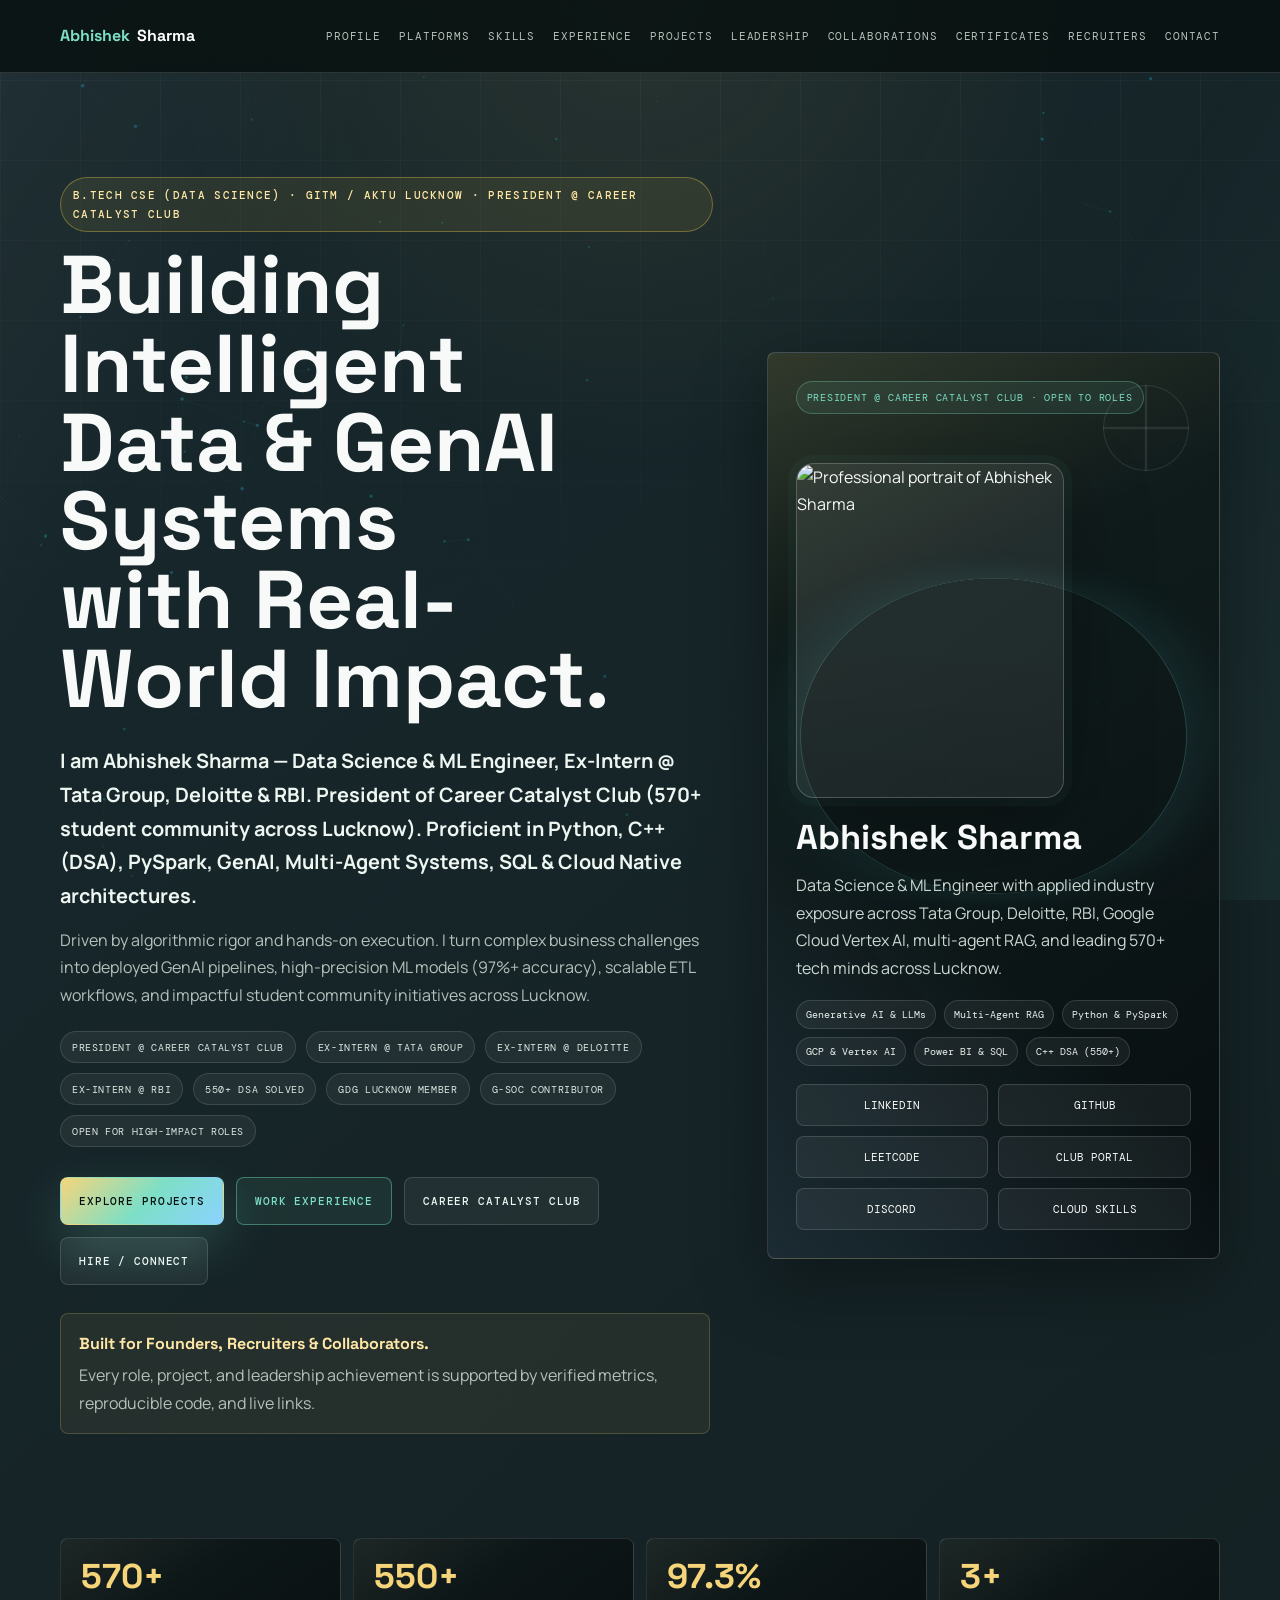
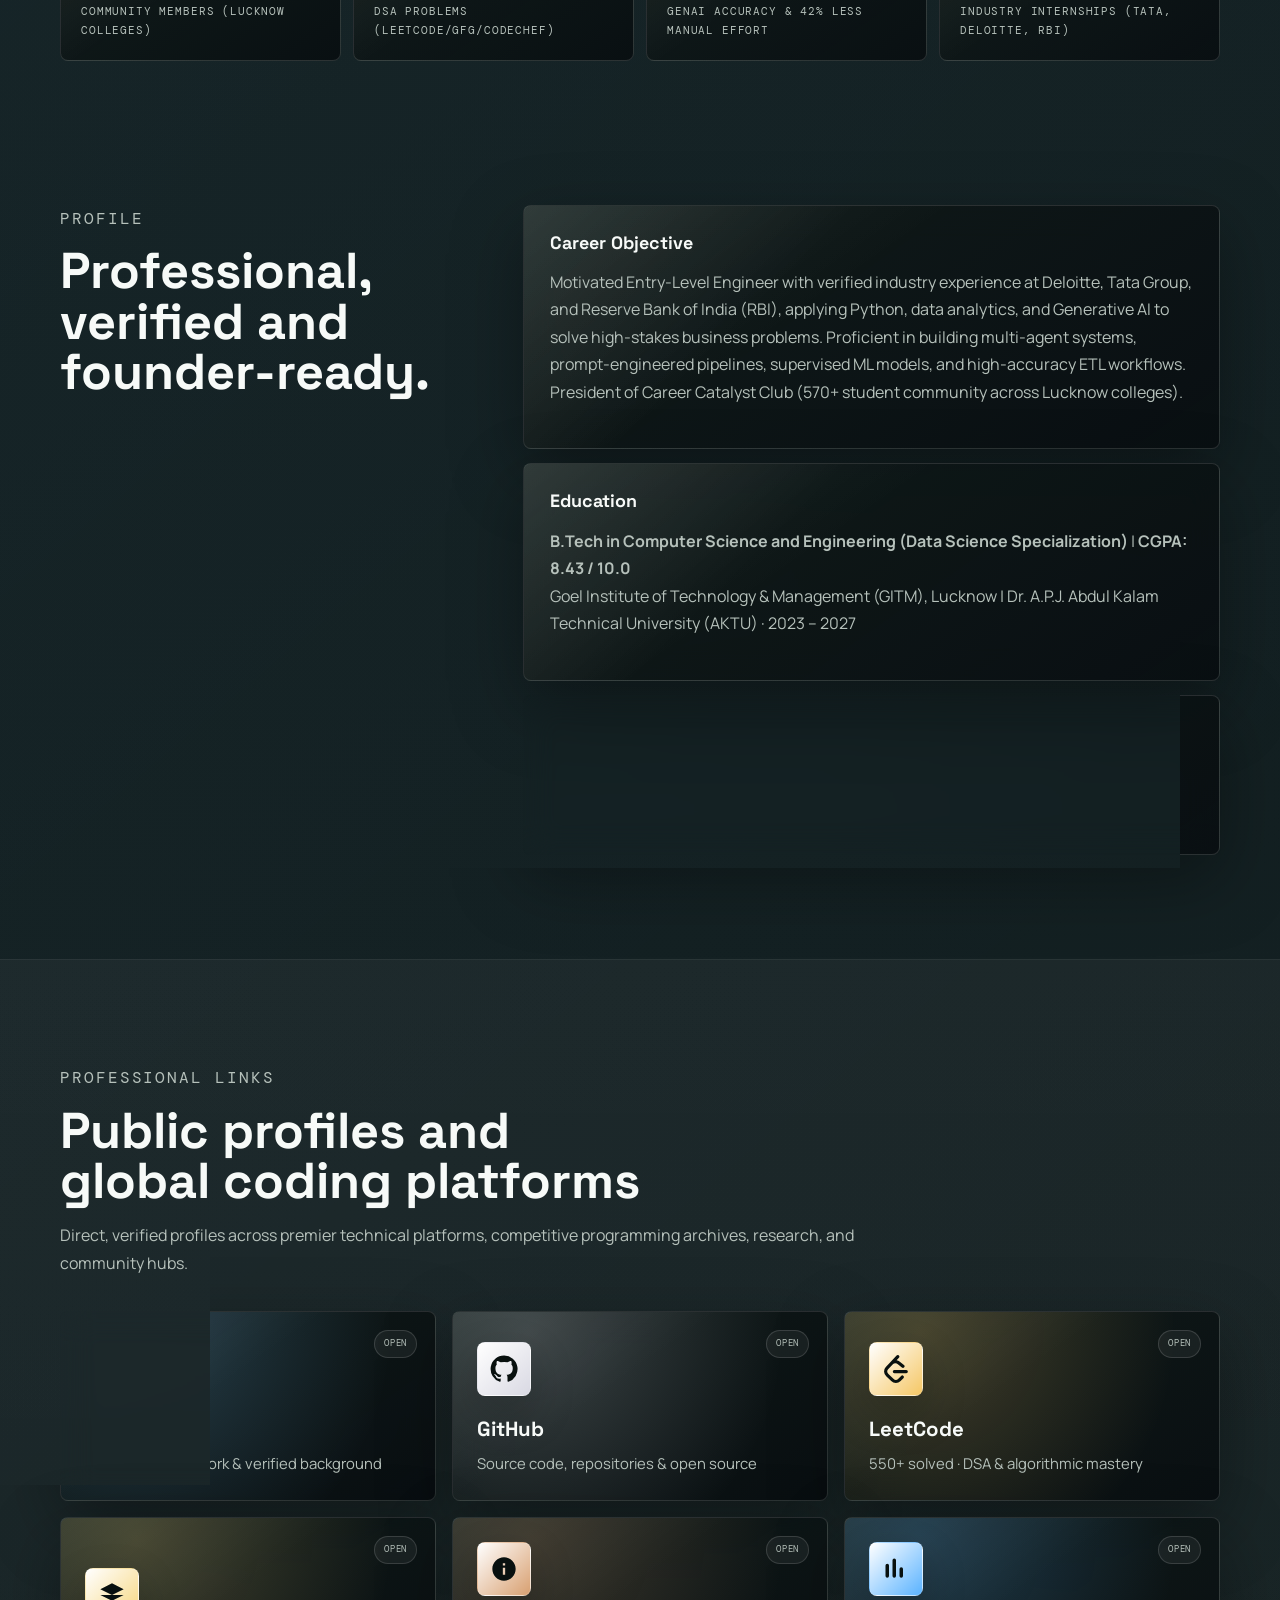
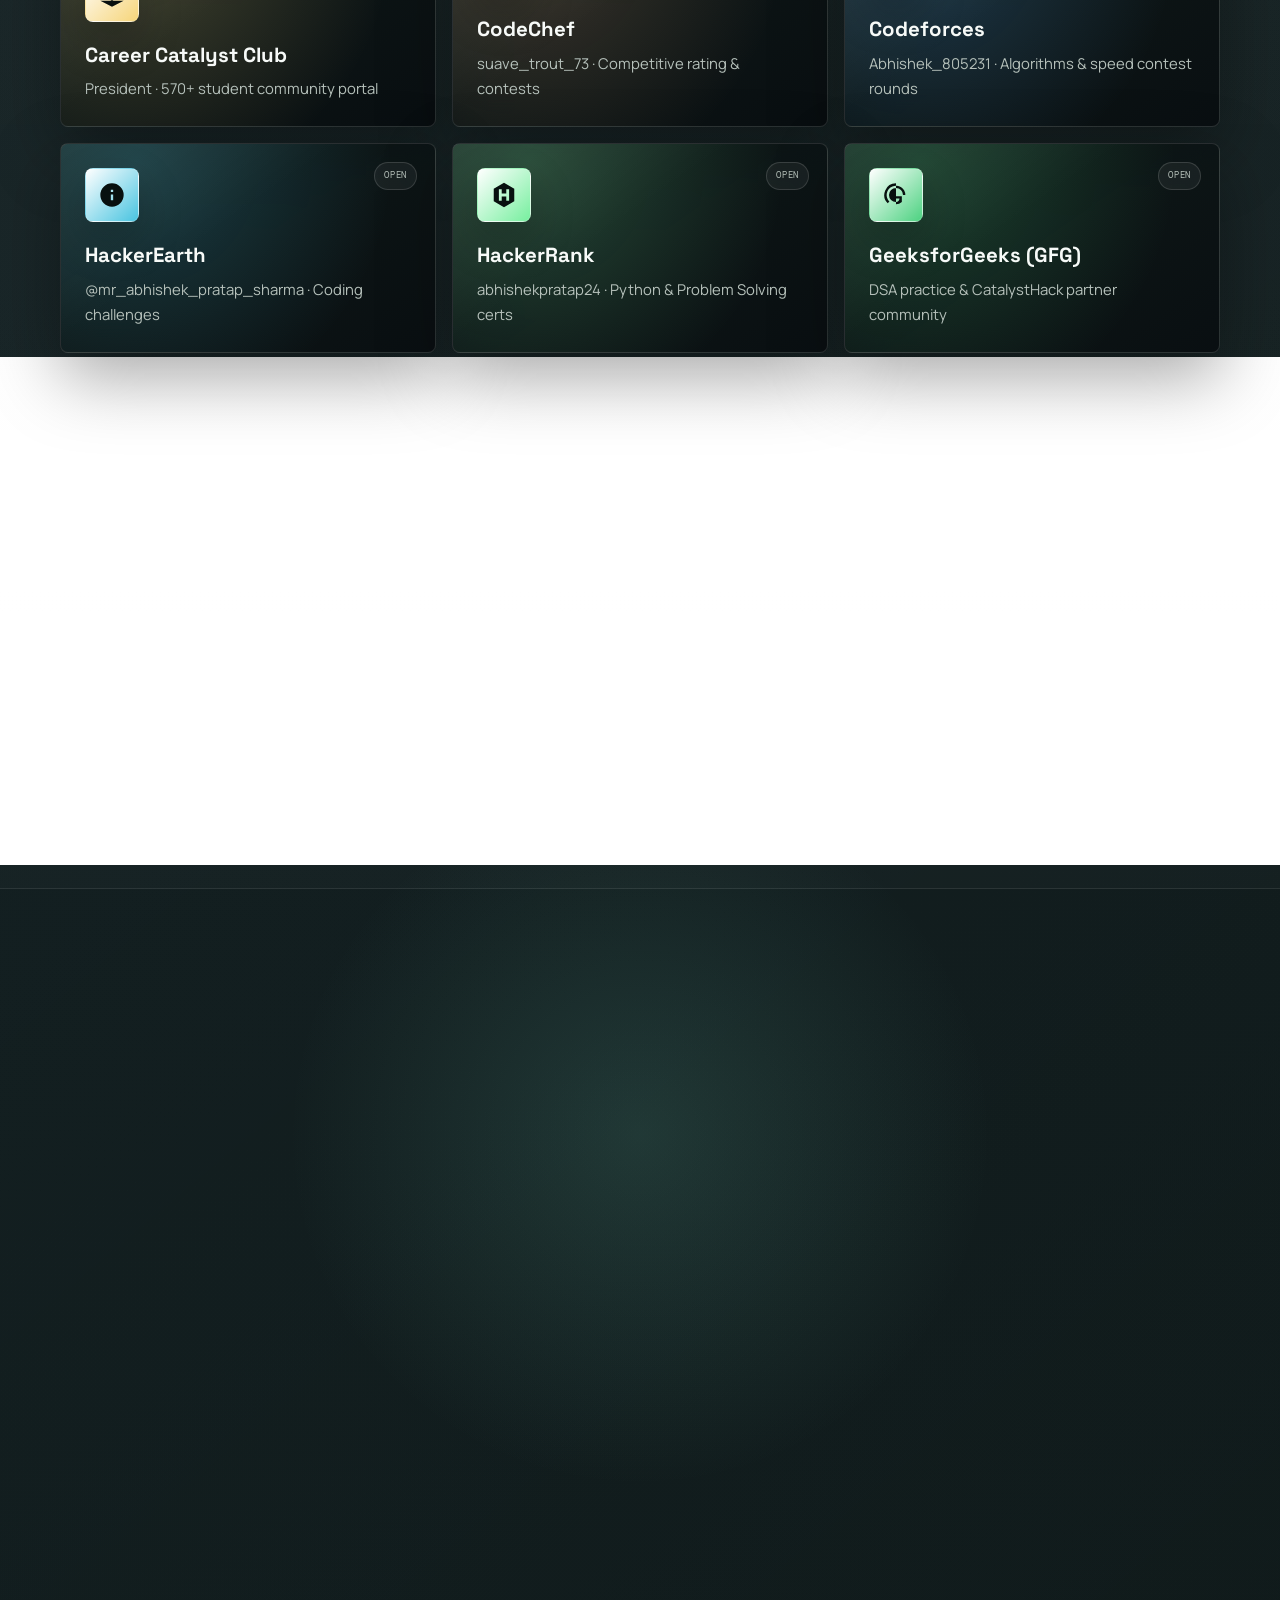
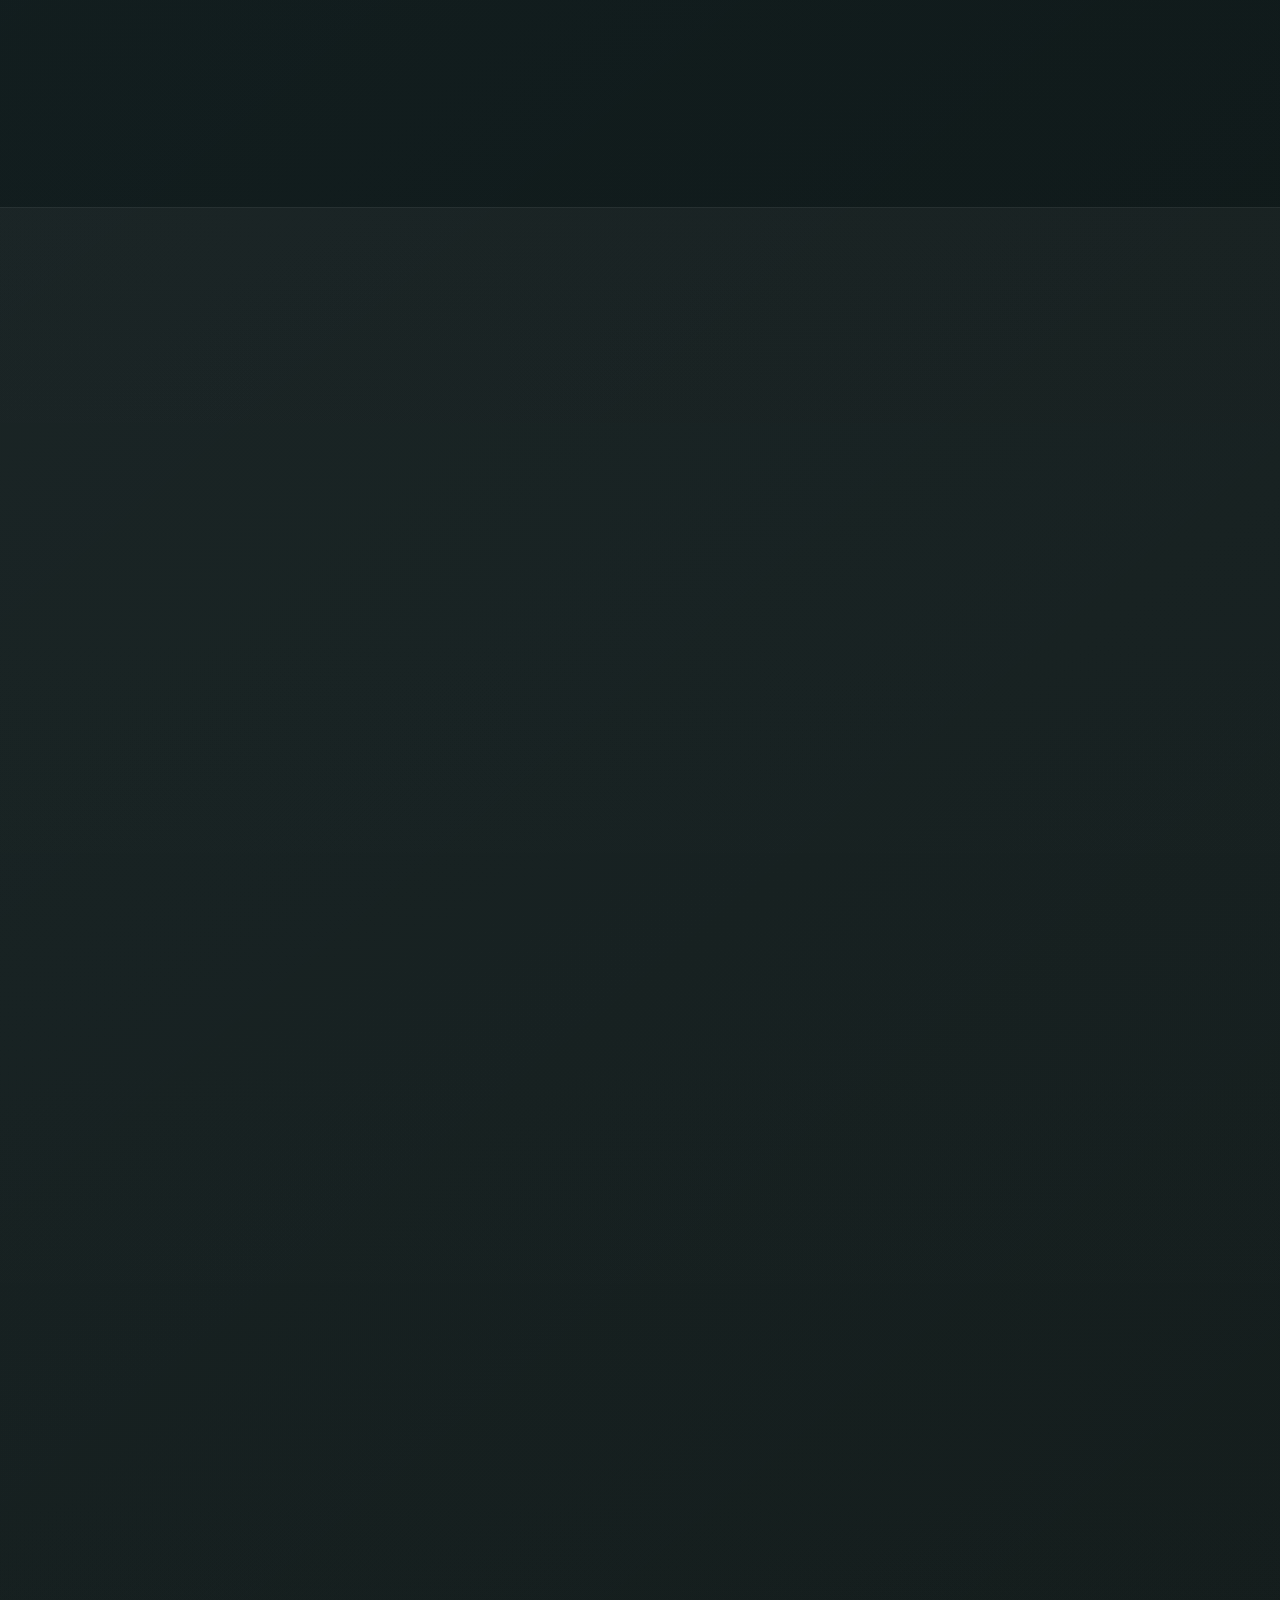
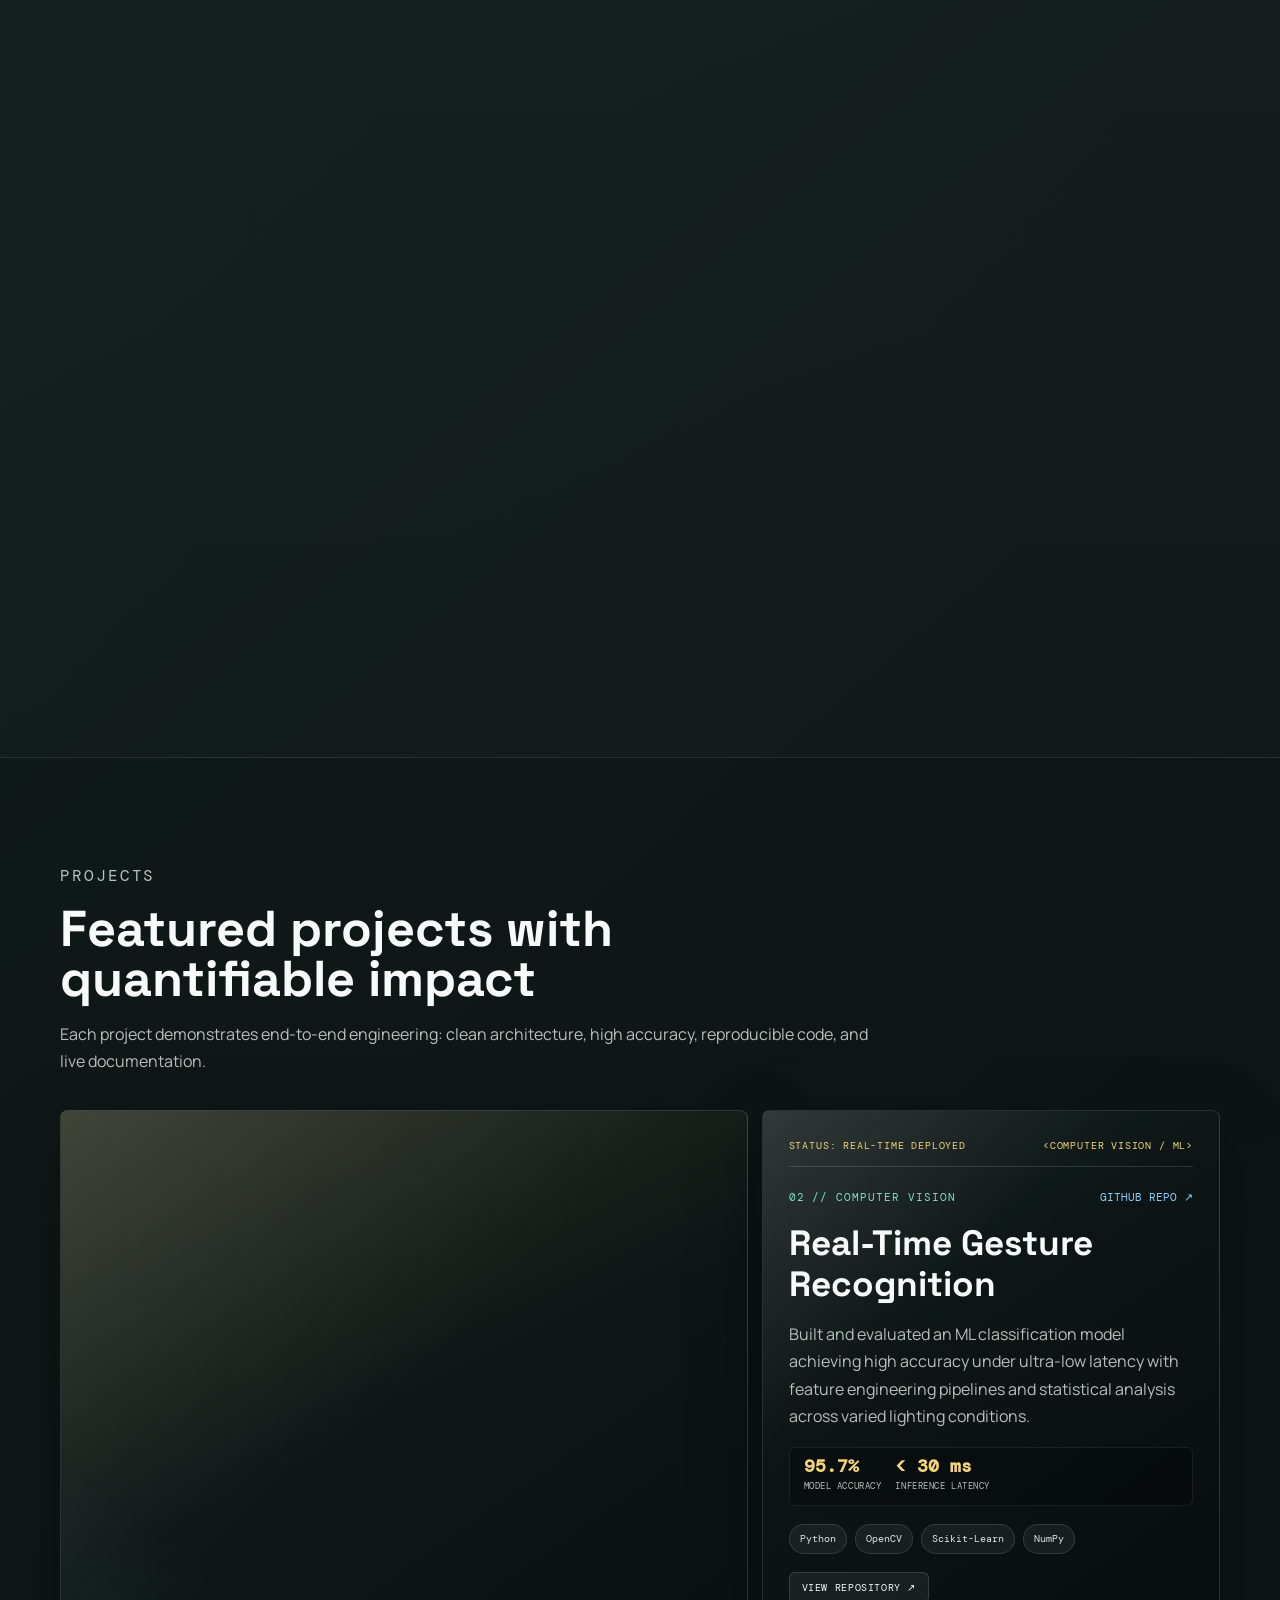
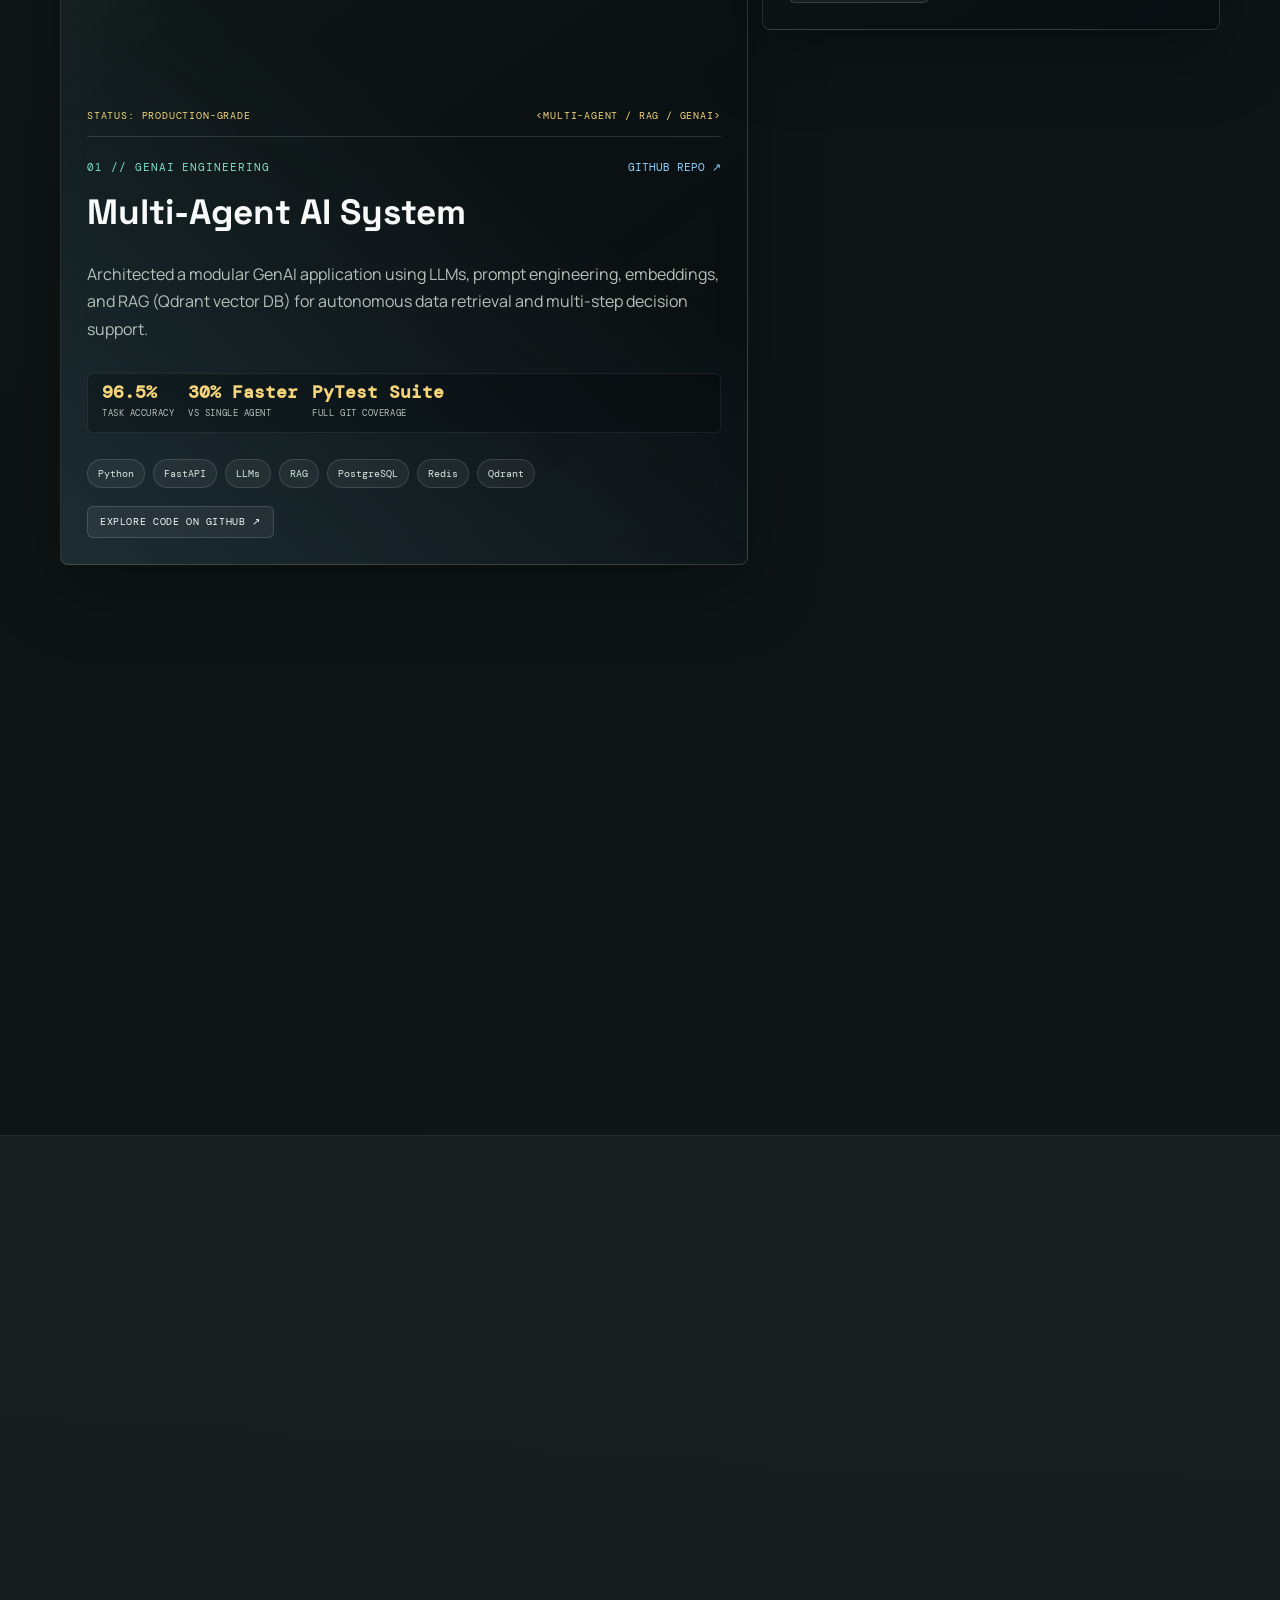
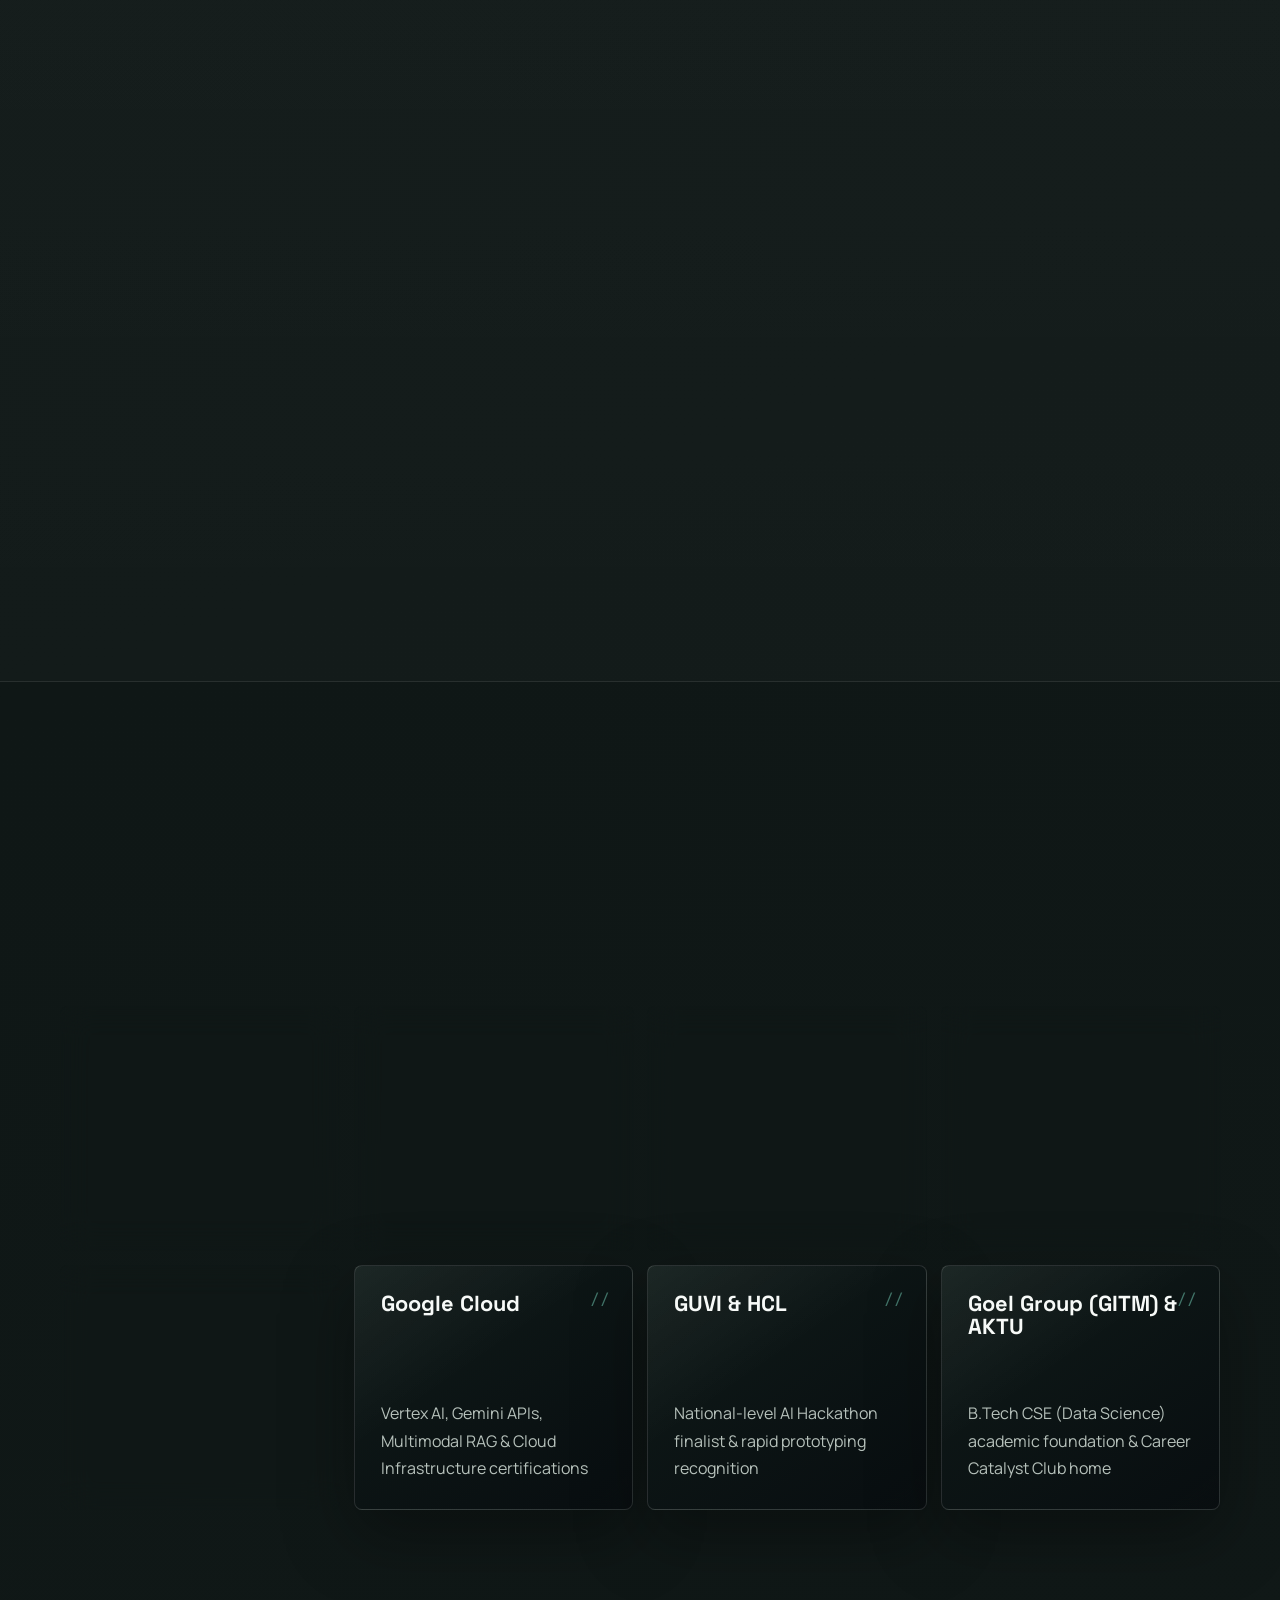
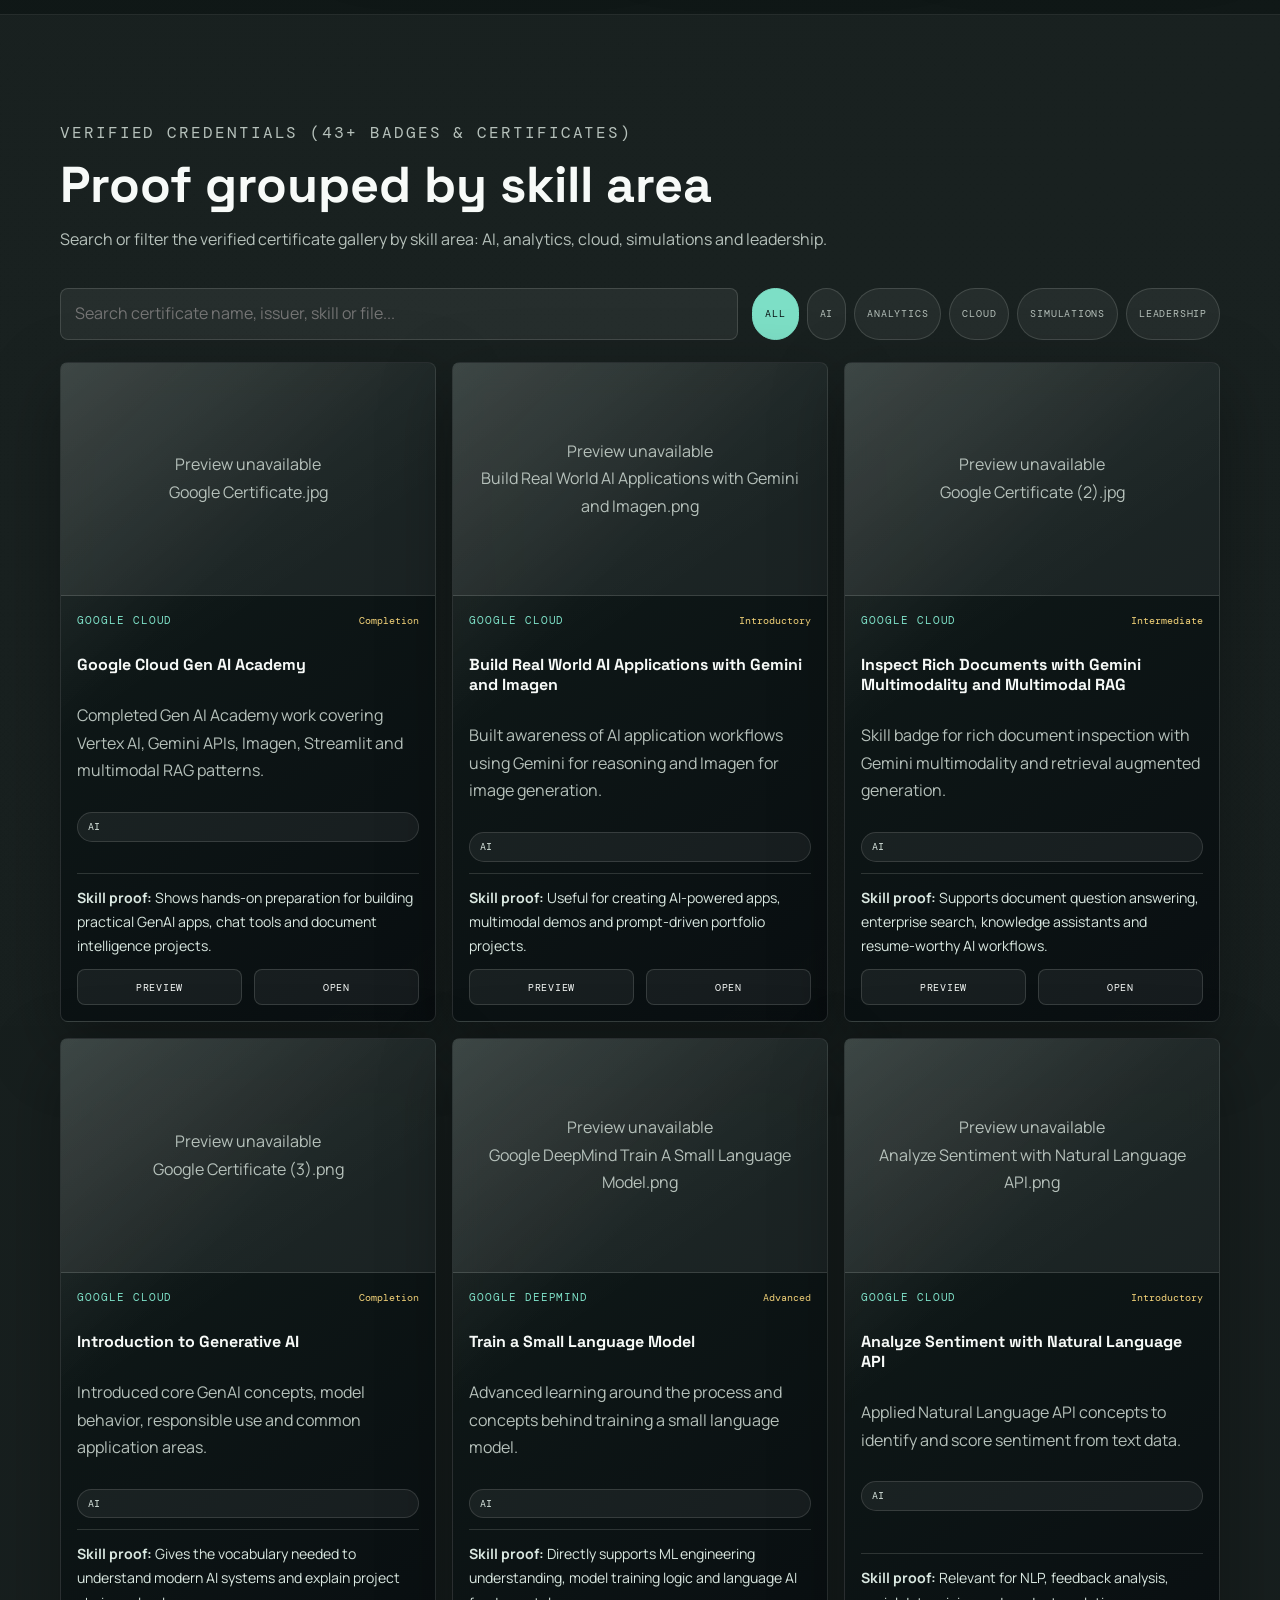
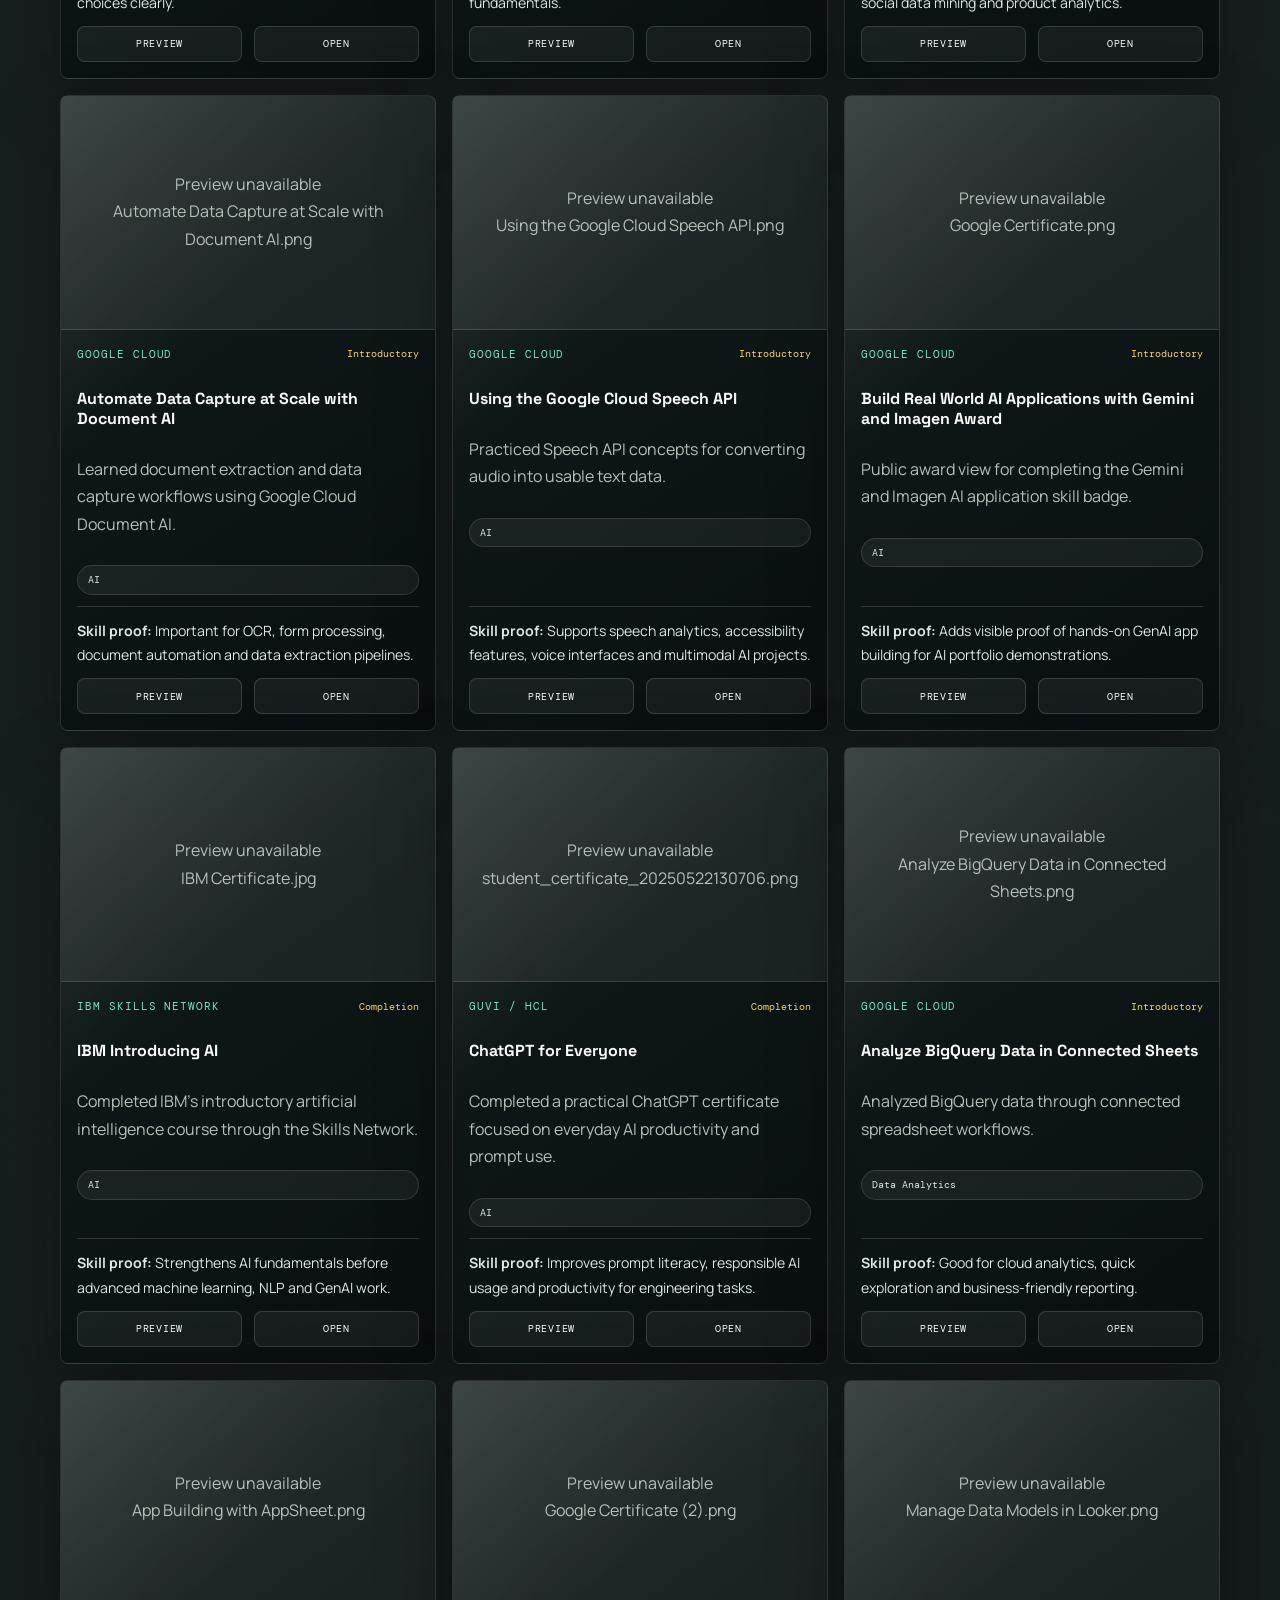
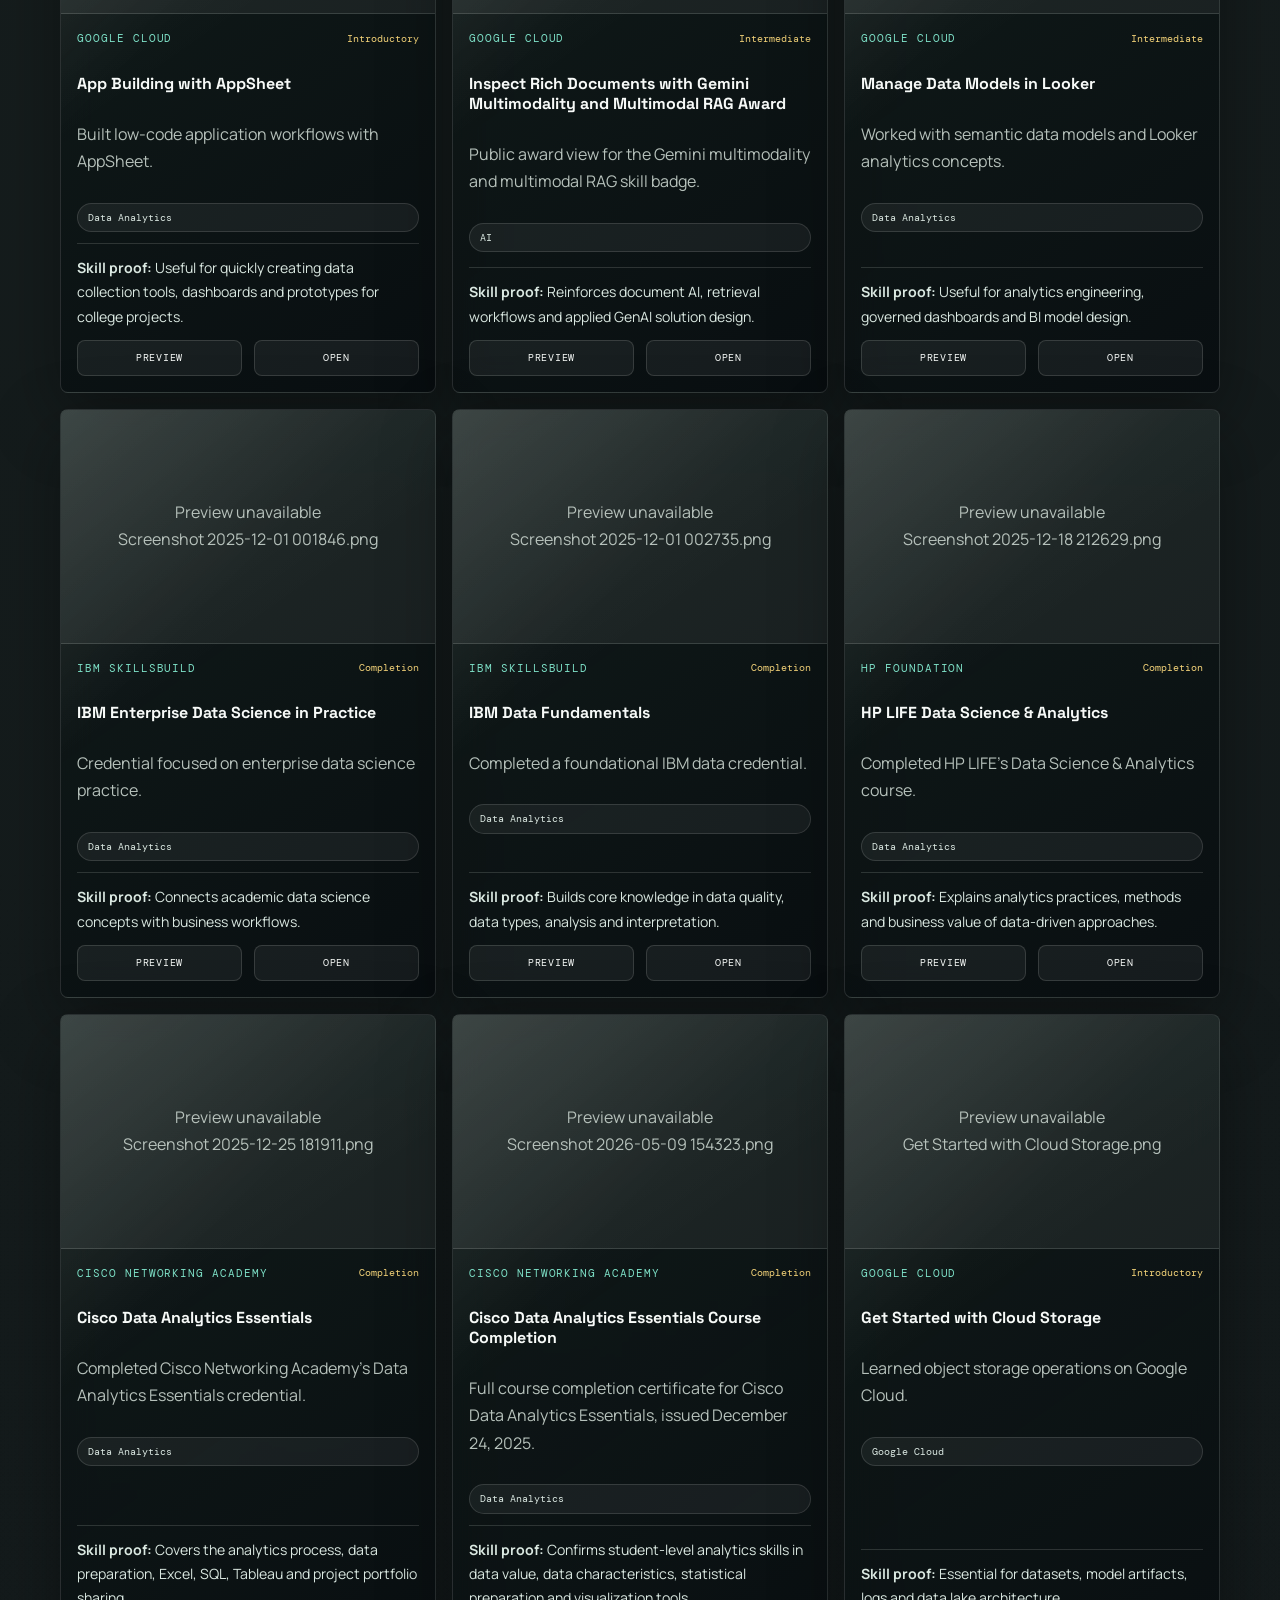
==== abhishek_portfolio.html @ fb20a8c6 "feat: update portfolio profile copy, leadership titles, and professional metrics" ====
<!DOCTYPE html>
<html lang="en">
<head>
  <meta charset="UTF-8" />
  <meta name="viewport" content="width=device-width, initial-scale=1.0" />
  <title>Abhishek Sharma | President @ Career Catalyst Club | Data Science & GenAI Engineer</title>
  <meta name="description" content="Professional portfolio of Abhishek Sharma — President of Career Catalyst Club (Lucknow), Data Science & GenAI Engineer, Ex-Intern @ Tata Group, Deloitte & RBI. 550+ DSA, Vertex AI, Gemini API, PySpark, Multi-Agent RAG." />
  <link rel="preconnect" href="https://fonts.googleapis.com" />
  <link rel="preconnect" href="https://fonts.gstatic.com" crossorigin />
  <link href="https://fonts.googleapis.com/css2?family=DM+Mono:wght@300;400;500&family=Manrope:wght@400;500;600;700;800&family=Space+Grotesk:wght@500;600;700&display=swap" rel="stylesheet" />
  <link rel="stylesheet" href="styles.css" />
</head>
<body>
  <div class="scroll-progress" id="scrollProgress" aria-hidden="true"></div>
  <canvas id="spaceCanvas" aria-hidden="true"></canvas>

  <nav class="site-nav">
    <div class="container nav-inner">
      <a class="brand" href="#home" aria-label="Go to home"><span>Abhishek</span> Sharma</a>
      <button class="nav-toggle" type="button" aria-label="Open navigation" aria-expanded="false">Menu</button>
      <div class="nav-links" id="navLinks">
        <a href="#profile">Profile</a>
        <a href="#profiles">Platforms</a>
        <a href="#skills">Skills</a>
        <a href="#experience">Experience</a>
        <a href="#projects">Projects</a>
        <a href="#leadership">Leadership</a>
        <a href="#brands">Collaborations</a>
        <a href="#certificates">Certificates</a>
        <a href="#founders">Recruiters</a>
        <a href="#connect">Contact</a>
      </div>
    </div>
  </nav>

  <main>
    <header class="hero section-shell" id="home">
      <div class="container hero-grid">
        <section class="hero-copy reveal">
          <p class="eyebrow">B.Tech CSE (Data Science) · GITM / AKTU Lucknow · President @ Career Catalyst Club</p>
          <h1>Building Intelligent Data &amp; GenAI Systems with Real-World Impact.</h1>
          <p class="hero-title">I am Abhishek Sharma — Data Science &amp; ML Engineer, Ex-Intern @ Tata Group, Deloitte &amp; RBI. President of Career Catalyst Club (570+ student community across Lucknow). Proficient in Python, C++ (DSA), PySpark, GenAI, Multi-Agent Systems, SQL &amp; Cloud Native architectures.</p>
          <p class="hero-text">Driven by algorithmic rigor and hands-on execution. I turn complex business challenges into deployed GenAI pipelines, high-precision ML models (97%+ accuracy), scalable ETL workflows, and impactful student community initiatives across Lucknow.</p>
          <div class="hero-meta">
            <span>President @ Career Catalyst Club</span>
            <span>Ex-Intern @ Tata Group</span>
            <span>Ex-Intern @ Deloitte</span>
            <span>Ex-Intern @ RBI</span>
            <span>550+ DSA Solved</span>
            <span>GDG Lucknow Member</span>
            <span>G-SoC Contributor</span>
            <span>Open for High-Impact Roles</span>
          </div>
          <div class="hero-actions">
            <a class="btn primary" href="#projects">Explore Projects</a>
            <a class="btn secondary" href="#experience">Work Experience</a>
            <a class="btn ghost" href="https://careercatalystclub.in" target="_blank" rel="noopener">Career Catalyst Club</a>
            <a class="btn ghost" href="#connect">Hire / Connect</a>
          </div>
          <article class="easter-note" aria-label="Portfolio note">
            <strong>Built for Founders, Recruiters &amp; Collaborators.</strong>
            <span>Every role, project, and leadership achievement is supported by verified metrics, reproducible code, and live links.</span>
          </article>
        </section>

        <aside class="hero-panel reveal" aria-label="Resume snapshot">
          <div class="profile-card tilt-card">
            <div class="profile-status">President @ Career Catalyst Club · Open to Roles</div>
            <figure class="profile-photo">
              <img src="assets/abhishek-profile.jpeg" alt="Professional portrait of Abhishek Sharma" />
            </figure>
            <h2>Abhishek Sharma</h2>
            <p>Data Science &amp; ML Engineer with applied industry exposure across Tata Group, Deloitte, RBI, Google Cloud Vertex AI, multi-agent RAG, and leading 570+ tech minds across Lucknow.</p>
            <div class="profile-focus">
              <span>Generative AI &amp; LLMs</span>
              <span>Multi-Agent RAG</span>
              <span>Python &amp; PySpark</span>
              <span>GCP &amp; Vertex AI</span>
              <span>Power BI &amp; SQL</span>
              <span>C++ DSA (550+)</span>
            </div>
            <div class="quick-links">
              <a href="https://www.linkedin.com/in/abhishek-sharma-334947349/" target="_blank" rel="noopener">LinkedIn</a>
              <a href="https://github.com/ABHIISHEK81" target="_blank" rel="noopener">GitHub</a>
              <a href="https://leetcode.com/u/mr_abhishek8/" target="_blank" rel="noopener">LeetCode</a>
              <a href="https://careercatalystclub.in" target="_blank" rel="noopener">Club Portal</a>
              <a href="https://discord.gg/sW6UUbvJm" target="_blank" rel="noopener">Discord</a>
              <a href="https://www.cloudskillsboost.google/public_profiles/0a7dea74-d149-49b5-9052-beda600ca36d" target="_blank" rel="noopener">Cloud Skills</a>
            </div>
          </div>
        </aside>
      </div>
    </header>

    <section class="proof-strip">
      <div class="container proof-grid reveal">
        <article>
          <strong>570+</strong>
          <span>Community Members (Lucknow Colleges)</span>
        </article>
        <article>
          <strong>550+</strong>
          <span>DSA Problems (LeetCode/GFG/CodeChef)</span>
        </article>
        <article>
          <strong>97.3%</strong>
          <span>GenAI Accuracy &amp; 42% Less Manual Effort</span>
        </article>
        <article>
          <strong>3+</strong>
          <span>Industry Internships (Tata, Deloitte, RBI)</span>
        </article>
      </div>
    </section>

    <section class="section-shell" id="profile">
      <div class="container two-column">
        <div class="section-head reveal">
          <p class="section-kicker">Profile</p>
          <h2>Professional, verified and founder-ready.</h2>
        </div>
        <div class="content-stack">
          <article class="surface-card reveal">
            <h3>Career Objective</h3>
            <p>Motivated Entry-Level Engineer with verified industry experience at Deloitte, Tata Group, and Reserve Bank of India (RBI), applying Python, data analytics, and Generative AI to solve high-stakes business problems. Proficient in building multi-agent systems, prompt-engineered pipelines, supervised ML models, and high-accuracy ETL workflows. President of Career Catalyst Club (570+ student community across Lucknow colleges).</p>
          </article>
          <article class="surface-card reveal">
            <h3>Education</h3>
            <p><strong>B.Tech in Computer Science and Engineering (Data Science Specialization)</strong> | <strong>CGPA: 8.43 / 10.0</strong><br />Goel Institute of Technology &amp; Management (GITM), Lucknow | Dr. A.P.J. Abdul Kalam Technical University (AKTU) · 2023 – 2027</p>
          </article>
          <article class="surface-card reveal">
            <h3>Best Fit Roles</h3>
            <div class="chip-row">
              <span>GenAI &amp; LLM Engineer</span>
              <span>Machine Learning Engineer</span>
              <span>Data Analytics Specialist</span>
              <span>PySpark / Data Engineer</span>
              <span>Software Development Engineer (Python / C++)</span>
            </div>
          </article>
        </div>
      </div>
    </section>

    <section class="section-shell section-alt" id="profiles">
      <div class="container">
        <div class="section-head compact reveal">
          <p class="section-kicker">Professional Links</p>
          <h2>Public profiles and global coding platforms</h2>
          <p>Direct, verified profiles across premier technical platforms, competitive programming archives, research, and community hubs.</p>
        </div>

        <div class="profile-link-grid">
          <a class="profile-link-card linkedin reveal" href="https://www.linkedin.com/in/abhishek-sharma-334947349/" target="_blank" rel="noopener" aria-label="Open LinkedIn profile">
            <span class="profile-icon" aria-hidden="true"><svg viewBox="0 0 24 24"><path d="M20.45 20.45h-3.55v-5.57c0-1.33-.03-3.04-1.85-3.04-1.85 0-2.14 1.45-2.14 2.94v5.67H9.35V9h3.41v1.56h.05c.48-.9 1.64-1.85 3.37-1.85 3.6 0 4.27 2.37 4.27 5.46v6.28zM5.34 7.43a2.06 2.06 0 1 1 0-4.13 2.06 2.06 0 0 1 0 4.13zM7.12 20.45H3.56V9h3.56v11.45z"/></svg></span>
            <strong>LinkedIn</strong>
            <span>Professional network &amp; verified background</span>
          </a>
          <a class="profile-link-card github reveal" href="https://github.com/ABHIISHEK81" target="_blank" rel="noopener" aria-label="Open GitHub profile">
            <span class="profile-icon" aria-hidden="true"><svg viewBox="0 0 24 24"><path d="M12 .5A11.5 11.5 0 0 0 8.36 22.9c.58.11.79-.25.79-.56v-2.14c-3.22.7-3.9-1.37-3.9-1.37-.53-1.35-1.29-1.71-1.29-1.71-1.05-.72.08-.7.08-.7 1.17.08 1.79 1.2 1.79 1.2 1.03 1.77 2.7 1.26 3.36.96.1-.75.4-1.26.73-1.55-2.57-.29-5.27-1.28-5.27-5.72 0-1.26.45-2.3 1.2-3.11-.12-.29-.52-1.47.11-3.07 0 0 .98-.31 3.2 1.19a11.05 11.05 0 0 1 5.83 0c2.22-1.5 3.2-1.19 3.2-1.19.63 1.6.23 2.78.11 3.07.75.81 1.2 1.85 1.2 3.11 0 4.45-2.71 5.43-5.29 5.71.42.36.79 1.07.79 2.16v3.16c0 .31.21.68.8.56A11.5 11.5 0 0 0 12 .5z"/></svg></span>
            <strong>GitHub</strong>
            <span>Source code, repositories &amp; open source</span>
          </a>
          <a class="profile-link-card leetcode reveal" href="https://leetcode.com/u/mr_abhishek8/" target="_blank" rel="noopener" aria-label="Open LeetCode profile">
            <span class="profile-icon" aria-hidden="true"><svg viewBox="0 0 24 24"><path d="M13.48 0c-.36 0-.7.15-.96.44L7.12 6.23l-3.86 4.12a5.45 5.45 0 0 0 .35 7.82l4.28 4.19c2.25 2.17 5.85 2.13 8.06-.07l2.4-2.39a1.38 1.38 0 0 0-1.95-1.96L14 20.33a3.02 3.02 0 0 1-4.21.04l-4.28-4.19a2.94 2.94 0 0 1-.26-3.95L9.13 8.11c1.06-1.13 3.2-1.27 4.43-.28l3.5 2.83a1.38 1.38 0 1 0 1.73-2.15l-3.5-2.83a5.78 5.78 0 0 0-2.77-1.2l2.01-2.16A1.38 1.38 0 0 0 13.48 0zm-2.86 12.82a1.38 1.38 0 0 0 0 2.76h10.17a1.38 1.38 0 0 0 0-2.76H10.62z"/></svg></span>
            <strong>LeetCode</strong>
            <span>550+ solved · DSA &amp; algorithmic mastery</span>
          </a>
          <a class="profile-link-card catalyst reveal" href="https://careercatalystclub.in" target="_blank" rel="noopener" aria-label="Open Career Catalyst Club website">
            <span class="profile-icon" aria-hidden="true"><svg viewBox="0 0 24 24"><path d="M12 2L2 7l10 5 10-5-10-5zM2 17l10 5 10-5M2 12l10 5 10-5"/></svg></span>
            <strong>Career Catalyst Club</strong>
            <span>President · 570+ student community portal</span>
          </a>
          <a class="profile-link-card codechef reveal" href="https://www.codechef.com/users/suave_trout_73" target="_blank" rel="noopener" aria-label="Open CodeChef profile">
            <span class="profile-icon" aria-hidden="true"><svg viewBox="0 0 24 24"><path d="M12 2C6.48 2 2 6.48 2 12s4.48 10 10 10 10-4.48 10-10S17.52 2 12 2zm1 15h-2v-6h2v6zm0-8h-2V7h2v2z"/></svg></span>
            <strong>CodeChef</strong>
            <span>suave_trout_73 · Competitive rating &amp; contests</span>
          </a>
          <a class="profile-link-card codeforces reveal" href="https://codeforces.com/profile/Abhishek_805231" target="_blank" rel="noopener" aria-label="Open Codeforces profile">
            <span class="profile-icon" aria-hidden="true"><svg viewBox="0 0 24 24"><path d="M4.5 7.5A1.5 1.5 0 0 1 6 9v9a1.5 1.5 0 0 1-3 0V9a1.5 1.5 0 0 1 1.5-1.5zm6-4.5A1.5 1.5 0 0 1 12 4.5v13.5a1.5 1.5 0 0 1-3 0V4.5A1.5 1.5 0 0 1 10.5 3zm6 7.5a1.5 1.5 0 0 1 1.5 1.5v6a1.5 1.5 0 0 1-3 0v-6a1.5 1.5 0 0 1 1.5-1.5z"/></svg></span>
            <strong>Codeforces</strong>
            <span>Abhishek_805231 · Algorithms &amp; speed contest rounds</span>
          </a>
          <a class="profile-link-card hackerearth reveal" href="https://hackerearth.com/@mr_abhishek_pratap_sharma/" target="_blank" rel="noopener" aria-label="Open HackerEarth profile">
            <span class="profile-icon" aria-hidden="true"><svg viewBox="0 0 24 24"><path d="M12 2a10 10 0 1 0 10 10A10 10 0 0 0 12 2zm1 14.5h-2v-5h2zm0-7h-2V7.5h2z"/></svg></span>
            <strong>HackerEarth</strong>
            <span>@mr_abhishek_pratap_sharma · Coding challenges</span>
          </a>
          <a class="profile-link-card hackerrank reveal" href="https://www.hackerrank.com/profile/abhishekpratap24" target="_blank" rel="noopener" aria-label="Open HackerRank profile">
            <span class="profile-icon" aria-hidden="true"><svg viewBox="0 0 24 24"><path d="M12 1.6 3.2 6.68v10.64L12 22.4l8.8-5.08V6.68L12 1.6zm4.38 15.28h-2.42v-3.65h-3.92v3.65H7.62V7.12h2.42v3.55h3.92V7.12h2.42v9.76z"/></svg></span>
            <strong>HackerRank</strong>
            <span>abhishekpratap24 · Python &amp; Problem Solving certs</span>
          </a>
          <a class="profile-link-card gfg reveal" href="https://www.geeksforgeeks.org/" target="_blank" rel="noopener" aria-label="Open GeeksforGeeks profile">
            <span class="profile-icon" aria-hidden="true"><svg viewBox="0 0 24 24"><path d="M12 2a10 10 0 0 0-7.07 17.07l1.41-1.41A8 8 0 1 1 20 12h-2a6 6 0 1 0-6 6c1.66 0 3-1.34 3-3h-3v-2h5v5a8 8 0 0 1-5 2z"/></svg></span>
            <strong>GeeksforGeeks (GFG)</strong>
            <span>DSA practice &amp; CatalystHack partner community</span>
          </a>
          <a class="profile-link-card cloud reveal" href="https://www.cloudskillsboost.google/public_profiles/0a7dea74-d149-49b5-9052-beda600ca36d" target="_blank" rel="noopener" aria-label="Open Google Cloud Skills Boost profile">
            <span class="profile-icon" aria-hidden="true"><svg viewBox="0 0 24 24"><path d="M15.2 7.1a5.6 5.6 0 0 0-10.55 1.7A4.85 4.85 0 0 0 5.35 18.5h9.85a5.7 5.7 0 0 0 0-11.4zm0 9.1H5.35a2.55 2.55 0 0 1-.26-5.09l1.44-.15.28-1.42a3.3 3.3 0 0 1 6.36-.62l.47 1.23 1.29-.28a3.4 3.4 0 0 1 .27 6.32z"/></svg></span>
            <strong>Cloud Skills Boost</strong>
            <span>Google Cloud, Vertex AI, Gemini &amp; RAG badges</span>
          </a>
          <a class="profile-link-card discord reveal" href="https://discord.gg/sW6UUbvJm" target="_blank" rel="noopener" aria-label="Join Discord community">
            <span class="profile-icon" aria-hidden="true"><svg viewBox="0 0 24 24"><path d="M20.317 4.37a19.791 19.791 0 0 0-4.885-1.515.074.074 0 0 0-.079.037c-.21.375-.444.864-.608 1.25a18.27 18.27 0 0 0-5.487 0 12.64 12.64 0 0 0-.617-1.25.077.077 0 0 0-.079-.037A19.736 19.736 0 0 0 3.677 4.37a.07.07 0 0 0-.032.027C.533 9.046-.32 13.58.099 18.057a.082.082 0 0 0 .031.057 19.9 19.9 0 0 0 5.993 3.03.078.078 0 0 0 .084-.028c.462-.63.874-1.295 1.226-1.994.021-.041.001-.09-.041-.106a13.107 13.107 0 0 1-1.872-.892.077.077 0 0 1-.008-.128 10.2 10.2 0 0 0 .372-.292.074.074 0 0 1 .077-.01c3.929 1.793 8.18 1.793 12.061 0a.074.074 0 0 1 .078.01c.12.098.246.198.373.292a.077.077 0 0 1-.006.127 12.299 12.299 0 0 1-1.873.894.077.077 0 0 0-.041.107c.36.698.772 1.362 1.225 1.993a.076.076 0 0 0 .084.028 19.839 19.839 0 0 0 6.002-3.03.077.077 0 0 0 .032-.054c.5-5.177-.838-9.674-3.549-13.66a.061.061 0 0 0-.031-.028zM8.02 15.33c-1.183 0-2.157-1.085-2.157-2.419 0-1.333.956-2.419 2.157-2.419 1.21 0 2.176 1.096 2.157 2.42 0 1.333-.956 2.418-2.157 2.418zm7.975 0c-1.183 0-2.157-1.085-2.157-2.419 0-1.333.955-2.419 2.157-2.419 1.21 0 2.176 1.096 2.157 2.42 0 1.333-.946 2.418-2.157 2.418z"/></svg></span>
            <strong>Discord Community</strong>
            <span>Developer discussions &amp; peer tech collaboration</span>
          </a>
          <a class="profile-link-card x-profile reveal" href="https://x.com/Abhishek8052314" target="_blank" rel="noopener" aria-label="Open X profile">
            <span class="profile-icon" aria-hidden="true"><svg viewBox="0 0 24 24"><path d="M18.9 2.25h3.32l-7.25 8.29 8.53 11.21h-6.69l-5.23-6.83-5.99 6.83H2.27l7.76-8.86L1.85 2.25h6.86l4.73 6.22 5.46-6.22zm-1.16 17.53h1.84L7.7 4.12H5.72l12.02 15.66z"/></svg></span>
            <strong>X (Twitter)</strong>
            <span>@Abhishek8052314 · Public tech insights</span>
          </a>
          <a class="profile-link-card scholar reveal" href="https://scholar.google.com/" target="_blank" rel="noopener" aria-label="Open Google Scholar">
            <span class="profile-icon" aria-hidden="true"><svg viewBox="0 0 24 24"><path d="M12 24a7 7 0 1 1 0-14 7 7 0 0 1 0 14zm0-24L0 9.5l4 3.18v6.82h3v-4.43l5 3.98 12-9.55z"/></svg></span>
            <strong>Google Scholar</strong>
            <span>Academic research &amp; applied AI publications</span>
          </a>
        </div>
      </div>
    </section>

    <section class="section-shell" id="skills">
      <div class="container">
        <div class="section-head compact reveal">
          <p class="section-kicker">Skills</p>
          <h2>Technical strengths &amp; core competencies</h2>
          <p>Curated around engineering execution: from multi-agent GenAI architectures and machine learning to cloud ETL pipelines, analytics, and algorithmic problem solving.</p>
        </div>
        <div class="skill-grid">
          <article class="skill-card reveal">
            <span>01</span>
            <h3>Generative AI &amp; LLMs</h3>
            <p>LLMs, Prompt Engineering, Gemini API (GCP), Vertex AI, Embeddings, Multi-Agent Systems, Retrieval-Augmented Generation (RAG), Qdrant Vector DB, Streamlit.</p>
            <div class="mini-tags">
              <span>Gemini API</span>
              <span>Vertex AI</span>
              <span>Multi-Agent RAG</span>
              <span>Prompt Eng</span>
            </div>
          </article>
          <article class="skill-card reveal">
            <span>02</span>
            <h3>Machine Learning &amp; Modeling</h3>
            <p>Scikit-Learn, PyTorch, MLflow, Supervised Classification &amp; Regression, Time-Series Analysis, Feature Engineering, NLP, OpenCV (97%+ accuracy across projects).</p>
            <div class="mini-tags">
              <span>Scikit-Learn</span>
              <span>PyTorch</span>
              <span>OpenCV</span>
              <span>Feature Eng</span>
            </div>
          </article>
          <article class="skill-card reveal">
            <span>03</span>
            <h3>Data Analytics &amp; Engineering</h3>
            <p>Python (NumPy, Pandas, Matplotlib, Seaborn — Advanced), SQL (Advanced), PySpark, EDA, Data Cleaning &amp; Validation, A/B Testing, ETL Pipelines, Data Wrangling, Quality Standards.</p>
            <div class="mini-tags">
              <span>Advanced SQL</span>
              <span>PySpark</span>
              <span>Pandas/NumPy</span>
              <span>ETL Automation</span>
            </div>
          </article>
          <article class="skill-card reveal">
            <span>04</span>
            <h3>Cloud, MLOps &amp; Dashboards</h3>
            <p>Google Cloud Platform (GCP), Vertex AI, Docker, FastAPI, REST APIs, Git/GitHub, MySQL, PostgreSQL, Redis, Power BI, KPI Reporting, Jupyter.</p>
            <div class="mini-tags">
              <span>GCP &amp; Vertex AI</span>
              <span>Power BI</span>
              <span>FastAPI</span>
              <span>Docker &amp; Git</span>
            </div>
          </article>
        </div>
      </div>
    </section>

    <section class="section-shell section-alt" id="experience">
      <div class="container">
        <div class="section-head compact reveal">
          <p class="section-kicker">Experience</p>
          <h2>Verified industry experience &amp; leadership</h2>
          <p>Real-world delivery across corporate giants, institutional banking, technology leadership, and Lucknow's premier student developer ecosystem.</p>
        </div>
        <div class="timeline">
          <article class="timeline-card reveal">
            <span class="time">Jan 2025 – Present</span>
            <div>
              <h3>Career Catalyst Club | President <span class="timeline-badge">Leadership · Community</span></h3>
              <p><strong>Goel Institute of Technology &amp; Management (GITM), Lucknow</strong> · Operating on an innovative <strong>'Global-Local' model in Lucknow</strong>.</p>
              <ul class="timeline-details">
                <li>Lead a high-impact student organization uniting over <strong>570+ members</strong>—students from various colleges across Lucknow—into a single collaborative group.</li>
                <li>Spearheaded <strong>'CatalystHack'</strong>: Flagship hackathon organized and participated in by a large student body across the city, organized in strategic collaboration with <strong>Google Developer Groups (GDG Lucknow)</strong> and <strong>GeeksforGeeks (GFG)</strong>, featuring idea pitching, technical quizzes, and coding rounds.</li>
                <li>Conducted high-value webinars and workshops: both free online knowledge sessions and structured paid bootcamps on resume building, mock interviews, placement readiness, LinkedIn optimization, and emerging AI/Data technologies.</li>
                <li>Built corporate and alumni bridges to provide real-world internship pipelines and mentorship, directly accelerating peer placement readiness.</li>
              </ul>
              <div class="mini-tags">
                <span>President</span>
                <span>Community (570+)</span>
                <span>CatalystHack</span>
                <span>GDG Lucknow</span>
                <span>GeeksforGeeks</span>
                <span>Webinars &amp; Workshops</span>
                <span>Global-Local Model</span>
              </div>
              <a class="timeline-link" href="https://careercatalystclub.in" target="_blank" rel="noopener">Visit Club Website (careercatalystclub.in) ↗</a>
            </div>
          </article>

          <article class="timeline-card reveal">
            <span class="time">Aug 2025 – Oct 2025</span>
            <div>
              <h3>Tata Group · India | Generative AI-Powered Data Analytics Intern</h3>
              <ul class="timeline-details">
                <li>Developed Python-based GenAI applications integrating LLMs via <strong>Gemini API</strong> — engineered ETL data pipelines applying prompt engineering and embeddings, achieving <strong>97.3% data interpretation accuracy</strong> and reducing manual effort by <strong>42%</strong>.</li>
                <li>Built and evaluated end-to-end supervised ML classification models (regression, classification) on <strong>GCP Vertex AI — attained 94.8% accuracy</strong>, improving operational decision precision by <strong>28% over baseline rule-based systems</strong>.</li>
                <li>Created data visualizations and analytical dashboards communicating insights to cross-functional teams; documented all models, code, and findings clearly — drove <strong>31% operational efficiency improvement</strong>.</li>
              </ul>
              <div class="mini-tags">
                <span>Gemini API</span>
                <span>Vertex AI</span>
                <span>Supervised ML</span>
                <span>Prompt Engineering</span>
                <span>Embeddings</span>
                <span>ETL Pipelines</span>
                <span>97.3% Accuracy</span>
              </div>
            </div>
          </article>

          <article class="timeline-card reveal">
            <span class="time">Apr 2025 – Jun 2025</span>
            <div>
              <h3>Deloitte · India | Data Analytics Intern</h3>
              <ul class="timeline-details">
                <li>Collected, cleaned, and analysed structured business datasets using <strong>Python (Pandas, NumPy) and SQL</strong> — identified data inconsistencies, performed EDA, and built automated ETL pipelines achieving <strong>99.2% accuracy and 38% faster preprocessing</strong>.</li>
                <li>Built interactive <strong>Power BI dashboards</strong> and Seaborn/Matplotlib visualizations monitoring <strong>15+ KPIs</strong> — communicated analytical findings clearly to both technical and non-technical senior stakeholders, increasing report speed by <strong>45%</strong>.</li>
                <li>Delivered <strong>6 analytical reports</strong> with statistical models and data-driven recommendations, improving cross-team data alignment by <strong>26%</strong> and directly informing strategic business decisions.</li>
              </ul>
              <div class="mini-tags">
                <span>Power BI</span>
                <span>Python (Pandas/NumPy)</span>
                <span>SQL</span>
                <span>EDA</span>
                <span>KPI Reporting</span>
                <span>ETL Automation</span>
                <span>Statistical Modeling</span>
              </div>
            </div>
          </article>

          <article class="timeline-card reveal">
            <span class="time">Jan 2025 – Mar 2025</span>
            <div>
              <h3>Reserve Bank of India (RBI) &amp; Lucknow Tech Ecosystem | Data &amp; Technology Intern</h3>
              <ul class="timeline-details">
                <li>Cracked competitive technology and analytics opportunities with prestigious institutions including the <strong>Reserve Bank of India (RBI)</strong> and local enterprise tech firms in Lucknow.</li>
                <li>Applied rigorous data validation protocols, structured dataset classification, automated reporting templates, and compliance-aligned data audit checks.</li>
                <li>Engineered automated data reconciliation scripts, ensuring high reliability for institutional data workflows.</li>
              </ul>
              <div class="mini-tags">
                <span>Reserve Bank of India (RBI)</span>
                <span>Data Classification</span>
                <span>Compliance Analytics</span>
                <span>Enterprise Systems</span>
                <span>Lucknow Ecosystem</span>
              </div>
            </div>
          </article>

          <article class="timeline-card reveal">
            <span class="time">Jun 2025</span>
            <div>
              <h3>Electronic Arts (EA) | Software Engineering Virtual Intern</h3>
              <ul class="timeline-details">
                <li>Completed core engineering simulations including feature planning, object-oriented design, inventory optimization logic, and algorithmic bug fixing.</li>
              </ul>
              <div class="mini-tags">
                <span>Software Design</span>
                <span>Object-Oriented Design</span>
                <span>Debugging</span>
                <span>Data Structures</span>
              </div>
            </div>
          </article>
        </div>
      </div>
    </section>

    <section class="section-shell" id="projects">
      <div class="container">
        <div class="section-head compact reveal">
          <p class="section-kicker">Projects</p>
          <h2>Featured projects with quantifiable impact</h2>
          <p>Each project demonstrates end-to-end engineering: clean architecture, high accuracy, reproducible code, and live documentation.</p>
        </div>
        <div class="project-grid">
          <article class="project-card feature reveal">
            <div class="terminal-strip"><span>Status: Production-Grade</span><span>&lt;Multi-Agent / RAG / GenAI&gt;</span></div>
            <div class="project-top"><span>01 // GenAI Engineering</span><a href="https://github.com/ABHIISHEK81" target="_blank" rel="noopener">GitHub Repo ↗</a></div>
            <h3>Multi-Agent AI System</h3>
            <p>Architected a modular GenAI application using LLMs, prompt engineering, embeddings, and RAG (Qdrant vector DB) for autonomous data retrieval and multi-step decision support.</p>
            <div class="metric-strip">
              <div class="metric-item"><strong>96.5%</strong><span>Task Accuracy</span></div>
              <div class="metric-item"><strong>30% Faster</strong><span>vs Single Agent</span></div>
              <div class="metric-item"><strong>PyTest Suite</strong><span>Full Git Coverage</span></div>
            </div>
            <div class="chip-row">
              <span>Python</span>
              <span>FastAPI</span>
              <span>LLMs</span>
              <span>RAG</span>
              <span>PostgreSQL</span>
              <span>Redis</span>
              <span>Qdrant</span>
            </div>
            <div class="project-links">
              <a class="project-link-btn" href="https://github.com/ABHIISHEK81" target="_blank" rel="noopener">Explore Code on GitHub ↗</a>
            </div>
          </article>

          <article class="project-card reveal">
            <div class="terminal-strip"><span>Status: Real-Time Deployed</span><span>&lt;Computer Vision / ML&gt;</span></div>
            <div class="project-top"><span>02 // Computer Vision</span><a href="https://github.com/ABHIISHEK81" target="_blank" rel="noopener">GitHub Repo ↗</a></div>
            <h3>Real-Time Gesture Recognition</h3>
            <p>Built and evaluated an ML classification model achieving high accuracy under ultra-low latency with feature engineering pipelines and statistical analysis across varied lighting conditions.</p>
            <div class="metric-strip">
              <div class="metric-item"><strong>95.7%</strong><span>Model Accuracy</span></div>
              <div class="metric-item"><strong>&lt; 30 ms</strong><span>Inference Latency</span></div>
            </div>
            <div class="chip-row">
              <span>Python</span>
              <span>OpenCV</span>
              <span>Scikit-Learn</span>
              <span>NumPy</span>
            </div>
            <div class="project-links">
              <a class="project-link-btn" href="https://github.com/ABHIISHEK81" target="_blank" rel="noopener">View Repository ↗</a>
            </div>
          </article>

          <article class="project-card reveal">
            <div class="terminal-strip"><span>Status: Live Analytical Dashboard</span><span>&lt;Power BI / ETL&gt;</span></div>
            <div class="project-top"><span>03 // Data Analytics &amp; BI</span><a href="https://github.com/ABHIISHEK81" target="_blank" rel="noopener">GitHub Repo ↗</a></div>
            <h3>HR Analytics Dashboard &amp; ETL</h3>
            <p>Developed an interactive workforce analytics dashboard tracking strategic KPIs, backed by an automated Python ETL pipeline with stakeholder handover documentation.</p>
            <div class="metric-strip">
              <div class="metric-item"><strong>35%</strong><span>ETL Efficiency Gain</span></div>
              <div class="metric-item"><strong>15+</strong><span>Active Business KPIs</span></div>
            </div>
            <div class="chip-row">
              <span>Power BI</span>
              <span>SQL</span>
              <span>PostgreSQL</span>
              <span>Python ETL</span>
            </div>
            <div class="project-links">
              <a class="project-link-btn" href="https://github.com/ABHIISHEK81" target="_blank" rel="noopener">View Dashboard Code ↗</a>
            </div>
          </article>

          <article class="project-card reveal">
            <div class="terminal-strip"><span>Status: Hackathon Finalist Prototype</span><span>&lt;Vertex AI / Gemini&gt;</span></div>
            <div class="project-top"><span>04 // GenAI Product</span><a href="https://careercatalystclub.in" target="_blank" rel="noopener">Discuss ↗</a></div>
            <h3>Personalized Career &amp; Skills Advisor</h3>
            <p>GenAI recommendation engine for analyzing learner skill proficiencies against industry benchmarks and dynamically generating personalized skill roadmaps using Gemini API.</p>
            <div class="metric-strip">
              <div class="metric-item"><strong>Gemini API</strong><span>Integrated</span></div>
              <div class="metric-item"><strong>Dynamic</strong><span>Skill Roadmap</span></div>
            </div>
            <div class="chip-row">
              <span>Gemini API</span>
              <span>Vertex AI</span>
              <span>Streamlit</span>
              <span>Python</span>
            </div>
            <div class="project-links">
              <a class="project-link-btn" href="https://github.com/ABHIISHEK81" target="_blank" rel="noopener">View Project ↗</a>
            </div>
          </article>
        </div>
      </div>
    </section>

    <section class="section-shell section-alt" id="leadership">
      <div class="container">
        <div class="section-head compact reveal">
          <p class="section-kicker">Leadership</p>
          <h2>Events, communities &amp; technical mentorship</h2>
          <p>Proven ability to mobilize talent, organize regional hackathons, and foster tech learning.</p>
        </div>
        <div class="leadership-grid">
          <article class="lead-card reveal">
            <span>01</span>
            <h3>President — Career Catalyst Club</h3>
            <p>Leading a community of 570+ students across Lucknow colleges with a 'Global-Local' engagement model, bridging academia and industry.</p>
          </article>
          <article class="lead-card reveal">
            <span>02</span>
            <h3>CatalystHack Lead Organizer</h3>
            <p>Organized premier hackathon with massive turnout in collaboration with Google Developer Groups (GDG Lucknow) and GeeksforGeeks (GFG).</p>
          </article>
          <article class="lead-card reveal">
            <span>03</span>
            <h3>Google Developer Groups (GDG)</h3>
            <p>Active member of the GDG program in Lucknow, contributing to local developer meetups, workshops, and technical initiatives.</p>
          </article>
          <article class="lead-card reveal">
            <span>04</span>
            <h3>Google Summer of Code (G-SoC)</h3>
            <p>Participant in Google's open-source programs, collaborating on global developer repositories and high-standard codebases.</p>
          </article>
          <article class="lead-card reveal">
            <span>05</span>
            <h3>Innovation Ideathon 2026 Lead</h3>
            <p>Coordinated 33 competing teams and mentored 50+ students in Python, machine learning, and Generative AI fundamentals.</p>
          </article>
          <article class="lead-card reveal">
            <span>06</span>
            <h3>ECWoC 2026 Mentor</h3>
            <p>Selected as mentor for Elite Coders Winter of Code, providing open-source peer reviews, guidance, and community leadership.</p>
          </article>
          <article class="lead-card reveal">
            <span>07</span>
            <h3>National AI Hackathon Finalist</h3>
            <p>National-level finalist in AI hackathon organized by GUVI &amp; HCL, demonstrating rapid prototyping under competitive constraints.</p>
          </article>
          <article class="lead-card reveal">
            <span>08</span>
            <h3>Webinars &amp; Paid Tech Workshops</h3>
            <p>Conducted multiple free online webinars and paid masterclasses covering resume reviews, mock interviews, and AI skill training.</p>
          </article>
        </div>
      </div>
    </section>

    <section class="section-shell" id="brands">
      <div class="container">
        <div class="section-head compact reveal">
          <p class="section-kicker">Collaborations &amp; Ecosystems</p>
          <h2>Organizations, programs &amp; learning partners</h2>
          <p>Notable organizations, industry partners, and developer ecosystems that validate my technical journey.</p>
        </div>
        <div class="entity-grid">
          <article class="entity-card reveal">
            <strong>Google Developer Groups</strong>
            <span>Active member of GDG Lucknow &amp; CatalystHack collaboration partner</span>
          </article>
          <article class="entity-card reveal">
            <strong>GeeksforGeeks (GFG)</strong>
            <span>Official event collaborator for CatalystHack &amp; algorithmic coding partner</span>
          </article>
          <article class="entity-card reveal">
            <strong>Google (G-SoC)</strong>
            <span>Summer of Code participant &amp; open-source developer contributor</span>
          </article>
          <article class="entity-card reveal">
            <strong>Tata Group &amp; Deloitte</strong>
            <span>Verified industry internship experience in GenAI and data analytics</span>
          </article>
          <article class="entity-card reveal">
            <strong>Reserve Bank of India (RBI)</strong>
            <span>Institutional technology exposure, data validation &amp; compliance analytics</span>
          </article>
          <article class="entity-card reveal">
            <strong>Google Cloud</strong>
            <span>Vertex AI, Gemini APIs, Multimodal RAG &amp; Cloud Infrastructure certifications</span>
          </article>
          <article class="entity-card reveal">
            <strong>GUVI &amp; HCL</strong>
            <span>National-level AI Hackathon finalist &amp; rapid prototyping recognition</span>
          </article>
          <article class="entity-card reveal">
            <strong>Goel Group (GITM) &amp; AKTU</strong>
            <span>B.Tech CSE (Data Science) academic foundation &amp; Career Catalyst Club home</span>
          </article>
        </div>
      </div>
    </section>

    <section class="section-shell section-alt" id="certificates">
      <div class="container">
        <div class="section-head compact reveal">
          <p class="section-kicker">Verified Credentials (<span id="certificateCount">24</span>+ Badges &amp; Certificates)</p>
          <h2>Proof grouped by skill area</h2>
          <p>Search or filter the verified certificate gallery by skill area: AI, analytics, cloud, simulations and leadership.</p>
        </div>
        <div class="cert-controls reveal">
          <input id="certSearch" type="search" placeholder="Search certificate name, issuer, skill or file..." />
          <div class="filters" id="filters">
            <button class="filter active" type="button" data-filter="all">All</button>
            <button class="filter" type="button" data-filter="AI">AI</button>
            <button class="filter" type="button" data-filter="Data Analytics">Analytics</button>
            <button class="filter" type="button" data-filter="Google Cloud">Cloud</button>
            <button class="filter" type="button" data-filter="Simulation">Simulations</button>
            <button class="filter" type="button" data-filter="Leadership">Leadership</button>
          </div>
        </div>
        <div class="cert-grid" id="certGrid"></div>
      </div>
    </section>

    <section class="section-shell" id="founders">
      <div class="container">
        <div class="founder-box reveal">
          <div class="founder-header">
            <p class="section-kicker">Recruiter &amp; Founder Fast-Track</p>
            <h2>Why Founders &amp; Engineering Teams Hire Abhishek</h2>
            <p>A rare combination of algorithmic rigor, verified corporate delivery, and high-traction community leadership.</p>
          </div>
          <div class="founder-grid">
            <article class="founder-pillar">
              <span class="pillar-num">01 // PRODUCTION-READY AI</span>
              <h4>End-to-End GenAI &amp; Data Engineering</h4>
              <p>Direct experience building Gemini API workflows, Vertex AI models, multi-agent RAG, PySpark pipelines, and high-accuracy ETL.</p>
            </article>
            <article class="founder-pillar">
              <span class="pillar-num">02 // PROVEN LEADERSHIP</span>
              <h4>Mobilizing 570+ Tech Minds</h4>
              <p>President of Career Catalyst Club; spearheaded CatalystHack with GDG Lucknow &amp; GFG; conducts both free webinars and paid workshops.</p>
            </article>
            <article class="founder-pillar">
              <span class="pillar-num">03 // ALGORITHMIC RIGOR</span>
              <h4>550+ Problems Solved</h4>
              <p>Deep DSA foundation across LeetCode, Codeforces, CodeChef, and HackerRank with high computational efficiency and clean code.</p>
            </article>
            <article class="founder-pillar">
              <span class="pillar-num">04 // VERIFIED IMPACT</span>
              <h4>Industry-Tested Results</h4>
              <p>Delivered 97.3% accuracy at Tata Group, automated ETL pipelines at Deloitte, and cracked competitive opportunities including RBI.</p>
            </article>
          </div>
          <div class="founder-cta-row">
            <a class="btn gold" href="https://wa.me/918052314956?text=Hello%20Abhishek,%20I%20reviewed%20your%20portfolio%20and%20would%20like%20to%20connect%20regarding%20an%20opportunity!" target="_blank" rel="noopener">⚡ Instant WhatsApp Chat</a>
            <a class="btn primary" href="mailto:abhishekpratapsharma81@gmail.com?subject=Opportunity%20Discussion%20-%20Abhishek%20Sharma">✉️ Direct Email</a>
            <a class="btn secondary" href="https://careercatalystclub.in" target="_blank" rel="noopener">🌐 Career Catalyst Club</a>
            <a class="btn secondary" href="https://discord.gg/sW6UUbvJm" target="_blank" rel="noopener">💬 Discord Community</a>
            <a class="btn ghost" href="https://www.linkedin.com/in/abhishek-sharma-334947349/" target="_blank" rel="noopener">LinkedIn Profile</a>
          </div>
        </div>
      </div>
    </section>

    <section class="section-shell section-alt" id="thoughts">
      <div class="container thoughts-grid">
        <div class="section-head reveal">
          <p class="section-kicker">My Principles</p>
          <h2>Engineering mindset &amp; execution</h2>
        </div>
        <div class="thought-list">
          <article class="thought-card reveal">
            <span>Core Philosophy</span>
            <h3>Certificates point to projects; projects deliver measurable business ROI.</h3>
            <p>I view certifications and badges as foundational blueprints. True engineering value is proven when applied to multi-agent pipelines, 97%+ accuracy models, and automated ETL workflows that save manual hours.</p>
          </article>
          <article class="thought-card reveal">
            <span>Community Leadership</span>
            <h3>Empowering peer ecosystems amplifies individual impact.</h3>
            <p>Leading the Career Catalyst Club and organizing CatalystHack with GDG Lucknow and GFG showed me that building collaborative tech communities across cities accelerates everyone's growth.</p>
          </article>
        </div>
      </div>
    </section>

    <section class="section-shell section-alt" id="connect">
      <div class="container contact-grid">
        <section class="contact-copy reveal">
          <p class="section-kicker">Contact &amp; Collaboration</p>
          <h2>Let's build something exceptional together.</h2>
          <p>Actively open to full-time roles, internships, and high-impact engineering collaborations. Send a quick message through the form or reach out directly on WhatsApp, Email, or LinkedIn.</p>
          <form id="questionForm" class="question-form">
            <label>Your name<input type="text" id="senderName" placeholder="Enter your name or company" /></label>
            <label>Topic<select id="messageTopic">
              <option>Full-Time Job Opportunity</option>
              <option>Internship Opportunity</option>
              <option>Founding Engineer / Early Team Role</option>
              <option>Project Collaboration</option>
              <option>Speaker / Community Workshop</option>
              <option>General Inquiry</option>
            </select></label>
            <label>Message<textarea id="messageBody" rows="5" placeholder="Share a few details about your company, project, or role..."></textarea></label>
            <div class="form-actions">
              <button class="btn primary" type="submit">Send Direct Message</button>
              <a class="btn secondary" href="https://wa.me/918052314956?text=Hello%20Abhishek,%20I%20saw%20your%20portfolio%20and%20would%20like%20to%20connect!" target="_blank" rel="noopener">Chat on WhatsApp</a>
            </div>
          </form>
        </section>

        <aside class="contact-panel reveal">
          <h3>Direct Channels</h3>
          <a href="mailto:abhishekpratapsharma81@gmail.com"><span>Email</span>abhishekpratapsharma81@gmail.com</a>
          <a href="tel:+918052314956"><span>Phone</span>+91 8052314956</a>
          <a href="https://www.linkedin.com/in/abhishek-sharma-334947349/" target="_blank" rel="noopener"><span>LinkedIn</span>abhishek-sharma-334947349</a>
          <a href="https://github.com/ABHIISHEK81" target="_blank" rel="noopener"><span>GitHub</span>ABHIISHEK81</a>
          <a href="https://careercatalystclub.in" target="_blank" rel="noopener"><span>Club</span>careercatalystclub.in</a>
          <a href="https://discord.gg/sW6UUbvJm" target="_blank" rel="noopener"><span>Discord</span>discord.gg/sW6UUbvJm</a>
          <a href="https://leetcode.com/u/mr_abhishek8/" target="_blank" rel="noopener"><span>LeetCode</span>550+ Solved (mr_abhishek8)</a>
          <a href="https://codechef.com/users/suave_trout_73" target="_blank" rel="noopener"><span>CodeChef</span>suave_trout_73</a>
          <a href="https://codeforces.com/profile/Abhishek_805231" target="_blank" rel="noopener"><span>Codeforces</span>Abhishek_805231</a>
          <a href="https://hackerearth.com/@mr_abhishek_pratap_sharma/" target="_blank" rel="noopener"><span>HackerEarth</span>@mr_abhishek_pratap_sharma</a>
          <a href="https://www.hackerrank.com/profile/abhishekpratap24" target="_blank" rel="noopener"><span>HackerRank</span>abhishekpratap24</a>
          <a href="https://x.com/Abhishek8052314" target="_blank" rel="noopener"><span>X</span>@Abhishek8052314</a>
          <a href="file:///C:/Users/Lenovo/OneDrive/Desktop/ALL/Resume/ABHISHEk.pdf" target="_blank" rel="noopener"><span>Resume</span>Open Resume PDF</a>
        </aside>
      </div>
    </section>
  </main>

  <footer>
    <div class="container footer-inner">
      <span>Abhishek Sharma · President @ Career Catalyst Club</span>
      <span>B.Tech CSE Data Science | AI, GenAI &amp; Cloud Data Portfolio</span>
    </div>
  </footer>

  <div class="modal" id="certModal" aria-hidden="true">
    <div class="modal-box" role="dialog" aria-modal="true" aria-labelledby="modalTitle">
      <div class="modal-media" id="modalMedia"></div>
      <aside class="modal-side">
        <button class="close" id="closeModal" type="button" aria-label="Close certificate preview">Close</button>
        <p class="modal-meta" id="modalMeta"></p>
        <h3 id="modalTitle"></h3>
        <p id="modalDesc"></p>
        <p class="modal-need"><strong>Skill proof:</strong> <span id="modalNeed"></span></p>
        <a class="btn primary" id="modalOpen" target="_blank" rel="noopener">Open File</a>
      </aside>
    </div>
  </div>

  <script src="script.js"></script>
</body>
</html>
---- styles.css ----
:root {
  --bg: #071011;
  --bg-soft: #0d1817;
  --ink: #f4f7f4;
  --muted: #aebbb5;
  --soft: #77847e;
  --line: rgba(244, 247, 244, 0.13);
  --panel: rgba(16, 29, 28, 0.82);
  --panel-strong: rgba(22, 39, 37, 0.92);
  --mint: #6ee7b7;
  --cyan: #67e8f9;
  --blue: #93c5fd;
  --rose: #fda4af;
  --gold: #fcd34d;
  --shadow: 0 28px 80px rgba(0, 0, 0, 0.32);
  --head: "Syne", sans-serif;
  --body: "Inter", sans-serif;
  --mono: "DM Mono", monospace;
}

*,
*::before,
*::after {
  box-sizing: border-box;
}

html {
  scroll-behavior: smooth;
}

body {
  margin: 0;
  min-height: 100vh;
  color: var(--ink);
  font-family: var(--body);
  line-height: 1.65;
  background:
    radial-gradient(circle at 8% 10%, rgba(110, 231, 183, 0.22), transparent 28rem),
    radial-gradient(circle at 88% 4%, rgba(147, 197, 253, 0.18), transparent 30rem),
    linear-gradient(150deg, #071011 0%, #0c1719 48%, #080d12 100%);
  overflow-x: hidden;
}

body.modal-open {
  overflow: hidden;
}

body::before {
  content: "";
  position: fixed;
  inset: 0;
  z-index: -2;
  background-image:
    linear-gradient(rgba(255,255,255,0.035) 1px, transparent 1px),
    linear-gradient(90deg, rgba(255,255,255,0.035) 1px, transparent 1px);
  background-size: 80px 80px;
  mask-image: linear-gradient(to bottom, #000 0%, transparent 78%);
}

#spaceCanvas {
  position: fixed;
  inset: 0;
  z-index: -1;
  opacity: 0.58;
  pointer-events: none;
}

a {
  color: inherit;
}

button,
input,
select,
textarea {
  font: inherit;
}

.container {
  width: min(1160px, calc(100% - 34px));
  margin: 0 auto;
}

.site-nav {
  position: sticky;
  top: 0;
  z-index: 50;
  border-bottom: 1px solid var(--line);
  background: rgba(7, 16, 17, 0.78);
  backdrop-filter: blur(18px);
}

.nav-inner {
  min-height: 72px;
  display: flex;
  align-items: center;
  justify-content: space-between;
  gap: 20px;
}

.brand {
  color: #fff;
  font-family: var(--head);
  font-size: 1.02rem;
  font-weight: 800;
  letter-spacing: 0;
  text-decoration: none;
}

.nav-links {
  display: flex;
  align-items: center;
  gap: 18px;
}

.nav-links a,
.nav-toggle {
  color: var(--muted);
  font-family: var(--mono);
  font-size: 0.68rem;
  letter-spacing: 0.08em;
  text-transform: uppercase;
  text-decoration: none;
}

.nav-links a:hover {
  color: var(--mint);
}

.nav-toggle {
  display: none;
  min-height: 40px;
  border: 1px solid var(--line);
  border-radius: 8px;
  padding: 8px 12px;
  background: rgba(255,255,255,0.055);
}

.hero {
  min-height: calc(100vh - 72px);
  display: grid;
  align-items: center;
  padding: 76px 0 48px;
}

.hero-grid {
  display: grid;
  grid-template-columns: minmax(0, 1.14fr) minmax(320px, 0.86fr);
  gap: 54px;
  align-items: center;
}

.eyebrow,
.section-kicker,
.modal-meta {
  margin: 0 0 14px;
  color: var(--gold);
  font-family: var(--mono);
  font-size: 0.72rem;
  letter-spacing: 0.12em;
  text-transform: uppercase;
}

.eyebrow {
  width: fit-content;
  padding: 8px 12px;
  border: 1px solid rgba(252, 211, 77, 0.34);
  border-radius: 999px;
  background: rgba(252, 211, 77, 0.08);
}

h1,
h2,
h3 {
  margin: 0;
  font-family: var(--head);
  letter-spacing: 0;
  line-height: 1.05;
}

h1 {
  max-width: 900px;
  font-size: clamp(3rem, 6.8vw, 6.55rem);
  font-weight: 800;
}

h2 {
  font-size: clamp(2rem, 4.5vw, 3.45rem);
}

h3 {
  font-size: 1.12rem;
}

.hero-title {
  max-width: 790px;
  margin: 24px 0 0;
  color: #e6f1eb;
  font-size: clamp(1.04rem, 2vw, 1.32rem);
  font-weight: 700;
}

.hero-text,
.section-head p,
.surface-card p,
.skill-card p,
.project-card p,
.timeline-card p,
.lead-card p,
.cert-card p,
.contact-copy p,
.modal-side p {
  color: var(--muted);
}

.hero-text {
  max-width: 720px;
  margin: 14px 0 0;
}

.hero-actions,
.cert-actions {
  display: flex;
  flex-wrap: wrap;
  gap: 12px;
  margin-top: 30px;
}

.btn {
  min-height: 46px;
  display: inline-flex;
  align-items: center;
  justify-content: center;
  border: 1px solid transparent;
  border-radius: 8px;
  padding: 11px 18px;
  font-family: var(--mono);
  font-size: 0.72rem;
  letter-spacing: 0.08em;
  text-transform: uppercase;
  text-decoration: none;
  cursor: pointer;
  transition: transform 180ms ease, border-color 180ms ease, background 180ms ease;
}

.btn:hover {
  transform: translateY(-2px);
}

.btn.primary {
  color: #071011;
  background: linear-gradient(135deg, var(--mint), var(--cyan));
  box-shadow: 0 18px 44px rgba(110, 231, 183, 0.22);
}

.btn.secondary {
  color: var(--mint);
  border-color: rgba(110, 231, 183, 0.42);
  background: rgba(110, 231, 183, 0.08);
}

.btn.ghost {
  color: #ecf7f1;
  border-color: var(--line);
  background: rgba(255,255,255,0.055);
}

.hero-panel {
  perspective: 1200px;
}

.profile-card {
  position: relative;
  min-height: 470px;
  display: flex;
  flex-direction: column;
  justify-content: flex-end;
  gap: 18px;
  padding: 30px;
  border: 1px solid var(--line);
  border-radius: 8px;
  background:
    linear-gradient(150deg, rgba(110, 231, 183, 0.16), transparent 42%),
    linear-gradient(145deg, rgba(21, 36, 35, 0.9), rgba(7, 13, 18, 0.86));
  box-shadow: var(--shadow);
  overflow: hidden;
  transform-style: preserve-3d;
  animation: floatCard 6.5s ease-in-out infinite;
  transition: transform 220ms ease;
}

.profile-card::before {
  content: "";
  position: absolute;
  inset: 28px;
  border: 1px solid rgba(110, 231, 183, 0.2);
  border-radius: 50%;
  transform: translateY(-70px) rotateX(68deg);
  box-shadow: 0 0 90px rgba(103, 232, 249, 0.14);
}

.profile-card.is-tilting {
  animation: none;
}

.avatar-mark {
  position: relative;
  z-index: 1;
  width: 112px;
  height: 112px;
  display: grid;
  place-items: center;
  border: 1px solid rgba(255,255,255,0.22);
  border-radius: 8px;
  color: #071011;
  background: linear-gradient(135deg, var(--gold), var(--mint), var(--cyan));
  font-family: var(--head);
  font-size: 2.35rem;
  font-weight: 800;
  box-shadow: 0 24px 80px rgba(0,0,0,0.24);
}

.profile-photo {
  position: relative;
  z-index: 1;
  width: min(100%, 260px);
  aspect-ratio: 4 / 5;
  margin: 70px 0 4px;
  border: 1px solid rgba(255,255,255,0.22);
  border-radius: 8px;
  overflow: hidden;
  background: rgba(255,255,255,0.08);
  box-shadow: 0 24px 80px rgba(0,0,0,0.28);
}

.profile-photo::after {
  content: "";
  position: absolute;
  inset: 0;
  background: linear-gradient(180deg, transparent 58%, rgba(7, 16, 17, 0.14));
  pointer-events: none;
}

.profile-photo img {
  width: 100%;
  height: 100%;
  display: block;
  object-fit: cover;
  object-position: 50% 18%;
}

.profile-card h2,
.profile-card p,
.profile-photo,
.quick-links {
  position: relative;
  z-index: 1;
}

.profile-card h2 {
  font-size: 2rem;
}

.quick-links {
  display: grid;
  grid-template-columns: repeat(2, minmax(0, 1fr));
  gap: 10px;
}

.quick-links a {
  min-height: 42px;
  display: grid;
  place-items: center;
  border: 1px solid var(--line);
  border-radius: 8px;
  color: var(--ink);
  background: rgba(255,255,255,0.055);
  font-family: var(--mono);
  font-size: 0.68rem;
  text-decoration: none;
  text-transform: uppercase;
}

.quick-links a:hover {
  border-color: rgba(110, 231, 183, 0.5);
  color: var(--mint);
}

.proof-strip {
  padding: 0 0 40px;
}

.proof-grid {
  display: grid;
  grid-template-columns: repeat(4, minmax(0, 1fr));
  gap: 12px;
}

.proof-grid article {
  min-height: 112px;
  padding: 20px;
  border: 1px solid var(--line);
  border-radius: 8px;
  background: rgba(255,255,255,0.055);
}

.proof-grid strong {
  display: block;
  color: var(--mint);
  font-family: var(--head);
  font-size: 2.35rem;
  line-height: 1;
}

.proof-grid span {
  display: block;
  margin-top: 10px;
  color: var(--muted);
  font-family: var(--mono);
  font-size: 0.66rem;
  letter-spacing: 0.08em;
  text-transform: uppercase;
}

.section-shell {
  padding: 92px 0;
}

.section-alt {
  background: rgba(255,255,255,0.035);
  border-block: 1px solid rgba(255,255,255,0.07);
}

.two-column {
  display: grid;
  grid-template-columns: minmax(250px, 0.75fr) minmax(0, 1.25fr);
  gap: 44px;
  align-items: start;
}

.section-head {
  position: sticky;
  top: 104px;
}

.section-head.compact {
  position: static;
  max-width: 780px;
  margin-bottom: 34px;
}

.section-head p:last-child {
  margin-bottom: 0;
}

.content-stack {
  display: grid;
  gap: 14px;
}

.surface-card,
.skill-card,
.project-card,
.timeline-card,
.lead-card,
.recognition-card,
.entity-card,
.thought-card,
.cert-card,
.contact-copy,
.contact-panel {
  position: relative;
  border: 1px solid var(--line);
  border-radius: 8px;
  background: linear-gradient(145deg, var(--panel-strong), rgba(8, 13, 18, 0.82));
  box-shadow: var(--shadow);
  overflow: hidden;
}

.surface-card::before,
.skill-card::before,
.project-card::before,
.timeline-card::before,
.lead-card::before,
.cert-card::before,
.contact-copy::before,
.contact-panel::before {
  content: "";
  position: absolute;
  inset: 0;
  background: linear-gradient(135deg, rgba(255,255,255,0.09), transparent 36%);
  pointer-events: none;
}

.surface-card,
.skill-card,
.project-card,
.timeline-card,
.lead-card,
.recognition-card,
.entity-card,
.thought-card,
.contact-copy,
.contact-panel {
  padding: 24px;
}

.surface-card > *,
.skill-card > *,
.project-card > *,
.timeline-card > *,
.lead-card > *,
.recognition-card > *,
.entity-card > *,
.thought-card > *,
.contact-copy > *,
.contact-panel > *,
.cert-body > * {
  position: relative;
  z-index: 1;
}

.surface-card h3,
.skill-card h3,
.project-card h3,
.timeline-card h3,
.lead-card h3,
.recognition-card h3,
.thought-card h3,
.contact-panel h3 {
  margin-bottom: 12px;
}

.chip-row,
.mini-tags {
  display: flex;
  flex-wrap: wrap;
  gap: 8px;
  margin-top: 18px;
}

.chip-row span,
.mini-tags span,
.cert-chip {
  display: inline-flex;
  align-items: center;
  min-height: 28px;
  padding: 5px 10px;
  border: 1px solid rgba(255,255,255,0.13);
  border-radius: 999px;
  color: #dce9e3;
  background: rgba(255,255,255,0.055);
  font-family: var(--mono);
  font-size: 0.64rem;
}

.skill-grid,
.leadership-grid,
.entity-grid {
  display: grid;
  grid-template-columns: repeat(4, minmax(0, 1fr));
  gap: 14px;
}

.skill-card,
.lead-card,
.recognition-card,
.entity-card,
.thought-card {
  min-height: 230px;
  transition: transform 190ms ease, border-color 190ms ease;
}

.skill-card:hover,
.lead-card:hover,
.recognition-card:hover,
.entity-card:hover,
.thought-card:hover,
.project-card:hover,
.cert-card:hover {
  transform: translateY(-5px);
  border-color: rgba(110, 231, 183, 0.42);
}

.skill-card > span,
.lead-card > span {
  display: inline-grid;
  place-items: center;
  width: 42px;
  height: 42px;
  margin-bottom: 28px;
  border-radius: 8px;
  color: #071011;
  background: linear-gradient(135deg, var(--gold), var(--mint));
  font-family: var(--head);
  font-weight: 800;
}

.project-grid {
  display: grid;
  grid-template-columns: minmax(0, 1.2fr) minmax(0, 0.8fr);
  gap: 14px;
}

.project-card.feature {
  grid-row: span 2;
  min-height: 420px;
  display: flex;
  flex-direction: column;
  justify-content: flex-end;
}

.project-top,
.cert-top {
  display: flex;
  align-items: center;
  justify-content: space-between;
  gap: 12px;
  margin-bottom: 14px;
}

.project-top span,
.issuer,
.time {
  color: var(--mint);
  font-family: var(--mono);
  font-size: 0.66rem;
  letter-spacing: 0.09em;
  text-transform: uppercase;
}

.project-top a {
  color: var(--cyan);
  font-family: var(--mono);
  font-size: 0.66rem;
  text-decoration: none;
  text-transform: uppercase;
}

.project-card h3 {
  font-size: clamp(1.28rem, 3vw, 2.2rem);
}

.timeline {
  display: grid;
  gap: 14px;
}

.recognition-grid {
  display: grid;
  grid-template-columns: repeat(3, minmax(0, 1fr));
  gap: 14px;
}

.recognition-card span,
.thought-card span,
.terminal-strip span {
  color: var(--gold);
  font-family: var(--mono);
  font-size: 0.64rem;
  letter-spacing: 0.08em;
  text-transform: uppercase;
}

.recognition-card p,
.entity-card span,
.thought-card p {
  color: var(--muted);
}

.terminal-strip {
  position: relative;
  z-index: 1;
  display: flex;
  justify-content: space-between;
  gap: 12px;
  margin-bottom: 22px;
  padding-bottom: 12px;
  border-bottom: 1px solid var(--line);
}

.entity-card {
  display: flex;
  flex-direction: column;
  justify-content: space-between;
  gap: 28px;
}

.entity-card strong {
  font-family: var(--head);
  font-size: 1.36rem;
  line-height: 1.1;
}

.entity-card::after {
  content: "//";
  position: absolute;
  top: 20px;
  right: 22px;
  color: rgba(125, 223, 198, 0.48);
  font-family: var(--mono);
}

.thoughts-grid {
  display: grid;
  grid-template-columns: minmax(250px, 0.7fr) minmax(0, 1.3fr);
  gap: 44px;
  align-items: start;
}

.thought-list {
  display: grid;
  gap: 14px;
}

.thought-card {
  min-height: 210px;
}

.easter-note {
  max-width: 650px;
  display: grid;
  gap: 4px;
  margin-top: 28px;
  padding: 16px 18px;
  border: 1px solid rgba(246, 213, 122, 0.2);
  border-radius: 8px;
  background: rgba(246, 213, 122, 0.065);
}

.easter-note strong {
  color: #ffe8a6;
  font-family: var(--head);
}

.easter-note span {
  color: var(--muted);
}

.timeline-card {
  display: grid;
  grid-template-columns: 190px minmax(0, 1fr);
  gap: 24px;
}

.contact-grid {
  display: grid;
  grid-template-columns: minmax(0, 1.05fr) minmax(320px, 0.95fr);
  gap: 18px;
}

.question-form {
  display: grid;
  gap: 14px;
  margin-top: 24px;
}

.form-actions {
  display: flex;
  flex-wrap: wrap;
  gap: 12px;
}

.question-form label {
  color: #e3eee8;
  font-weight: 700;
}

.cert-controls {
  display: grid;
  grid-template-columns: minmax(250px, 1fr) auto;
  gap: 14px;
  margin-bottom: 22px;
}

.cert-controls input,
.question-form input,
.question-form select,
.question-form textarea {
  width: 100%;
  border: 1px solid var(--line);
  border-radius: 8px;
  background: rgba(255,255,255,0.06);
  color: var(--ink);
  outline: none;
}

.cert-controls input {
  min-height: 46px;
  padding: 11px 14px;
}

.question-form input,
.question-form select,
.question-form textarea {
  margin-top: 8px;
  padding: 11px 12px;
}

.question-form select option {
  color: #071011;
}

.cert-controls input:focus,
.question-form input:focus,
.question-form select:focus,
.question-form textarea:focus {
  border-color: rgba(110, 231, 183, 0.58);
}

.filters {
  display: flex;
  flex-wrap: wrap;
  justify-content: flex-end;
  gap: 8px;
}

.filter {
  min-height: 38px;
  border: 1px solid var(--line);
  border-radius: 999px;
  padding: 8px 12px;
  color: var(--muted);
  background: rgba(255,255,255,0.055);
  font-family: var(--mono);
  font-size: 0.62rem;
  letter-spacing: 0.08em;
  text-transform: uppercase;
  cursor: pointer;
}

.filter.active,
.filter:hover {
  color: #071011;
  border-color: var(--mint);
  background: var(--mint);
}

.cert-grid {
  display: grid;
  grid-template-columns: repeat(3, minmax(0, 1fr));
  gap: 16px;
}

.cert-card {
  display: flex;
  flex-direction: column;
  min-height: 100%;
  transition: transform 190ms ease, border-color 190ms ease;
}

.cert-media {
  position: relative;
  aspect-ratio: 16 / 10;
  overflow: hidden;
  border-bottom: 1px solid var(--line);
  background: rgba(255,255,255,0.06);
}

.cert-media img {
  width: 100%;
  height: 100%;
  object-fit: cover;
  background: #fff;
}

.pdf-preview {
  height: 100%;
  display: grid;
  place-items: center;
  padding: 20px;
  color: var(--muted);
  text-align: center;
}

.cert-body {
  display: flex;
  flex-direction: column;
  gap: 11px;
  flex: 1;
  padding: 16px;
}

.level {
  color: var(--gold);
  font-family: var(--mono);
  font-size: 0.6rem;
  white-space: nowrap;
}

.cert-card h3 {
  font-size: 1rem;
  line-height: 1.25;
}

.cert-need {
  margin-top: auto;
  padding-top: 12px;
  border-top: 1px solid var(--line);
  color: #dae8e1;
  font-size: 0.88rem;
}

.cert-actions {
  margin-top: 0;
}

.mini-btn {
  flex: 1;
  min-height: 36px;
  display: inline-flex;
  align-items: center;
  justify-content: center;
  border: 1px solid var(--line);
  border-radius: 8px;
  padding: 8px 10px;
  color: var(--ink);
  background: rgba(255,255,255,0.055);
  font-family: var(--mono);
  font-size: 0.62rem;
  letter-spacing: 0.08em;
  text-transform: uppercase;
  text-decoration: none;
  cursor: pointer;
}

.mini-btn:hover {
  color: var(--mint);
  border-color: rgba(110, 231, 183, 0.45);
}

.contact-panel {
  display: grid;
  gap: 11px;
  align-content: start;
}

.contact-panel a {
  display: flex;
  justify-content: space-between;
  align-items: center;
  gap: 18px;
  padding: 13px 14px;
  border: 1px solid var(--line);
  border-radius: 8px;
  background: rgba(255,255,255,0.055);
  color: var(--ink);
  text-decoration: none;
  overflow-wrap: anywhere;
}

.contact-panel a span {
  color: var(--muted);
  font-family: var(--mono);
  font-size: 0.66rem;
  text-transform: uppercase;
}

footer {
  border-top: 1px solid var(--line);
  padding: 24px 0;
}

.footer-inner {
  display: flex;
  justify-content: space-between;
  gap: 16px;
  color: var(--soft);
  font-family: var(--mono);
  font-size: 0.66rem;
  letter-spacing: 0.06em;
}

.modal {
  position: fixed;
  inset: 0;
  z-index: 100;
  display: none;
  align-items: center;
  justify-content: center;
  padding: 22px;
  background: rgba(3, 6, 8, 0.84);
  backdrop-filter: blur(12px);
}

.modal.open {
  display: flex;
}

.modal-box {
  width: min(1120px, 100%);
  max-height: 92vh;
  display: grid;
  grid-template-columns: minmax(0, 1fr) 340px;
  overflow: hidden;
  border: 1px solid var(--line);
  border-radius: 8px;
  background: #081012;
  box-shadow: 0 30px 90px rgba(0,0,0,0.46);
}

.modal-media {
  min-height: 58vh;
  background: #101722;
}

.modal-media img,
.modal-media embed {
  width: 100%;
  height: 100%;
  max-height: 92vh;
  object-fit: contain;
  border: 0;
  background: #fff;
}

.modal-side {
  padding: 22px;
  border-left: 1px solid var(--line);
  overflow-y: auto;
}

.modal-side h3 {
  margin: 12px 0;
}

.close {
  min-height: 38px;
  border: 1px solid var(--line);
  border-radius: 8px;
  padding: 8px 12px;
  color: #fff;
  background: rgba(255,255,255,0.055);
  cursor: pointer;
}

.animate-ready .reveal {
  opacity: 0;
  transform: translateY(24px);
  transition: opacity 700ms ease, transform 700ms ease;
}

.animate-ready .reveal.visible {
  opacity: 1;
  transform: translateY(0);
}

@keyframes floatCard {
  0%, 100% { transform: rotateX(5deg) rotateY(-7deg) translateY(0); }
  50% { transform: rotateX(8deg) rotateY(6deg) translateY(-12px); }
}

@media (max-width: 1040px) {
  .hero-grid,
  .two-column,
  .contact-grid,
  .modal-box {
    grid-template-columns: 1fr;
  }

  .section-head {
    position: static;
  }

  .skill-grid,
  .leadership-grid,
  .recognition-grid,
  .entity-grid,
  .cert-grid {
    grid-template-columns: repeat(2, minmax(0, 1fr));
  }

  .project-grid {
    grid-template-columns: 1fr;
  }

  .project-card.feature {
    grid-row: auto;
    min-height: 320px;
  }

  .modal-side {
    border-left: 0;
    border-top: 1px solid var(--line);
  }

  .thoughts-grid {
    grid-template-columns: 1fr;
  }
}

@media (max-width: 760px) {
  .container {
    width: min(100% - 28px, 1160px);
  }

  .nav-inner {
    min-height: 64px;
  }

  .nav-toggle {
    display: inline-flex;
    align-items: center;
  }

  .nav-links {
    position: absolute;
    top: 64px;
    left: 14px;
    right: 14px;
    display: none;
    flex-direction: column;
    align-items: stretch;
    padding: 14px;
    border: 1px solid var(--line);
    border-radius: 8px;
    background: rgba(7, 16, 17, 0.96);
  }

  .nav-links.open {
    display: flex;
  }

  .hero {
    min-height: auto;
    padding: 54px 0 34px;
  }

  h1 {
    font-size: clamp(2.55rem, 14vw, 4rem);
  }

  .hero-title {
    font-size: 1rem;
  }

  .profile-card {
    min-height: 390px;
    padding: 22px;
  }

  .profile-photo {
    width: min(100%, 230px);
    margin-top: 72px;
  }

  .proof-grid,
  .skill-grid,
  .leadership-grid,
  .recognition-grid,
  .entity-grid,
  .cert-grid,
  .cert-controls {
    grid-template-columns: 1fr;
  }

  .filters {
    justify-content: flex-start;
  }

  .timeline-card {
    grid-template-columns: 1fr;
    gap: 12px;
  }

  .section-shell {
    padding: 68px 0;
  }

  .footer-inner {
    flex-direction: column;
  }

  .terminal-strip,
  .form-actions {
    flex-direction: column;
  }
}

@media (max-width: 480px) {
  .hero-actions,
  .cert-actions {
    flex-direction: column;
  }

  .btn,
  .mini-btn {
    width: 100%;
  }

  .quick-links {
    grid-template-columns: 1fr;
  }

  .contact-panel a {
    align-items: flex-start;
    flex-direction: column;
    gap: 4px;
  }
}

/* Professional polish layer */
:root {
  --bg: #08100f;
  --bg-soft: #0f1a18;
  --ink: #f7faf8;
  --muted: #b6c1bb;
  --soft: #7d8b84;
  --line: rgba(247, 250, 248, 0.14);
  --panel: rgba(15, 26, 24, 0.76);
  --panel-strong: rgba(17, 30, 28, 0.92);
  --mint: #7ddfc6;
  --cyan: #8bd3ff;
  --blue: #a7b8ff;
  --rose: #ffb4c2;
  --gold: #f6d57a;
  --shadow: 0 24px 70px rgba(0, 0, 0, 0.34);
  --head: "Space Grotesk", sans-serif;
  --body: "Manrope", sans-serif;
}

body {
  font-size: 16px;
  line-height: 1.72;
  background:
    radial-gradient(circle at var(--mx, 50%) var(--my, 18%), rgba(125, 223, 198, 0.14), transparent 22rem),
    linear-gradient(140deg, rgba(139, 211, 255, 0.12), transparent 34%),
    linear-gradient(160deg, #08100f 0%, #101817 48%, #070b10 100%);
}

body::after {
  content: "";
  position: fixed;
  inset: 0;
  z-index: -2;
  pointer-events: none;
  background:
    linear-gradient(120deg, rgba(255,255,255,0.045), transparent 24%, transparent 70%, rgba(125,223,198,0.055)),
    radial-gradient(circle at 50% 0%, rgba(246, 213, 122, 0.08), transparent 30rem);
}

.scroll-progress {
  position: fixed;
  top: 0;
  left: 0;
  z-index: 120;
  width: 0%;
  height: 3px;
  background: linear-gradient(90deg, var(--gold), var(--mint), var(--cyan));
  box-shadow: 0 0 22px rgba(125, 223, 198, 0.45);
}

.site-nav {
  background: rgba(8, 16, 15, 0.82);
}

.brand {
  display: inline-flex;
  align-items: center;
  gap: 7px;
  font-family: var(--head);
  font-size: 1rem;
  font-weight: 700;
}

.brand span {
  color: var(--mint);
}

.nav-links a {
  position: relative;
  padding: 8px 0;
}

.nav-links a::after {
  content: "";
  position: absolute;
  left: 0;
  right: 0;
  bottom: 0;
  height: 1px;
  background: var(--mint);
  transform: scaleX(0);
  transform-origin: right;
  transition: transform 220ms ease;
}

.nav-links a:hover::after {
  transform: scaleX(1);
  transform-origin: left;
}

.hero {
  padding: 88px 0 64px;
}

.hero-grid {
  grid-template-columns: minmax(0, 1.18fr) minmax(340px, 0.82fr);
}

.eyebrow,
.section-kicker,
.modal-meta,
.time,
.project-top span,
.issuer,
.proof-grid span,
.nav-links a,
.nav-toggle,
.btn,
.filter,
.mini-btn,
.chip-row span,
.mini-tags span,
.cert-chip {
  font-family: var(--mono);
}

.eyebrow {
  font-size: 0.68rem;
  font-weight: 500;
  color: #ffe8a6;
}

h1 {
  max-width: 920px;
  font-size: clamp(3.1rem, 6.4vw, 6.2rem);
  line-height: 0.96;
  letter-spacing: 0;
  text-wrap: balance;
}

h2 {
  font-size: clamp(2rem, 4vw, 3.15rem);
  line-height: 1;
  text-wrap: balance;
}

h3 {
  font-weight: 700;
  line-height: 1.18;
}

.hero-title {
  max-width: 760px;
  margin-top: 26px;
  color: #edf6f1;
  font-size: clamp(1.05rem, 1.55vw, 1.25rem);
  font-weight: 700;
  line-height: 1.7;
}

.hero-text {
  max-width: 735px;
  font-size: 1rem;
}

.hero-meta {
  display: flex;
  flex-wrap: wrap;
  gap: 10px;
  margin-top: 22px;
}

.hero-meta span {
  min-height: 32px;
  display: inline-flex;
  align-items: center;
  border: 1px solid rgba(255,255,255,0.12);
  border-radius: 999px;
  padding: 6px 11px;
  color: #dfe9e4;
  background: rgba(255,255,255,0.055);
  font-family: var(--mono);
  font-size: 0.64rem;
  letter-spacing: 0.06em;
  text-transform: uppercase;
}

.btn {
  min-height: 48px;
  padding: 12px 18px;
  font-size: 0.68rem;
  font-weight: 500;
  box-shadow: none;
}

.btn.primary {
  background: linear-gradient(135deg, #f6d57a, #7ddfc6 52%, #8bd3ff);
  box-shadow: 0 18px 48px rgba(125, 223, 198, 0.2);
}

.btn.secondary,
.btn.ghost {
  backdrop-filter: blur(14px);
}

.btn:hover,
.mini-btn:hover,
.filter:hover,
.quick-links a:hover {
  transform: translateY(-2px);
}

.profile-card {
  min-height: 520px;
  padding: 28px;
  border-color: rgba(255,255,255,0.17);
  background:
    linear-gradient(155deg, rgba(246, 213, 122, 0.13), transparent 28%),
    linear-gradient(42deg, rgba(139, 211, 255, 0.13), transparent 38%),
    linear-gradient(145deg, rgba(20, 34, 32, 0.94), rgba(7, 12, 15, 0.9));
}

.profile-card::before {
  inset: 32px;
  border-color: rgba(125, 223, 198, 0.24);
  animation: orbitPulse 5.6s ease-in-out infinite;
}

.profile-card::after {
  content: "";
  position: absolute;
  top: 32px;
  right: 30px;
  width: 86px;
  height: 86px;
  border: 1px solid rgba(255,255,255,0.14);
  border-radius: 50%;
  background:
    linear-gradient(90deg, transparent 48%, rgba(255,255,255,0.12) 49%, rgba(255,255,255,0.12) 51%, transparent 52%),
    linear-gradient(0deg, transparent 48%, rgba(255,255,255,0.12) 49%, rgba(255,255,255,0.12) 51%, transparent 52%);
  opacity: 0.72;
}

.profile-status {
  position: absolute;
  top: 28px;
  left: 28px;
  z-index: 1;
  border: 1px solid rgba(125, 223, 198, 0.3);
  border-radius: 999px;
  padding: 7px 10px;
  color: var(--mint);
  background: rgba(125, 223, 198, 0.08);
  font-family: var(--mono);
  font-size: 0.62rem;
  letter-spacing: 0.08em;
  text-transform: uppercase;
}

.avatar-mark {
  width: 104px;
  height: 104px;
  margin-top: 80px;
  border-radius: 18px;
  font-size: 2.2rem;
}

.profile-photo {
  width: min(100%, 268px);
  margin-top: 82px;
  border-radius: 18px;
  border-color: rgba(255,255,255,0.2);
  box-shadow:
    0 28px 90px rgba(0, 0, 0, 0.32),
    0 0 0 8px rgba(125, 223, 198, 0.045);
}

.profile-photo img {
  object-position: 50% 16%;
}

.profile-card h2 {
  font-size: 2.15rem;
}

.profile-card p {
  margin: 0;
  color: #cbd8d2;
}

.profile-focus {
  position: relative;
  z-index: 1;
  display: flex;
  flex-wrap: wrap;
  gap: 8px;
}

.profile-focus span {
  border: 1px solid rgba(255,255,255,0.13);
  border-radius: 999px;
  padding: 5px 9px;
  color: #eaf2ee;
  background: rgba(255,255,255,0.055);
  font-family: var(--mono);
  font-size: 0.62rem;
}

.profile-link-grid {
  display: grid;
  grid-template-columns: repeat(3, minmax(0, 1fr));
  gap: 16px;
}

.profile-link-card {
  position: relative;
  min-height: 190px;
  display: flex;
  flex-direction: column;
  justify-content: flex-end;
  gap: 10px;
  border: 1px solid rgba(255,255,255,0.13);
  border-radius: 8px;
  padding: 24px;
  color: var(--ink);
  background:
    linear-gradient(145deg, rgba(255,255,255,0.06), transparent 42%),
    linear-gradient(145deg, rgba(16, 27, 25, 0.92), rgba(8, 13, 16, 0.9));
  box-shadow: var(--shadow);
  overflow: hidden;
  text-decoration: none;
  backdrop-filter: blur(16px);
  transition: transform 220ms ease, border-color 220ms ease, box-shadow 220ms ease, background 220ms ease;
}

.profile-link-card::before {
  content: "";
  position: absolute;
  inset: 0;
  background: radial-gradient(circle at 20% 10%, var(--profile-color, rgba(125, 223, 198, 0.3)), transparent 16rem);
  opacity: 0.22;
  transition: opacity 220ms ease, transform 220ms ease;
}

.profile-link-card::after {
  content: "Open";
  position: absolute;
  top: 18px;
  right: 18px;
  z-index: 1;
  border: 1px solid rgba(255,255,255,0.14);
  border-radius: 999px;
  padding: 5px 9px;
  color: var(--muted);
  background: rgba(255,255,255,0.055);
  font-family: var(--mono);
  font-size: 0.58rem;
  letter-spacing: 0.08em;
  text-transform: uppercase;
}

.profile-link-card:hover {
  transform: translateY(-6px);
  border-color: var(--profile-color, var(--mint));
  box-shadow: 0 30px 90px rgba(0, 0, 0, 0.44);
}

.profile-link-card:hover::before {
  opacity: 0.42;
  transform: scale(1.08);
}

.profile-icon,
.profile-link-card strong,
.profile-link-card span {
  position: relative;
  z-index: 1;
}

.profile-icon {
  width: 54px;
  height: 54px;
  display: grid;
  place-items: center;
  border: 1px solid rgba(255,255,255,0.16);
  border-radius: 8px;
  color: #08100f;
  background: linear-gradient(135deg, #fff, var(--profile-color, var(--mint)));
  box-shadow: 0 18px 44px rgba(0, 0, 0, 0.22);
}

.profile-icon svg {
  width: 28px;
  height: 28px;
  fill: currentColor;
}

.profile-link-card strong {
  display: block;
  margin-top: 12px;
  font-family: var(--head);
  font-size: 1.28rem;
  line-height: 1.1;
}

.profile-link-card > span:not(.profile-icon) {
  color: var(--muted);
  font-size: 0.93rem;
}

.profile-link-card.linkedin { --profile-color: #7cc7ff; }
.profile-link-card.github { --profile-color: #d9d9e3; }
.profile-link-card.leetcode { --profile-color: #f5c765; }
.profile-link-card.x-profile { --profile-color: #ffffff; }
.profile-link-card.cloud { --profile-color: #8bd3ff; }
.profile-link-card.hackerrank { --profile-color: #77ef9f; }

.quick-links a {
  transition: transform 190ms ease, border-color 190ms ease, color 190ms ease, background 190ms ease;
}

.proof-grid article,
.surface-card,
.skill-card,
.project-card,
.timeline-card,
.lead-card,
.recognition-card,
.entity-card,
.thought-card,
.cert-card,
.contact-copy,
.contact-panel {
  border-color: rgba(255,255,255,0.13);
  background:
    linear-gradient(145deg, rgba(255,255,255,0.055), transparent 42%),
    linear-gradient(145deg, rgba(16, 27, 25, 0.9), rgba(8, 13, 16, 0.88));
  backdrop-filter: blur(16px);
}

.proof-grid article {
  transition: transform 190ms ease, border-color 190ms ease, background 190ms ease;
}

.proof-grid article:hover {
  transform: translateY(-4px);
  border-color: rgba(125, 223, 198, 0.38);
  background: rgba(255,255,255,0.075);
}

.proof-grid strong {
  font-size: 2.15rem;
  color: #f6d57a;
}

.section-shell {
  padding: 104px 0;
}

.section-alt {
  background:
    linear-gradient(180deg, rgba(255,255,255,0.04), rgba(255,255,255,0.018));
}

.section-head.compact {
  max-width: 820px;
}

.section-head p {
  font-size: 1rem;
}

.surface-card,
.skill-card,
.project-card,
.timeline-card,
.lead-card,
.recognition-card,
.entity-card,
.thought-card,
.contact-copy,
.contact-panel {
  padding: 26px;
}

.skill-card,
.lead-card,
.recognition-card,
.entity-card {
  min-height: 245px;
}

.skill-card > span,
.lead-card > span {
  width: 44px;
  height: 44px;
  color: #09110f;
  background: linear-gradient(135deg, #f6d57a, #7ddfc6);
}

.project-card.feature {
  min-height: 450px;
  background:
    linear-gradient(155deg, rgba(246, 213, 122, 0.13), transparent 34%),
    linear-gradient(35deg, rgba(139, 211, 255, 0.14), transparent 46%),
    linear-gradient(145deg, rgba(16, 27, 25, 0.94), rgba(8, 13, 16, 0.9));
}

.project-card h3 {
  letter-spacing: 0;
}

.timeline-card {
  position: relative;
}

.timeline-card::after {
  content: "";
  position: absolute;
  top: 26px;
  bottom: 26px;
  left: 203px;
  width: 1px;
  background: linear-gradient(to bottom, var(--mint), transparent);
  opacity: 0.35;
}

.cert-controls input,
.question-form input,
.question-form select,
.question-form textarea {
  min-height: 48px;
  transition: border-color 180ms ease, background 180ms ease, box-shadow 180ms ease;
}

.cert-controls input:focus,
.question-form input:focus,
.question-form select:focus,
.question-form textarea:focus {
  box-shadow: 0 0 0 4px rgba(125, 223, 198, 0.08);
}

.filter {
  transition: transform 190ms ease, border-color 190ms ease, background 190ms ease, color 190ms ease;
}

.cert-card {
  transition: transform 220ms ease, border-color 220ms ease, box-shadow 220ms ease;
}

.cert-card:hover,
.project-card:hover,
.skill-card:hover,
.lead-card:hover,
.recognition-card:hover,
.entity-card:hover,
.thought-card:hover {
  box-shadow: 0 26px 80px rgba(0, 0, 0, 0.42);
}

.cert-media img {
  transition: transform 420ms ease;
}

.cert-card:hover .cert-media img {
  transform: scale(1.035);
}

.contact-panel a {
  transition: transform 190ms ease, border-color 190ms ease, background 190ms ease;
}

.contact-panel a:hover {
  transform: translateX(4px);
  border-color: rgba(125, 223, 198, 0.36);
  background: rgba(125, 223, 198, 0.065);
}

.animate-ready .reveal {
  transform: translateY(26px) scale(0.985);
  filter: blur(6px);
  transition: opacity 760ms ease, transform 760ms cubic-bezier(.2,.7,.2,1), filter 760ms ease;
}

.animate-ready .reveal.visible {
  transform: translateY(0) scale(1);
  filter: blur(0);
}

.skill-grid .reveal:nth-child(2),
.leadership-grid .reveal:nth-child(2),
.proof-grid article:nth-child(2) {
  transition-delay: 80ms;
}

.skill-grid .reveal:nth-child(3),
.leadership-grid .reveal:nth-child(3),
.proof-grid article:nth-child(3) {
  transition-delay: 160ms;
}

.skill-grid .reveal:nth-child(4),
.leadership-grid .reveal:nth-child(4),
.proof-grid article:nth-child(4) {
  transition-delay: 240ms;
}

.recognition-grid .reveal:nth-child(2),
.entity-grid .reveal:nth-child(2),
.thought-list .reveal:nth-child(2) {
  transition-delay: 80ms;
}

.recognition-grid .reveal:nth-child(3),
.entity-grid .reveal:nth-child(3) {
  transition-delay: 160ms;
}

.recognition-grid .reveal:nth-child(4),
.entity-grid .reveal:nth-child(4) {
  transition-delay: 240ms;
}

@keyframes orbitPulse {
  0%, 100% { opacity: 0.52; transform: translateY(-70px) rotateX(68deg) scale(1); }
  50% { opacity: 0.9; transform: translateY(-76px) rotateX(68deg) scale(1.04); }
}

@media (prefers-reduced-motion: reduce) {
  *,
  *::before,
  *::after {
    animation-duration: 0.001ms !important;
    animation-iteration-count: 1 !important;
    scroll-behavior: auto !important;
    transition-duration: 0.001ms !important;
  }
}

@media (max-width: 1040px) {
  .profile-card {
    min-height: 430px;
  }

  .profile-photo {
    width: min(100%, 240px);
  }

  .profile-link-grid {
    grid-template-columns: repeat(2, minmax(0, 1fr));
  }

  .timeline-card::after {
    display: none;
  }

  .recognition-grid,
  .entity-grid {
    grid-template-columns: repeat(2, minmax(0, 1fr));
  }

  .thoughts-grid {
    grid-template-columns: 1fr;
  }
}

@media (max-width: 760px) {
  body {
    font-size: 15.5px;
  }

  .hero {
    padding-top: 58px;
  }

  h1 {
    font-size: clamp(2.45rem, 12.8vw, 3.85rem);
    line-height: 1;
  }

  .hero-meta {
    gap: 8px;
  }

  .hero-meta span {
    font-size: 0.58rem;
  }

  .section-shell {
    padding: 76px 0;
  }

  .profile-link-grid {
    grid-template-columns: 1fr;
  }

  .recognition-grid,
  .entity-grid {
    grid-template-columns: 1fr;
  }

  .surface-card,
  .skill-card,
  .project-card,
  .timeline-card,
  .lead-card,
  .recognition-card,
  .entity-card,
  .thought-card,
  .contact-copy,
  .contact-panel {
    padding: 22px;
  }

  .terminal-strip,
  .form-actions {
    flex-direction: column;
  }
}

/* ============================================================
   Enhanced Portfolio Styling: Global Platforms, Experience,
   Leadership, Collaborations, and Founder Fast-Track
   ============================================================ */

.profile-link-card.codechef { --profile-color: #d8a071; }
.profile-link-card.codeforces { --profile-color: #5bb3ff; }
.profile-link-card.hackerearth { --profile-color: #49c4e0; }
.profile-link-card.catalyst { --profile-color: #f6d57a; }
.profile-link-card.discord { --profile-color: #8c9eff; }
.profile-link-card.scholar { --profile-color: #68b4ff; }
.profile-link-card.gfg { --profile-color: #4dd281; }

.timeline-badge {
  display: inline-flex;
  align-items: center;
  gap: 6px;
  margin-left: 10px;
  padding: 3px 9px;
  border-radius: 999px;
  background: rgba(110, 231, 183, 0.12);
  border: 1px solid rgba(110, 231, 183, 0.35);
  color: var(--mint);
  font-family: var(--mono);
  font-size: 0.6rem;
  letter-spacing: 0.06em;
  text-transform: uppercase;
}

.timeline-details {
  margin: 12px 0 0;
  padding-left: 18px;
  color: var(--muted);
}

.timeline-details li {
  margin-bottom: 8px;
  line-height: 1.6;
}

.timeline-details li strong {
  color: #edf6f1;
}

.timeline-link {
  display: inline-flex;
  align-items: center;
  gap: 6px;
  margin-top: 14px;
  padding: 7px 14px;
  border: 1px solid rgba(110, 231, 183, 0.32);
  border-radius: 6px;
  color: var(--mint);
  background: rgba(110, 231, 183, 0.08);
  font-family: var(--mono);
  font-size: 0.64rem;
  letter-spacing: 0.06em;
  text-transform: uppercase;
  text-decoration: none;
  transition: all 180ms ease;
}

.timeline-link:hover {
  background: var(--mint);
  color: #071011;
  border-color: var(--mint);
  transform: translateY(-2px);
}

.project-links {
  display: flex;
  flex-wrap: wrap;
  gap: 10px;
  margin-top: 18px;
}

.project-link-btn {
  display: inline-flex;
  align-items: center;
  gap: 6px;
  padding: 6px 12px;
  border: 1px solid var(--line);
  border-radius: 6px;
  color: var(--ink);
  background: rgba(255, 255, 255, 0.06);
  font-family: var(--mono);
  font-size: 0.64rem;
  letter-spacing: 0.06em;
  text-transform: uppercase;
  text-decoration: none;
  transition: all 180ms ease;
}

.project-link-btn:hover {
  border-color: var(--mint);
  color: var(--mint);
  background: rgba(110, 231, 183, 0.1);
  transform: translateY(-2px);
}

.metric-strip {
  display: flex;
  flex-wrap: wrap;
  gap: 14px;
  margin: 14px 0 8px;
  padding: 10px 14px;
  background: rgba(0, 0, 0, 0.24);
  border: 1px solid rgba(255, 255, 255, 0.08);
  border-radius: 6px;
}

.metric-item {
  display: flex;
  flex-direction: column;
}

.metric-item strong {
  color: var(--gold);
  font-family: var(--mono);
  font-size: 1.1rem;
  line-height: 1;
}

.metric-item span {
  color: var(--muted);
  font-family: var(--mono);
  font-size: 0.58rem;
  text-transform: uppercase;
  letter-spacing: 0.06em;
  margin-top: 4px;
}

/* Founder & Recruiter Fast Track */
.founder-box {
  margin-bottom: 48px;
  padding: 36px;
  border: 1px solid rgba(246, 213, 122, 0.28);
  border-radius: 12px;
  background:
    radial-gradient(circle at 10% 20%, rgba(246, 213, 122, 0.09), transparent 22rem),
    radial-gradient(circle at 90% 80%, rgba(110, 231, 183, 0.08), transparent 24rem),
    linear-gradient(145deg, rgba(22, 36, 32, 0.94), rgba(10, 16, 18, 0.92));
  box-shadow: 0 28px 80px rgba(0, 0, 0, 0.38);
}

.founder-header {
  max-width: 780px;
  margin-bottom: 28px;
}

.founder-header h2 {
  font-size: clamp(1.8rem, 3.5vw, 2.5rem);
  color: #fff;
  margin-top: 8px;
}

.founder-grid {
  display: grid;
  grid-template-columns: repeat(4, minmax(0, 1fr));
  gap: 16px;
  margin-bottom: 30px;
}

.founder-pillar {
  padding: 20px;
  border: 1px solid rgba(255, 255, 255, 0.09);
  border-radius: 8px;
  background: rgba(255, 255, 255, 0.035);
  transition: transform 190ms ease, border-color 190ms ease;
}

.founder-pillar:hover {
  transform: translateY(-4px);
  border-color: rgba(246, 213, 122, 0.45);
  background: rgba(246, 213, 122, 0.05);
}

.founder-pillar span.pillar-num {
  color: var(--gold);
  font-family: var(--mono);
  font-size: 0.72rem;
  font-weight: 700;
  letter-spacing: 0.1em;
  display: block;
  margin-bottom: 8px;
}

.founder-pillar h4 {
  margin: 0 0 8px;
  color: #fff;
  font-family: var(--head);
  font-size: 1.05rem;
  line-height: 1.25;
}

.founder-pillar p {
  margin: 0;
  color: var(--muted);
  font-size: 0.86rem;
  line-height: 1.55;
}

.founder-cta-row {
  display: flex;
  flex-wrap: wrap;
  gap: 12px;
  align-items: center;
  padding-top: 24px;
  border-top: 1px solid rgba(255, 255, 255, 0.1);
}

.btn.gold {
  color: #071011;
  background: linear-gradient(135deg, var(--gold), #f59e0b);
  box-shadow: 0 16px 36px rgba(246, 213, 122, 0.24);
}

.btn.gold:hover {
  background: linear-gradient(135deg, #fde68a, #fbbf24);
}

@media (max-width: 1040px) {
  .founder-grid {
    grid-template-columns: repeat(2, minmax(0, 1fr));
  }
}

@media (max-width: 640px) {
  .founder-grid {
    grid-template-columns: 1fr;
  }
  .founder-box {
    padding: 22px;
  }
  .founder-cta-row {
    flex-direction: column;
    align-items: stretch;
  }
  .founder-cta-row .btn {
    width: 100%;
  }
}
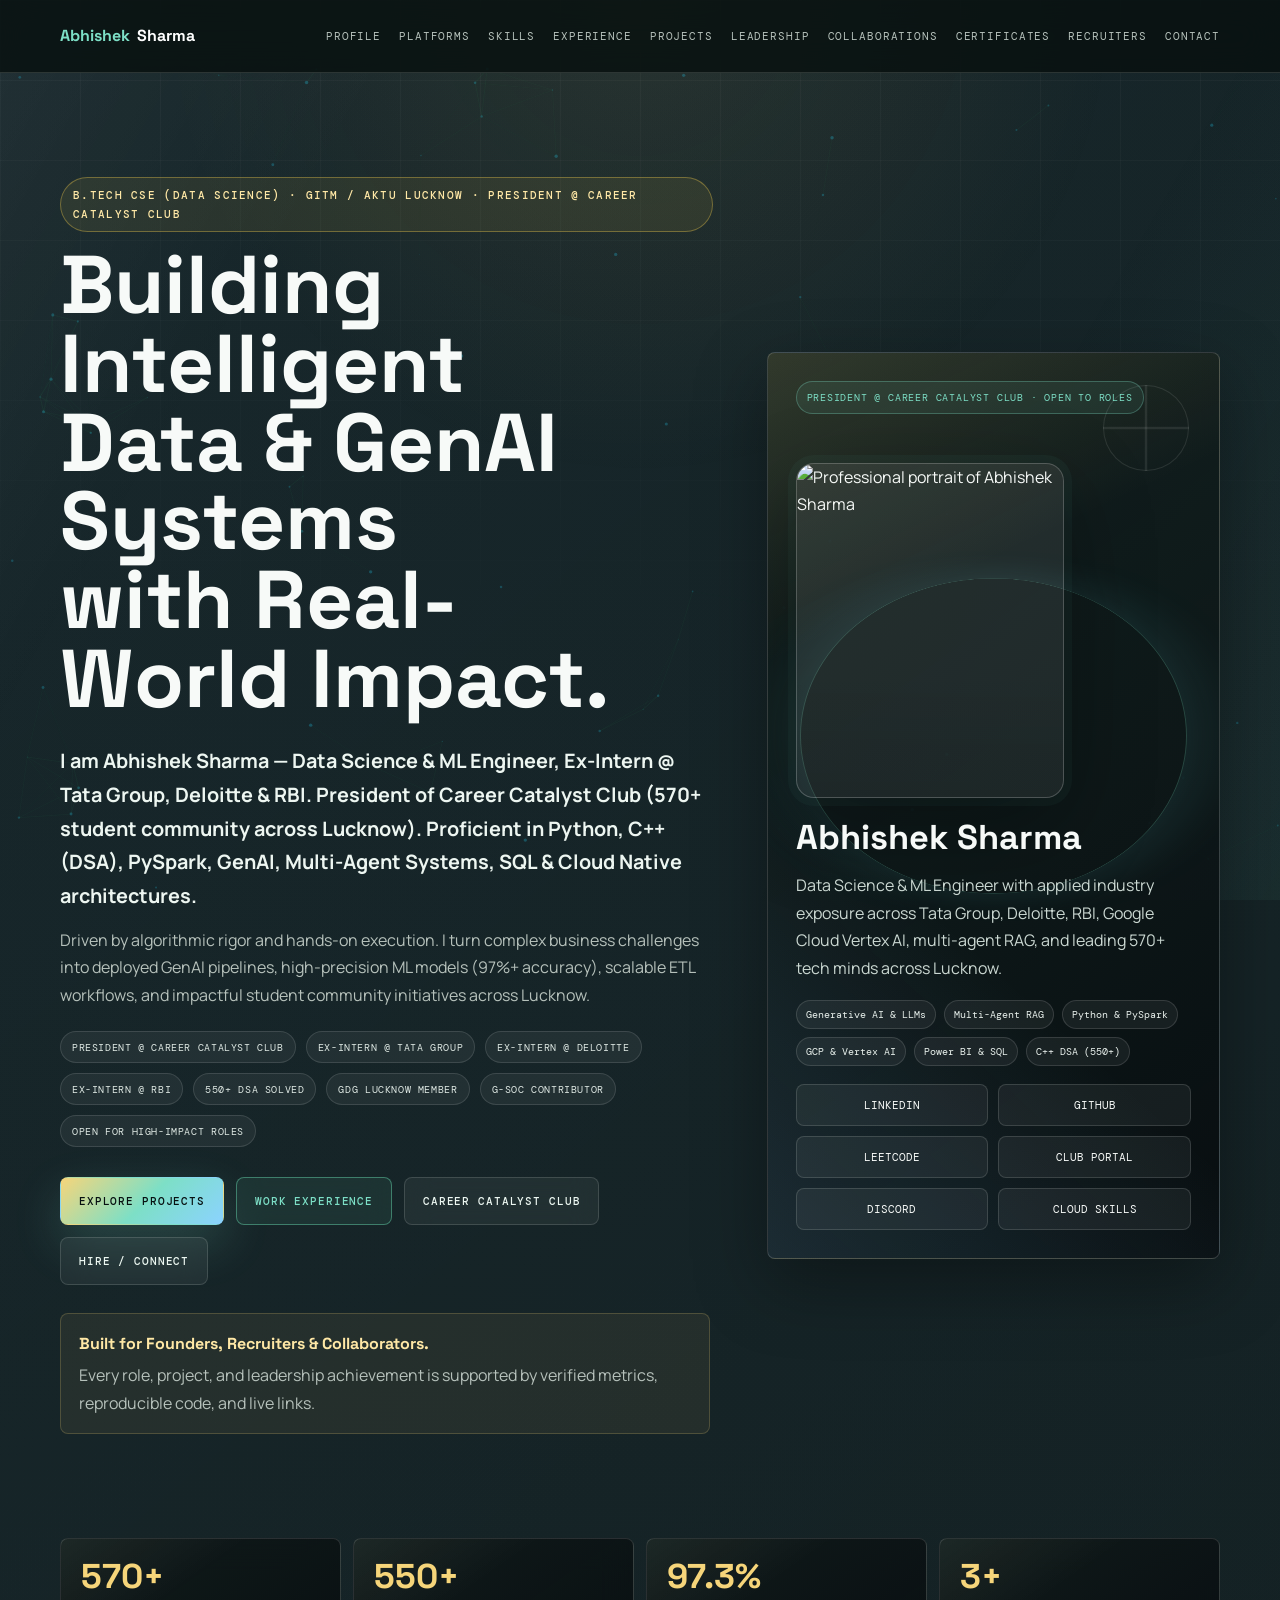
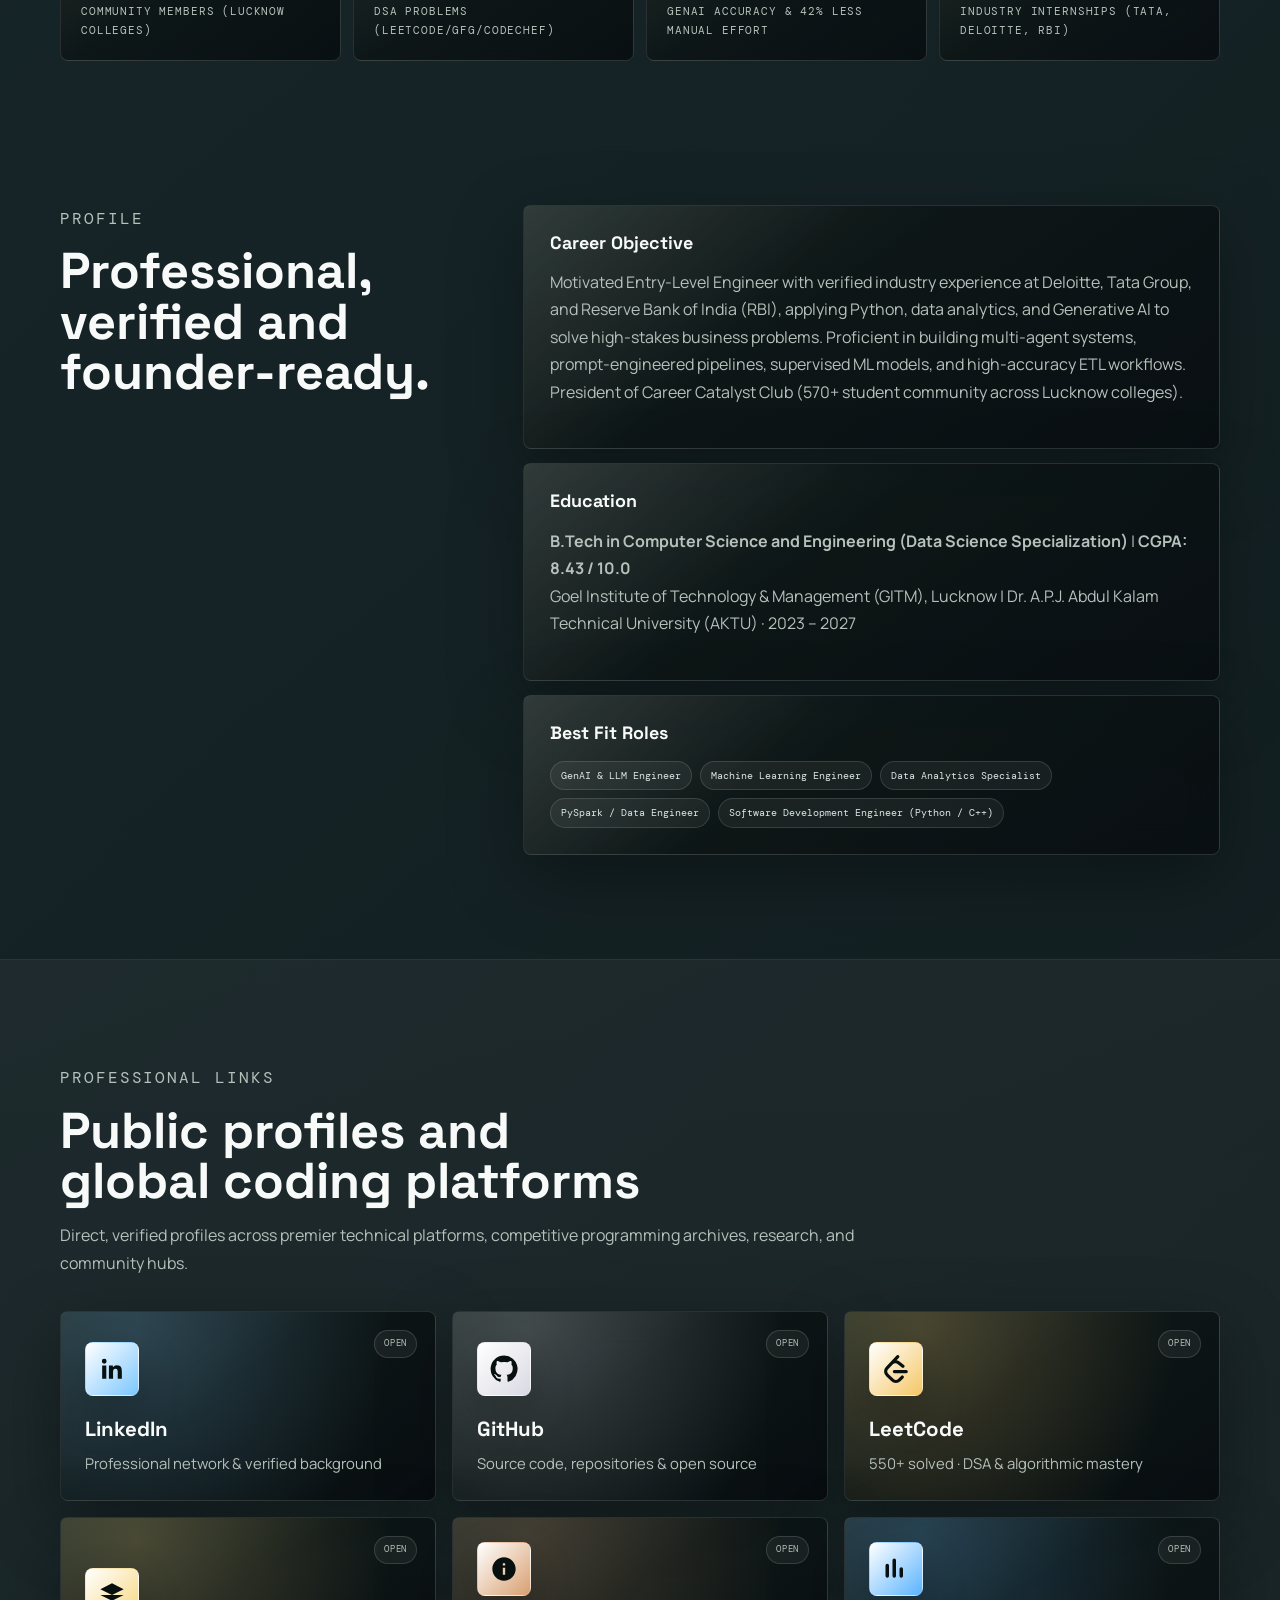
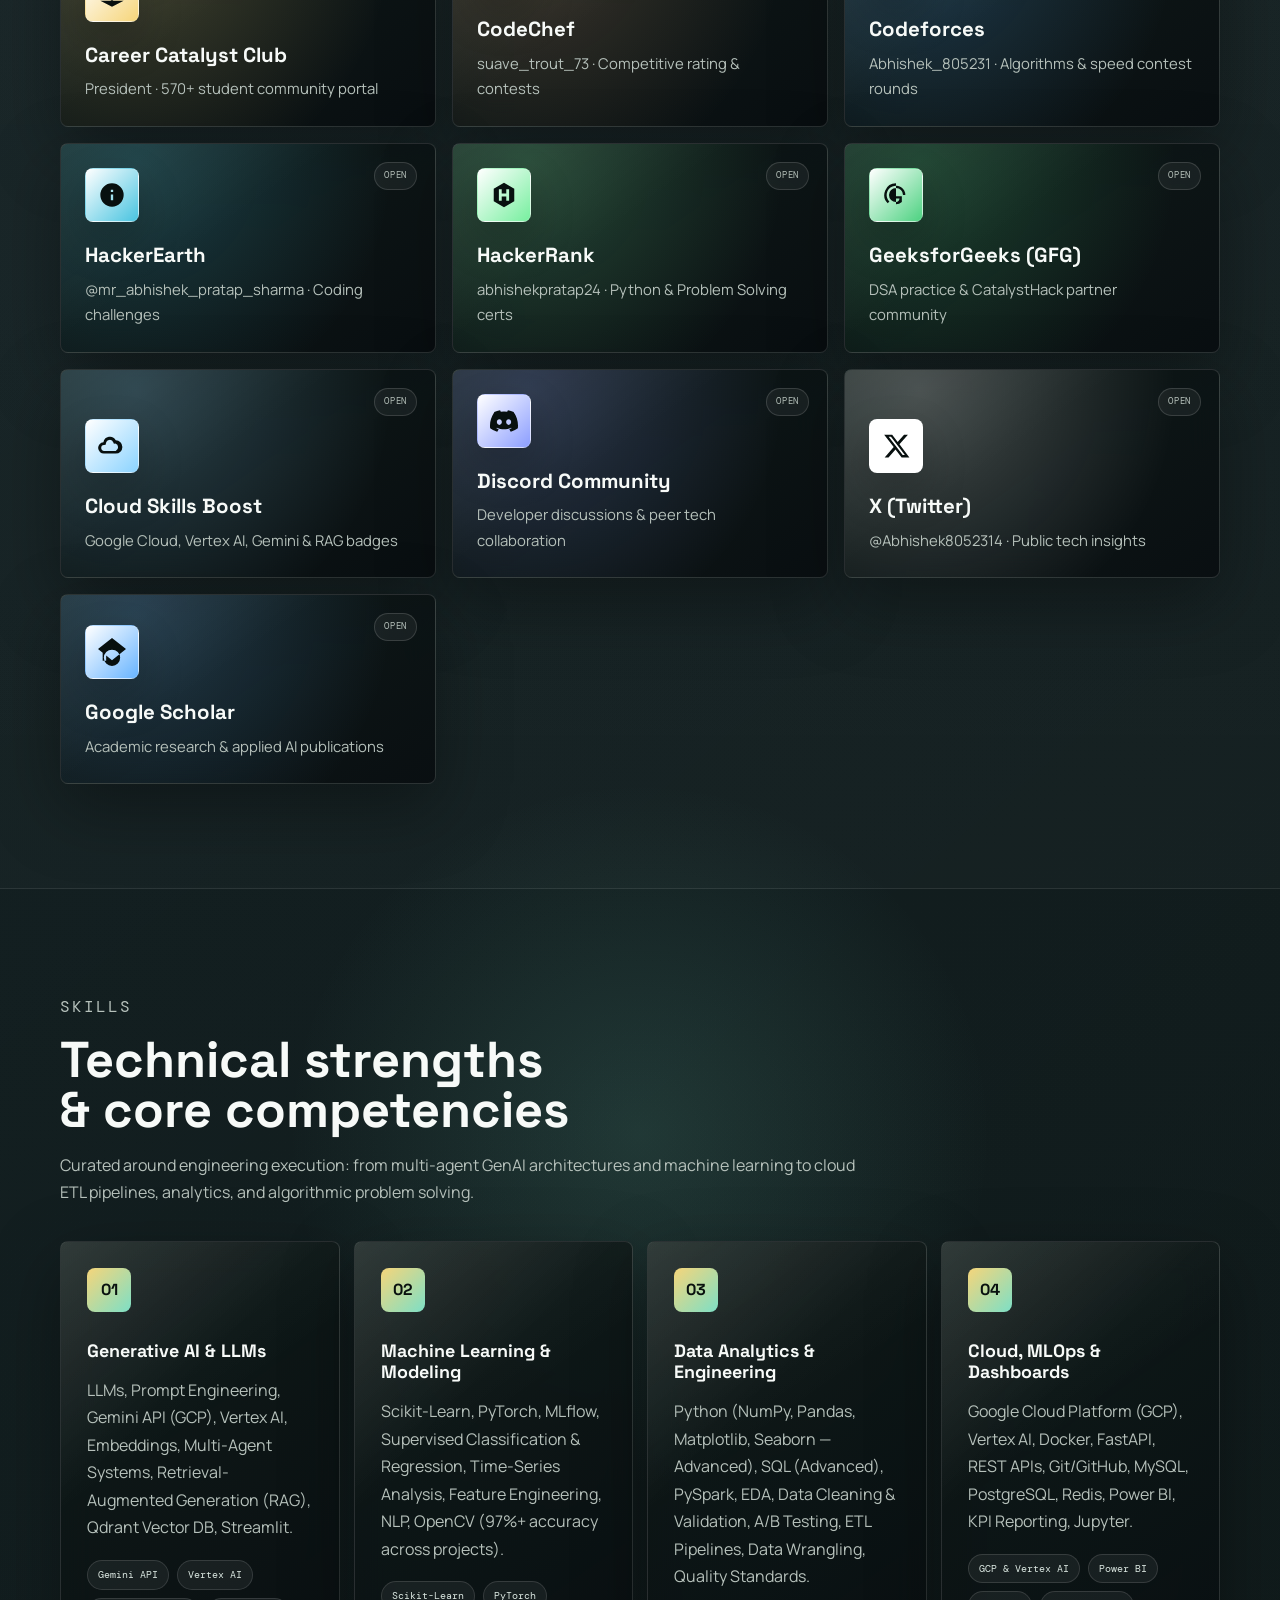
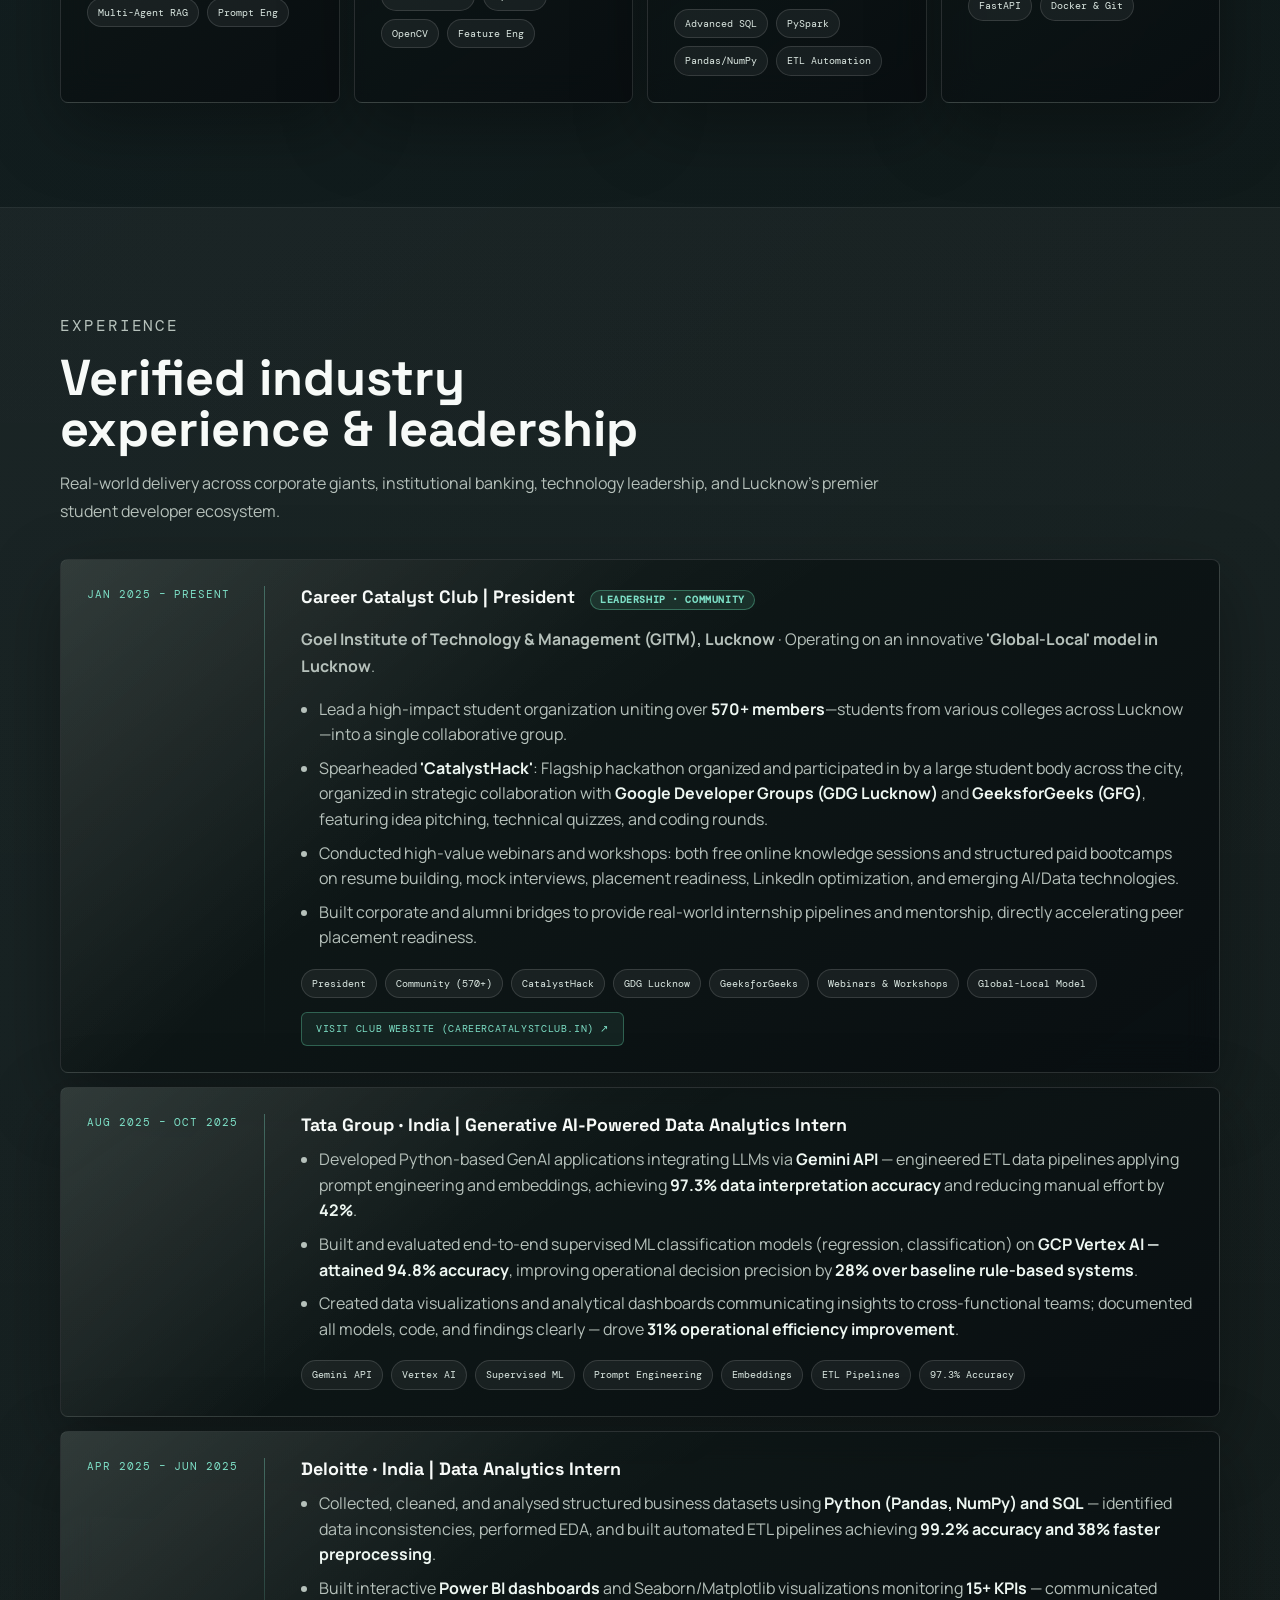
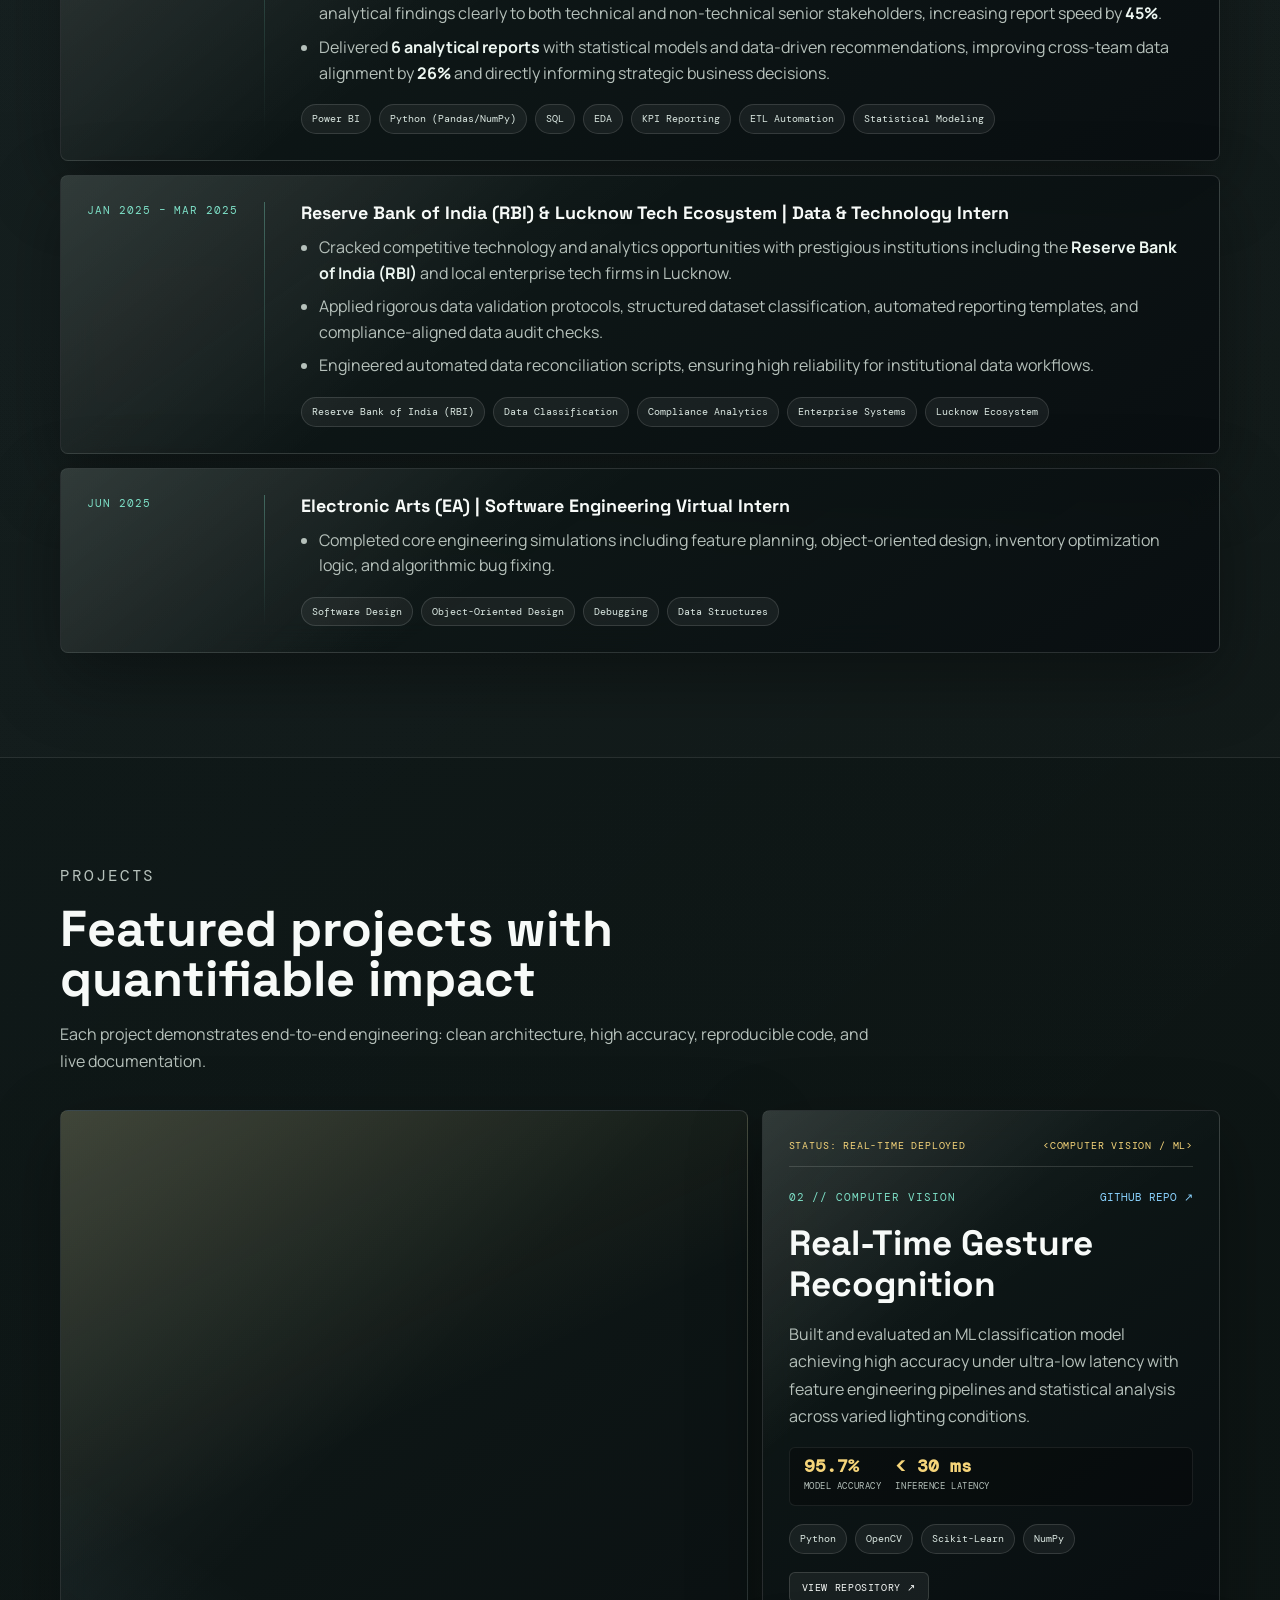
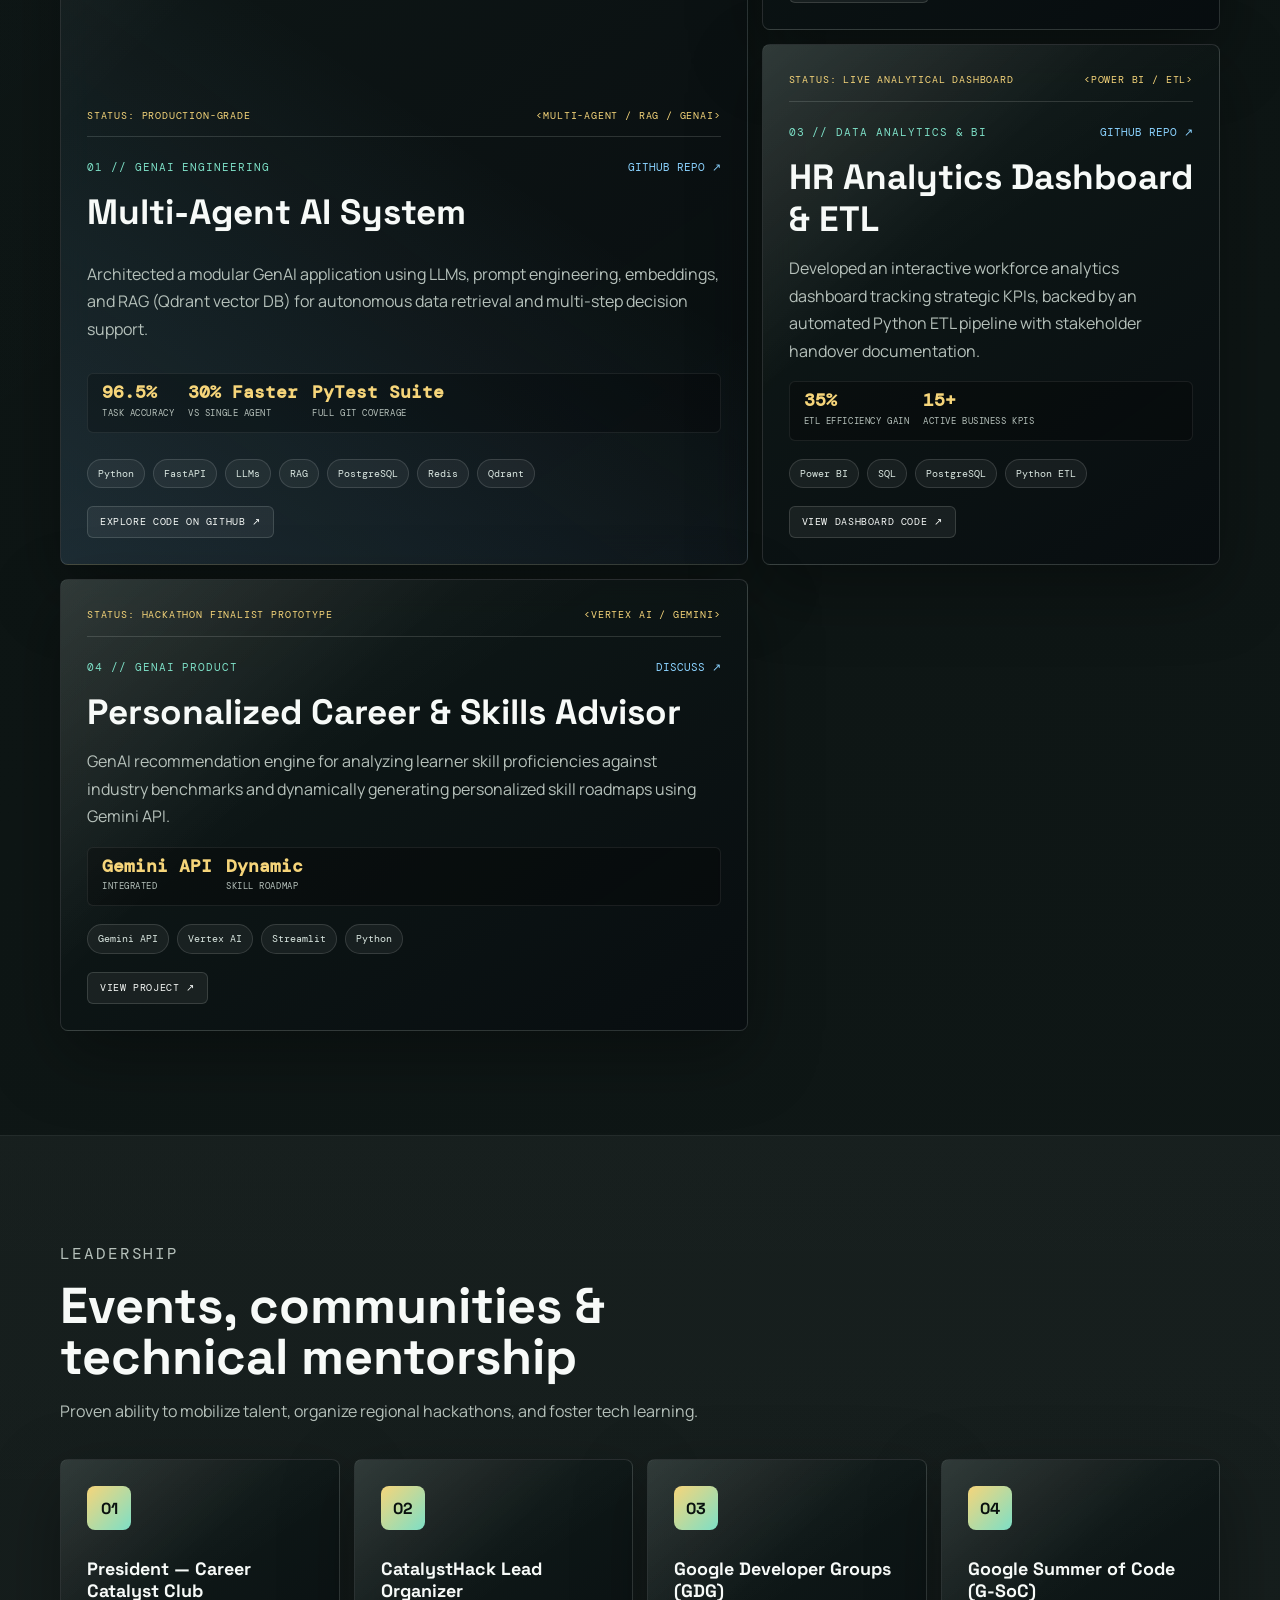
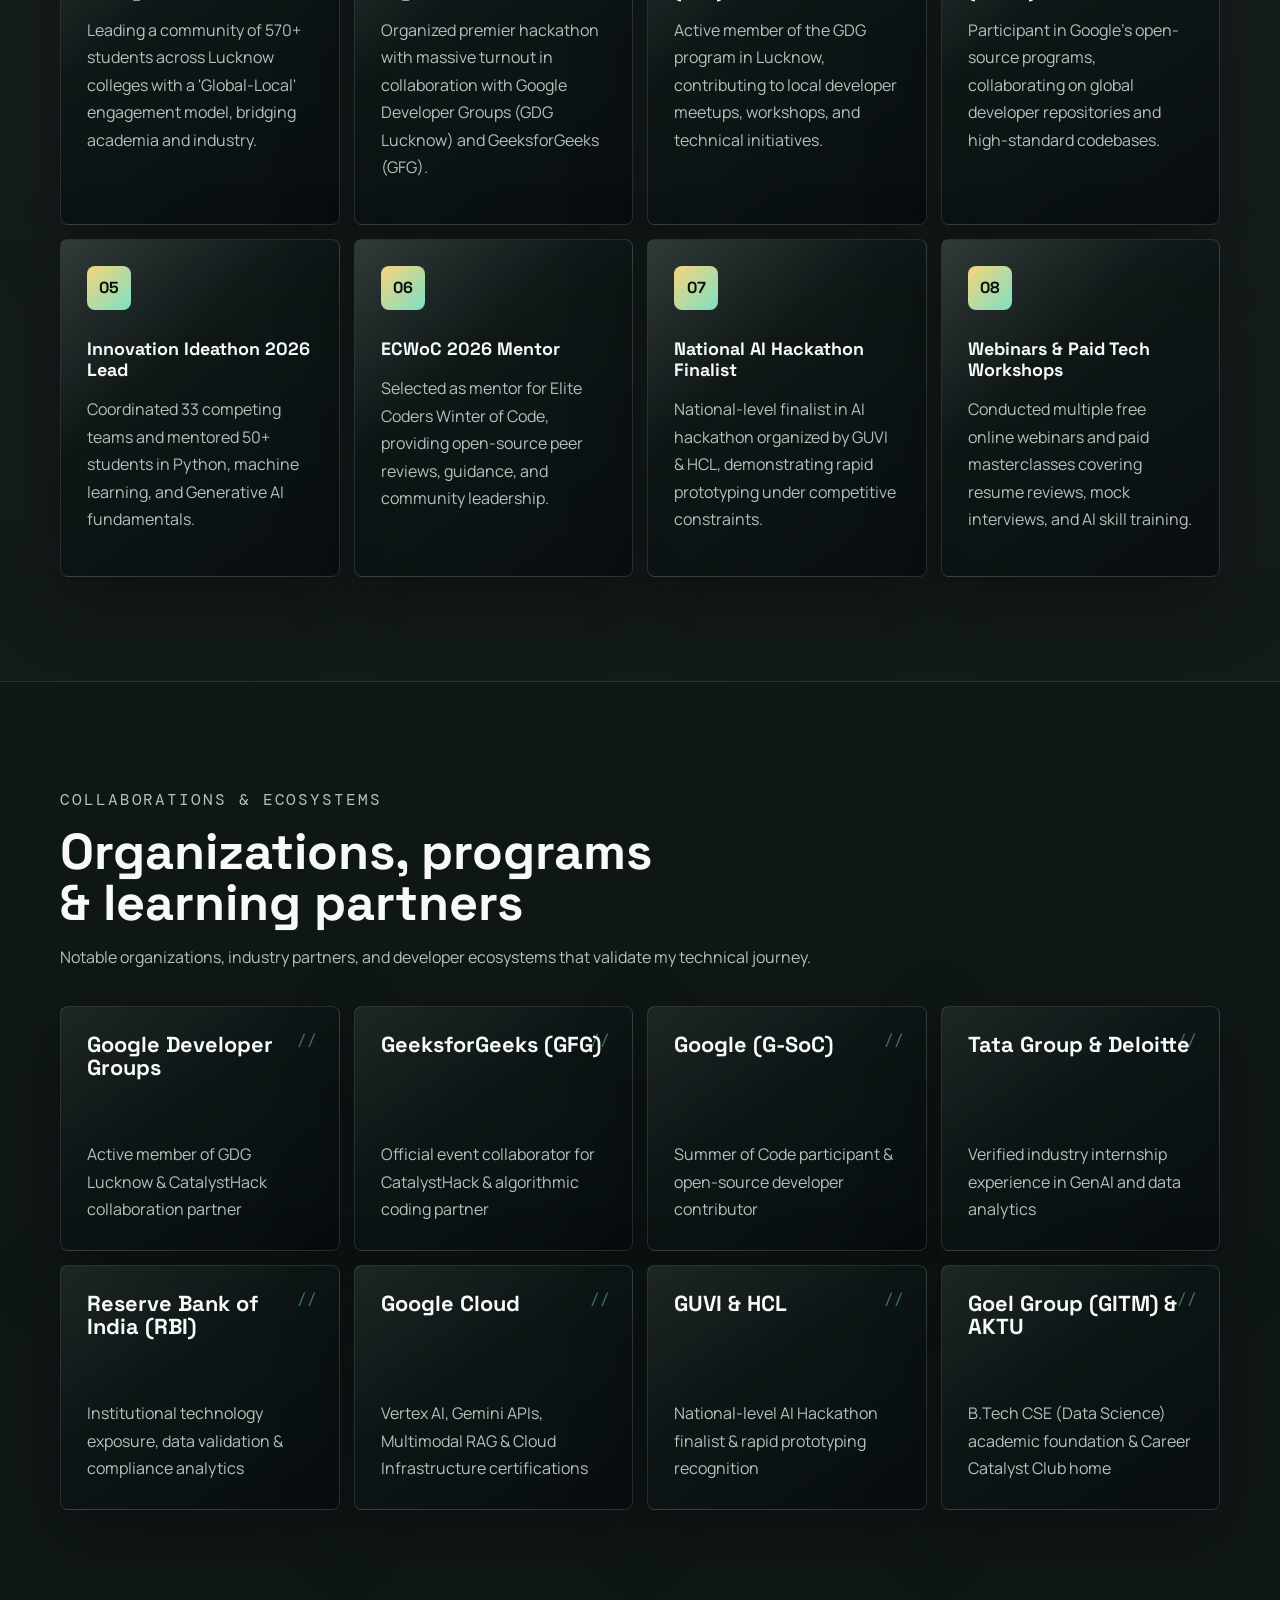
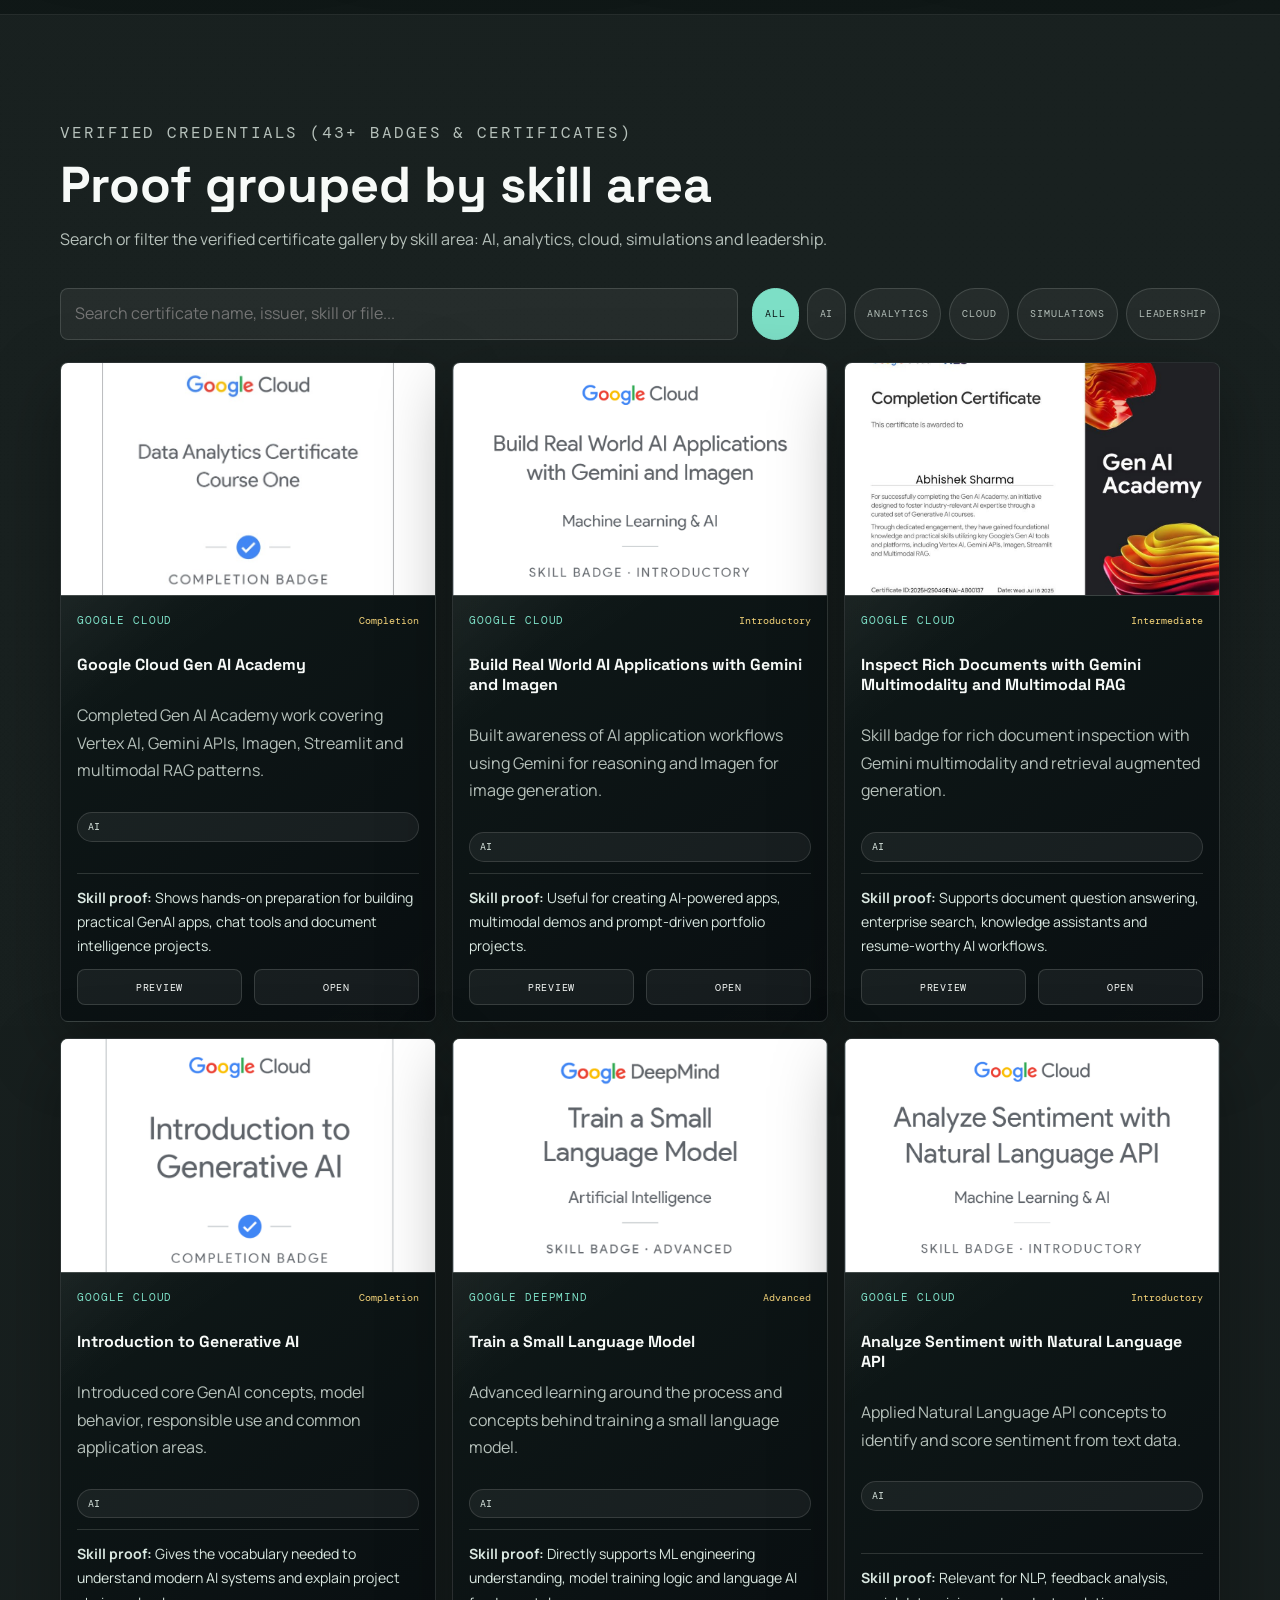
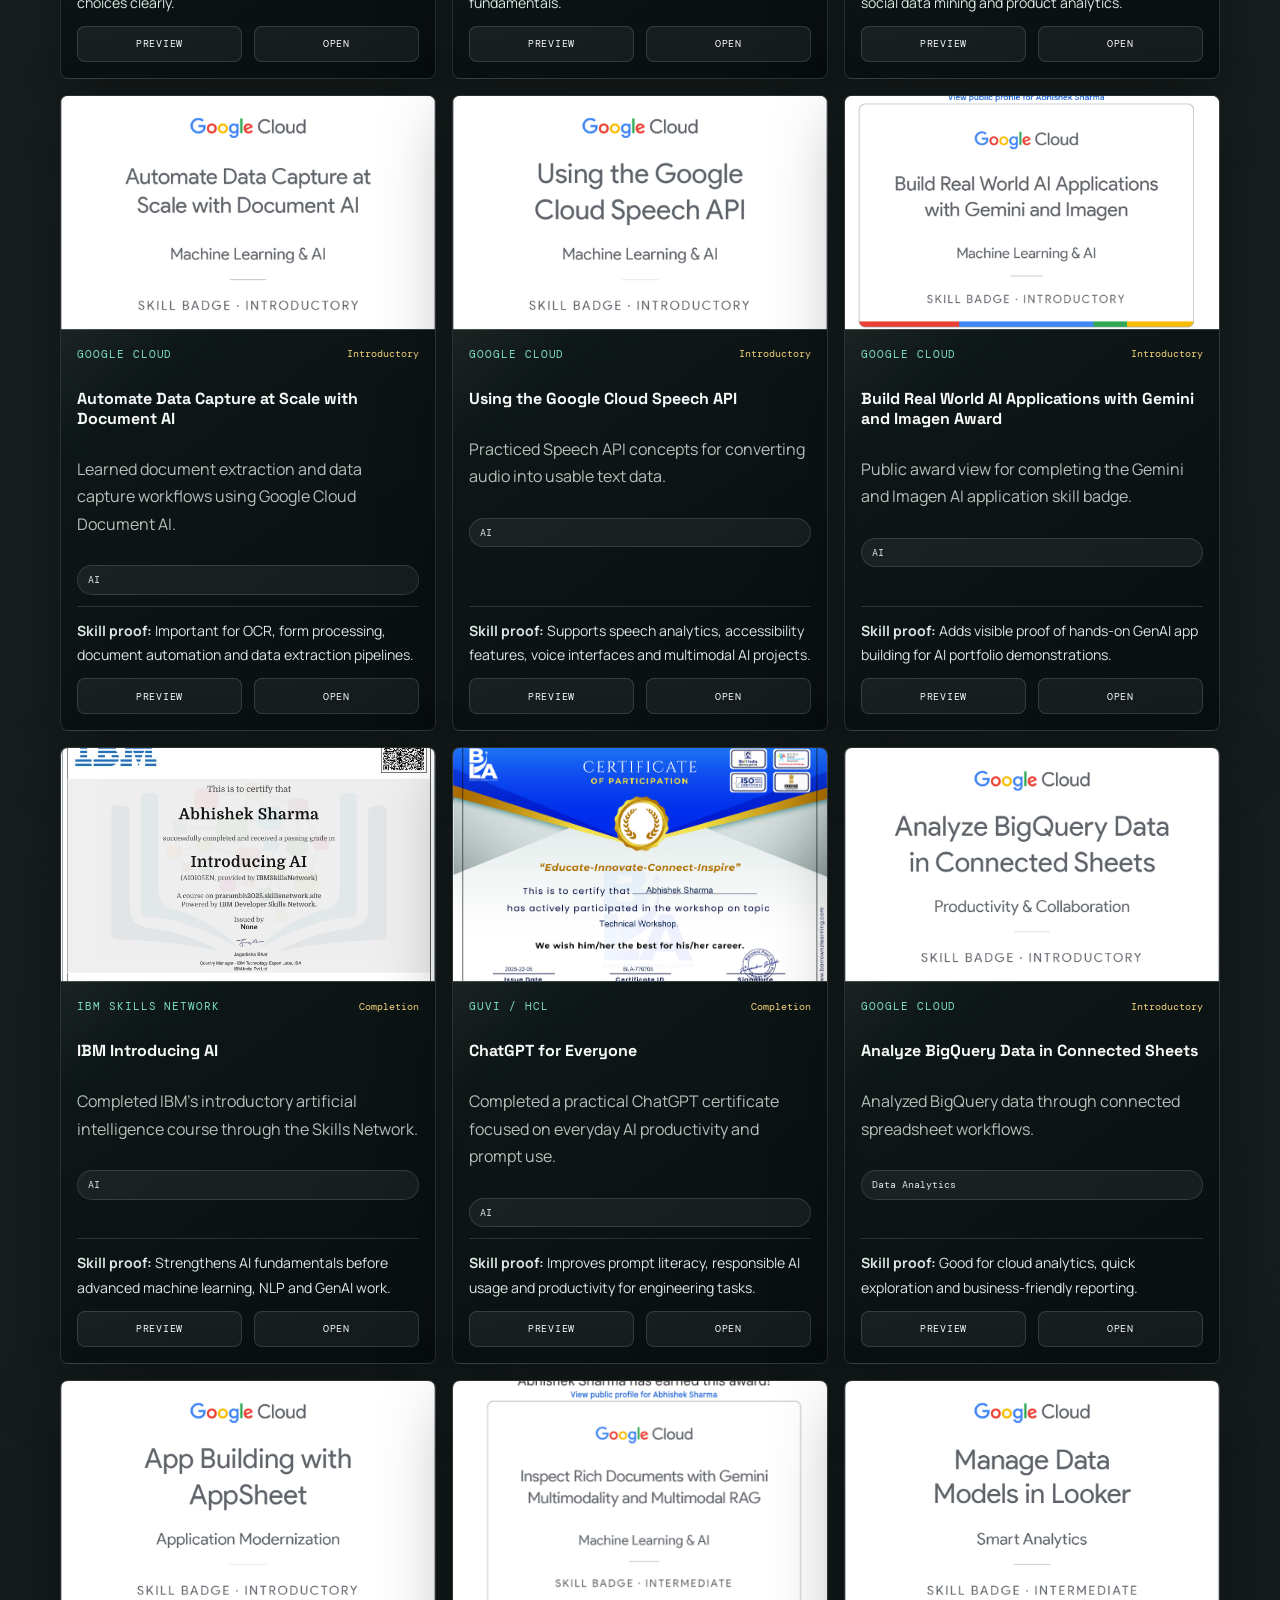
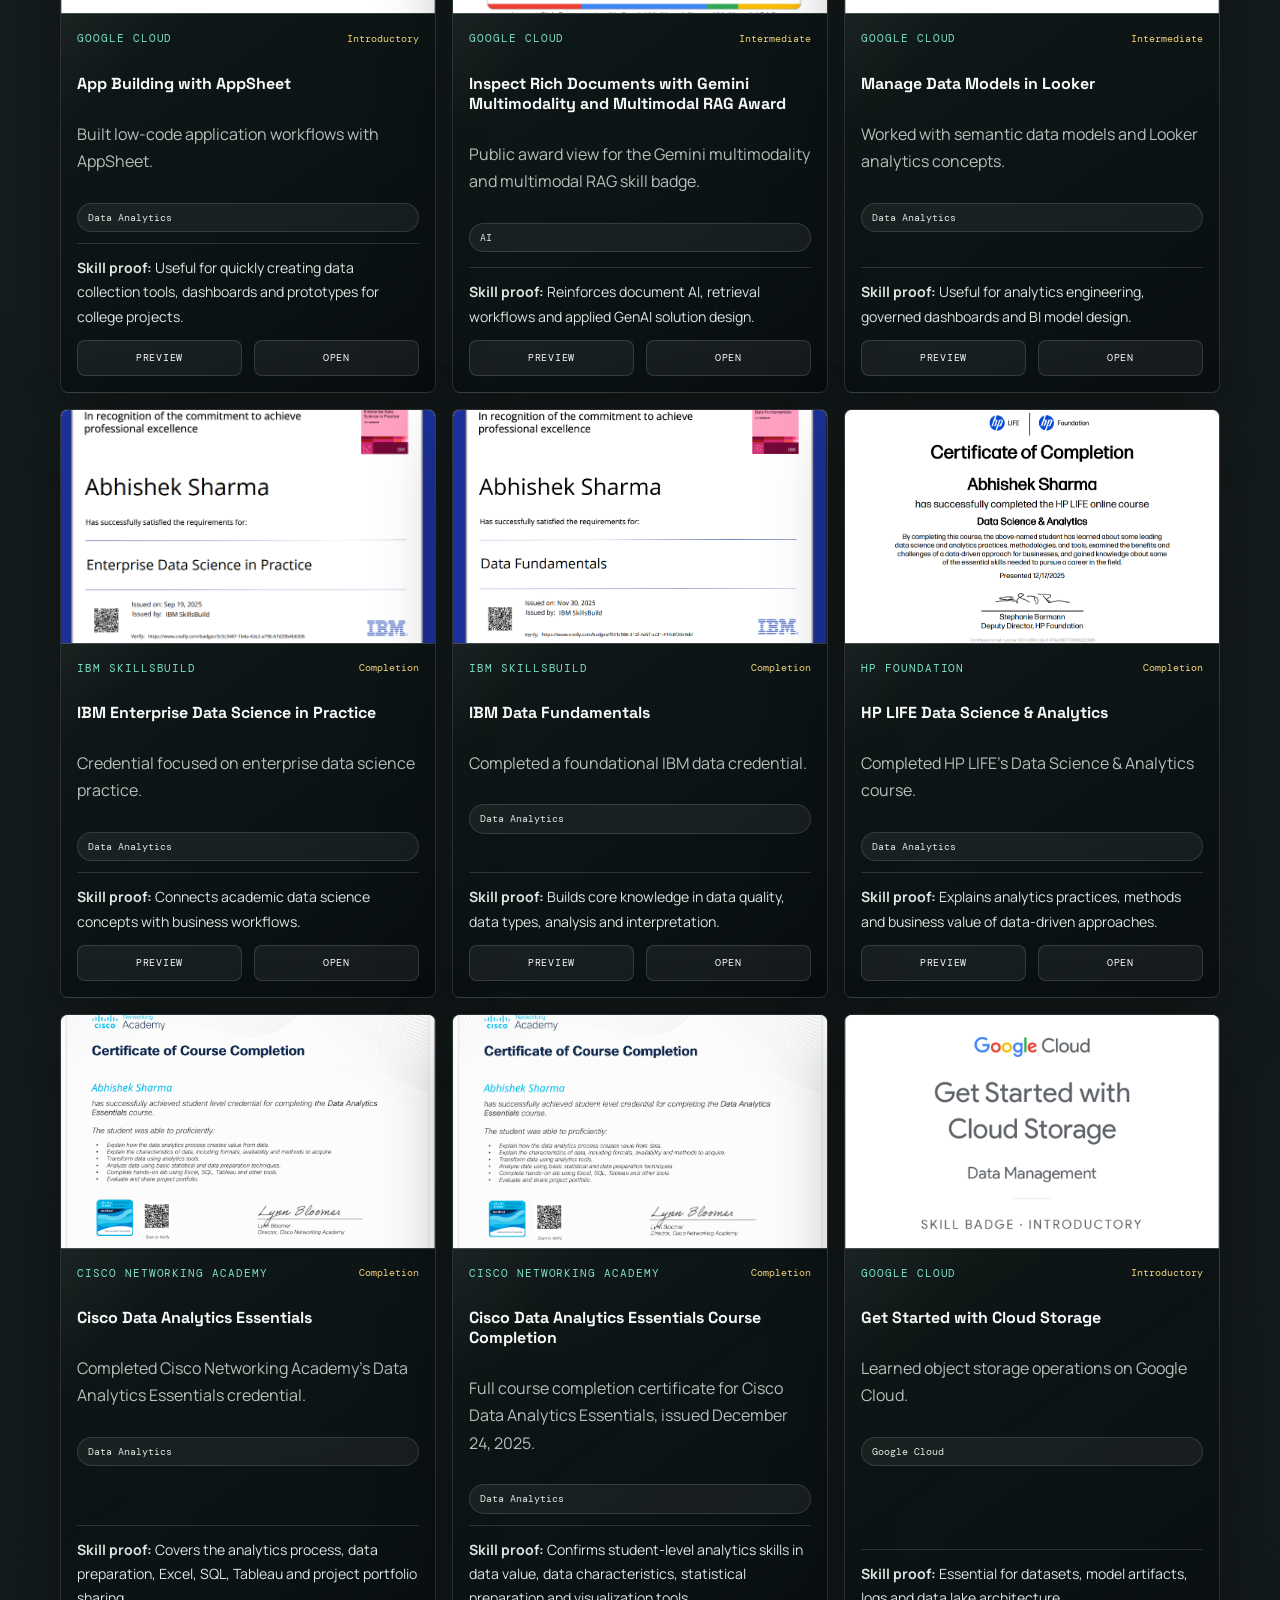
==== commit 45b93ebb: "fix: resolve certificate asset paths, ensure 100% section visibility, bundle resume PDF, and safe-gu" ====
--- a/abhishek_portfolio.html
+++ b/abhishek_portfolio.html
@@ -701,7 +701,7 @@
           <a href="https://hackerearth.com/@mr_abhishek_pratap_sharma/" target="_blank" rel="noopener"><span>HackerEarth</span>@mr_abhishek_pratap_sharma</a>
           <a href="https://www.hackerrank.com/profile/abhishekpratap24" target="_blank" rel="noopener"><span>HackerRank</span>abhishekpratap24</a>
           <a href="https://x.com/Abhishek8052314" target="_blank" rel="noopener"><span>X</span>@Abhishek8052314</a>
-          <a href="file:///C:/Users/Lenovo/OneDrive/Desktop/ALL/Resume/ABHISHEk.pdf" target="_blank" rel="noopener"><span>Resume</span>Open Resume PDF</a>
+          <a href="assets/abhishek-resume.pdf" target="_blank" rel="noopener"><span>Resume</span>Open Resume PDF</a>
         </aside>
       </div>
     </section>
--- a/styles.css
+++ b/styles.css
@@ -1768,15 +1768,18 @@
   background: rgba(125, 223, 198, 0.065);
 }
 
+.reveal {
+  opacity: 1;
+  transform: none;
+  filter: none;
+}
+
+.hero .reveal,
+.reveal.visible,
 .animate-ready .reveal {
-  transform: translateY(26px) scale(0.985);
-  filter: blur(6px);
-  transition: opacity 760ms ease, transform 760ms cubic-bezier(.2,.7,.2,1), filter 760ms ease;
-}
-
-.animate-ready .reveal.visible {
-  transform: translateY(0) scale(1);
-  filter: blur(0);
+  opacity: 1 !important;
+  transform: none !important;
+  filter: none !important;
 }
 
 .skill-grid .reveal:nth-child(2),
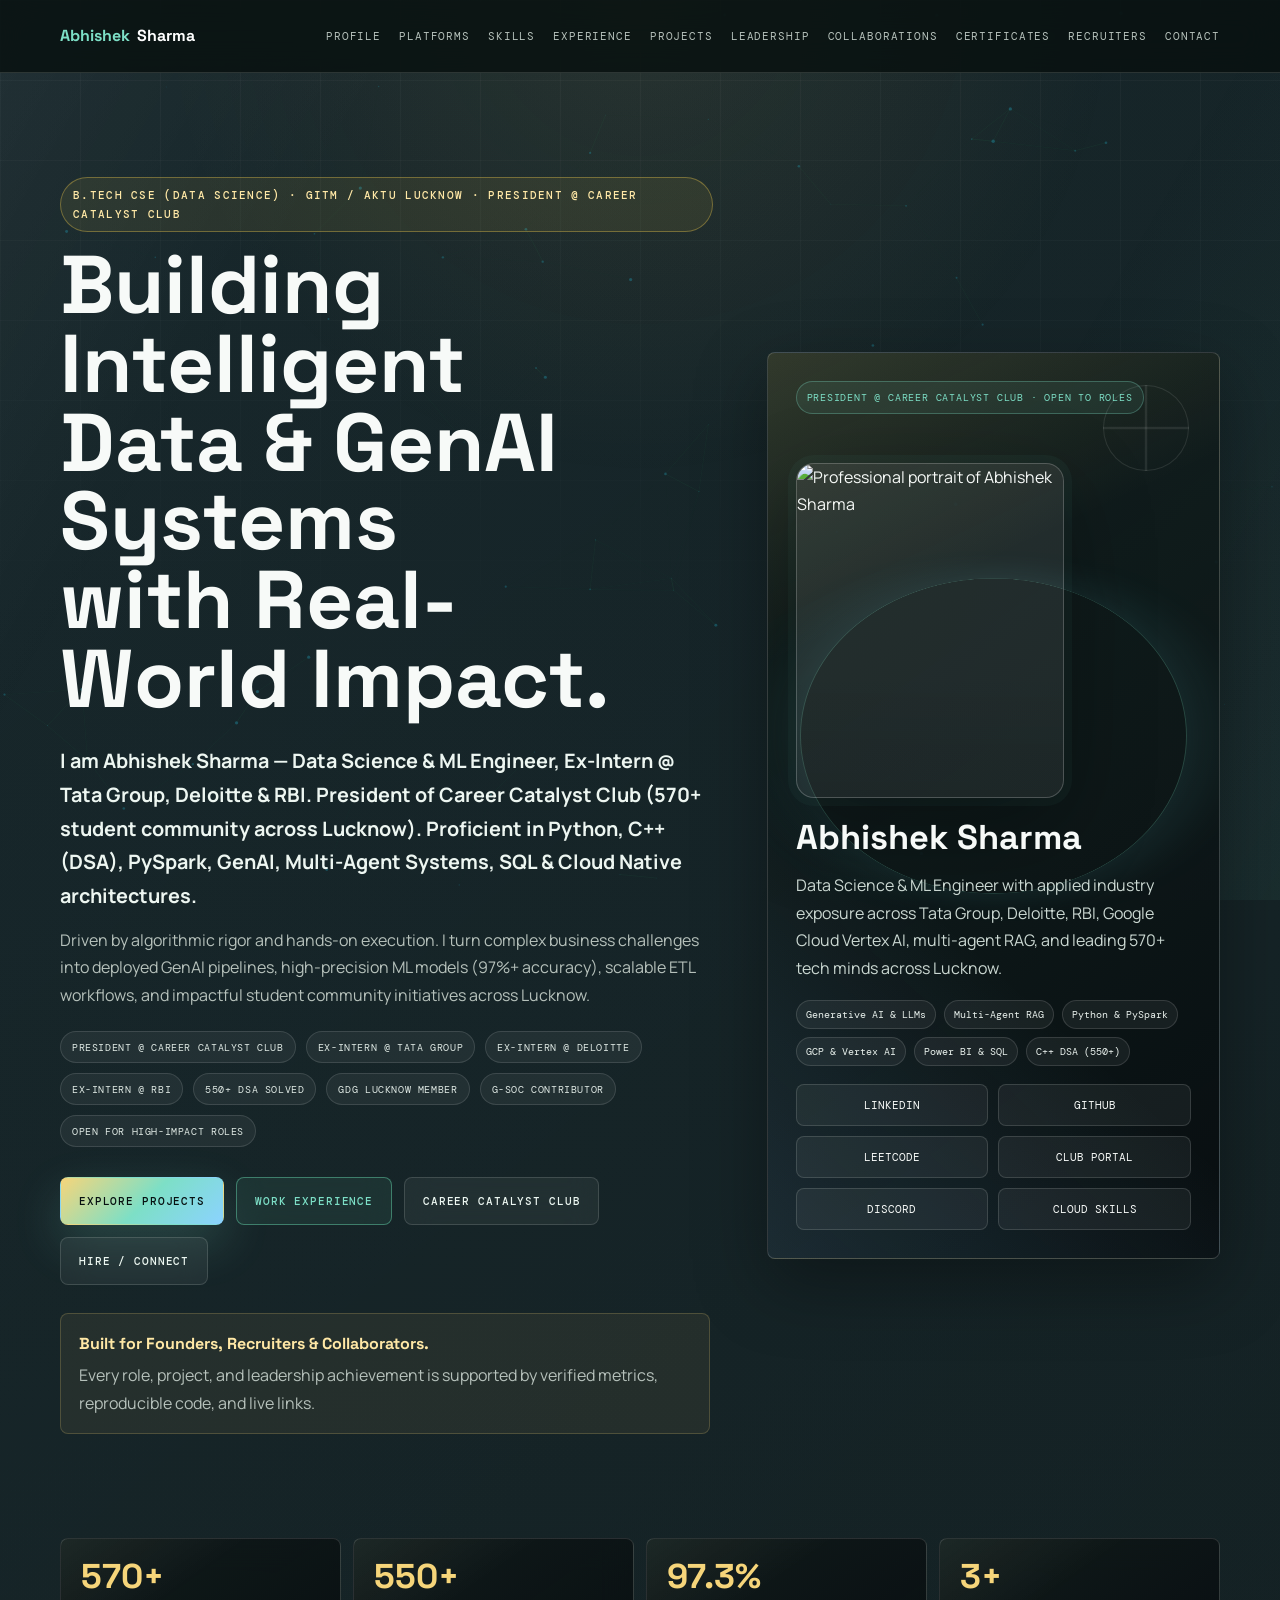
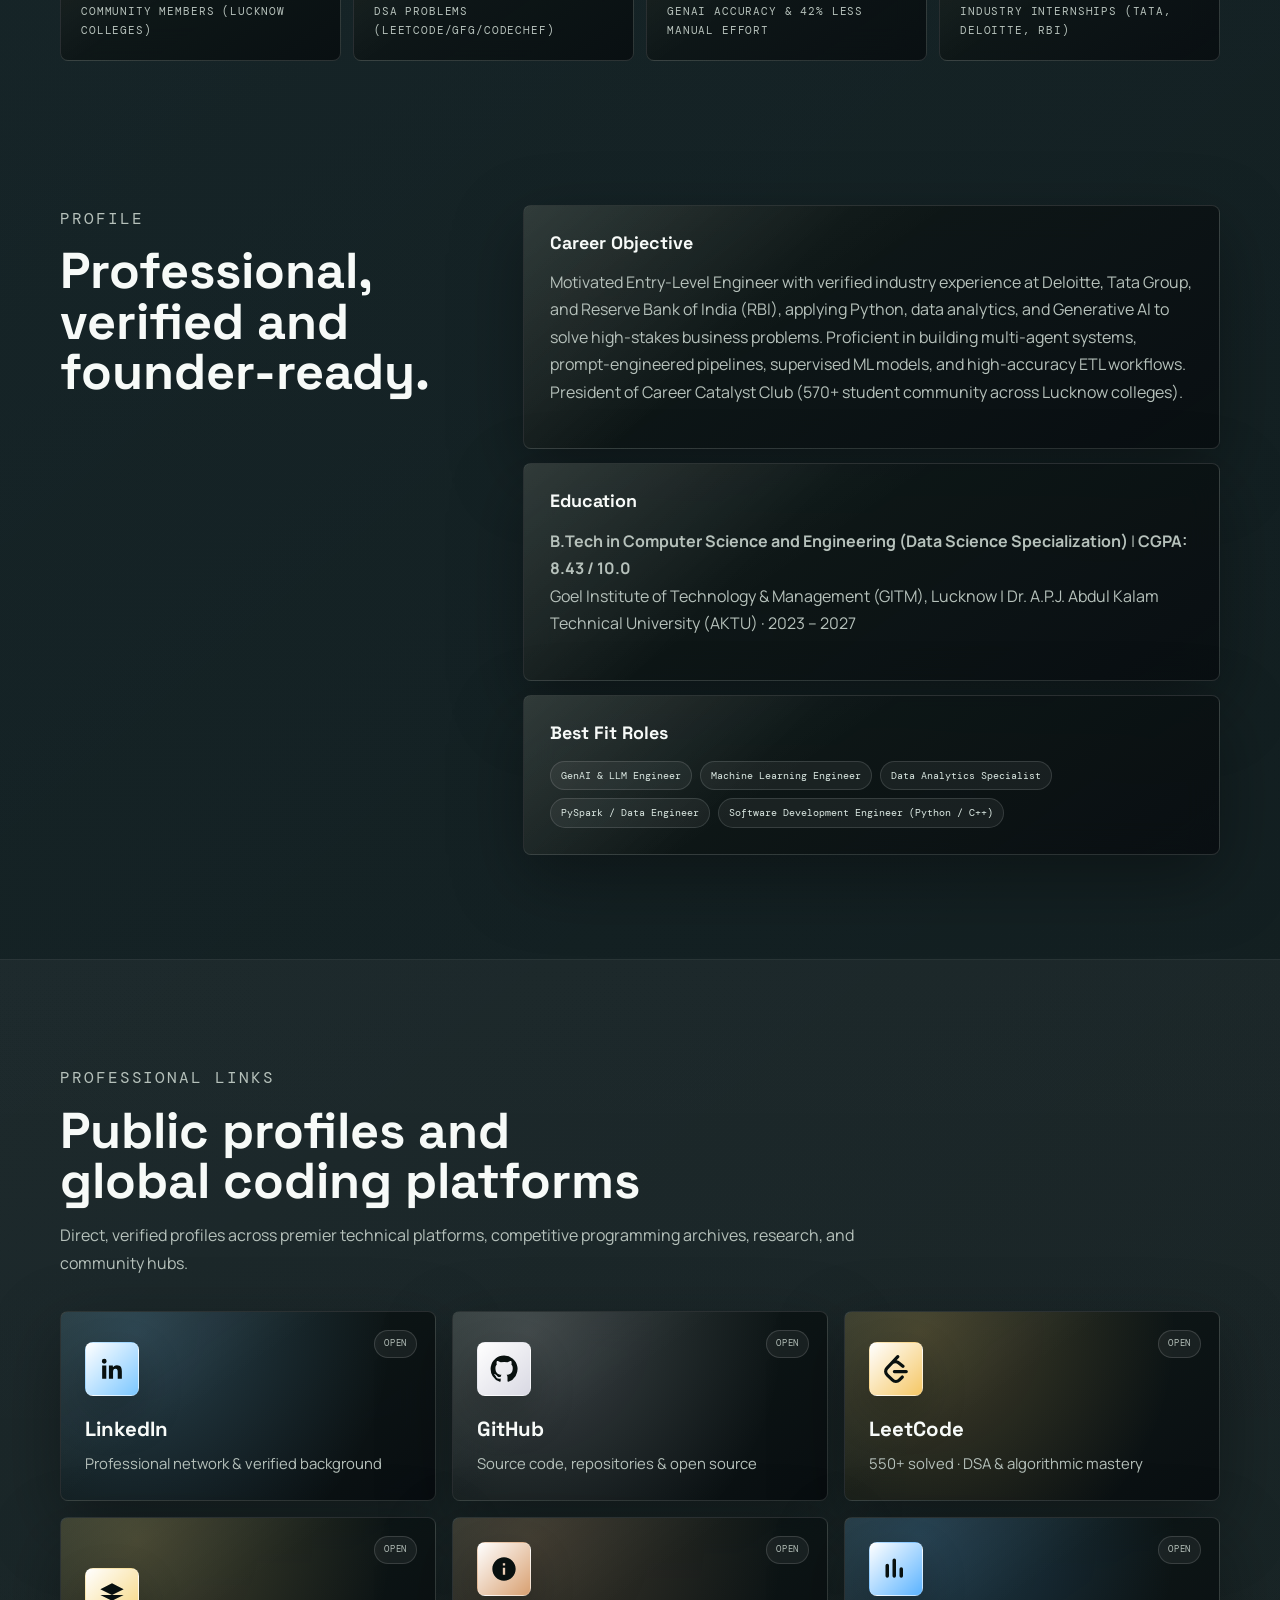
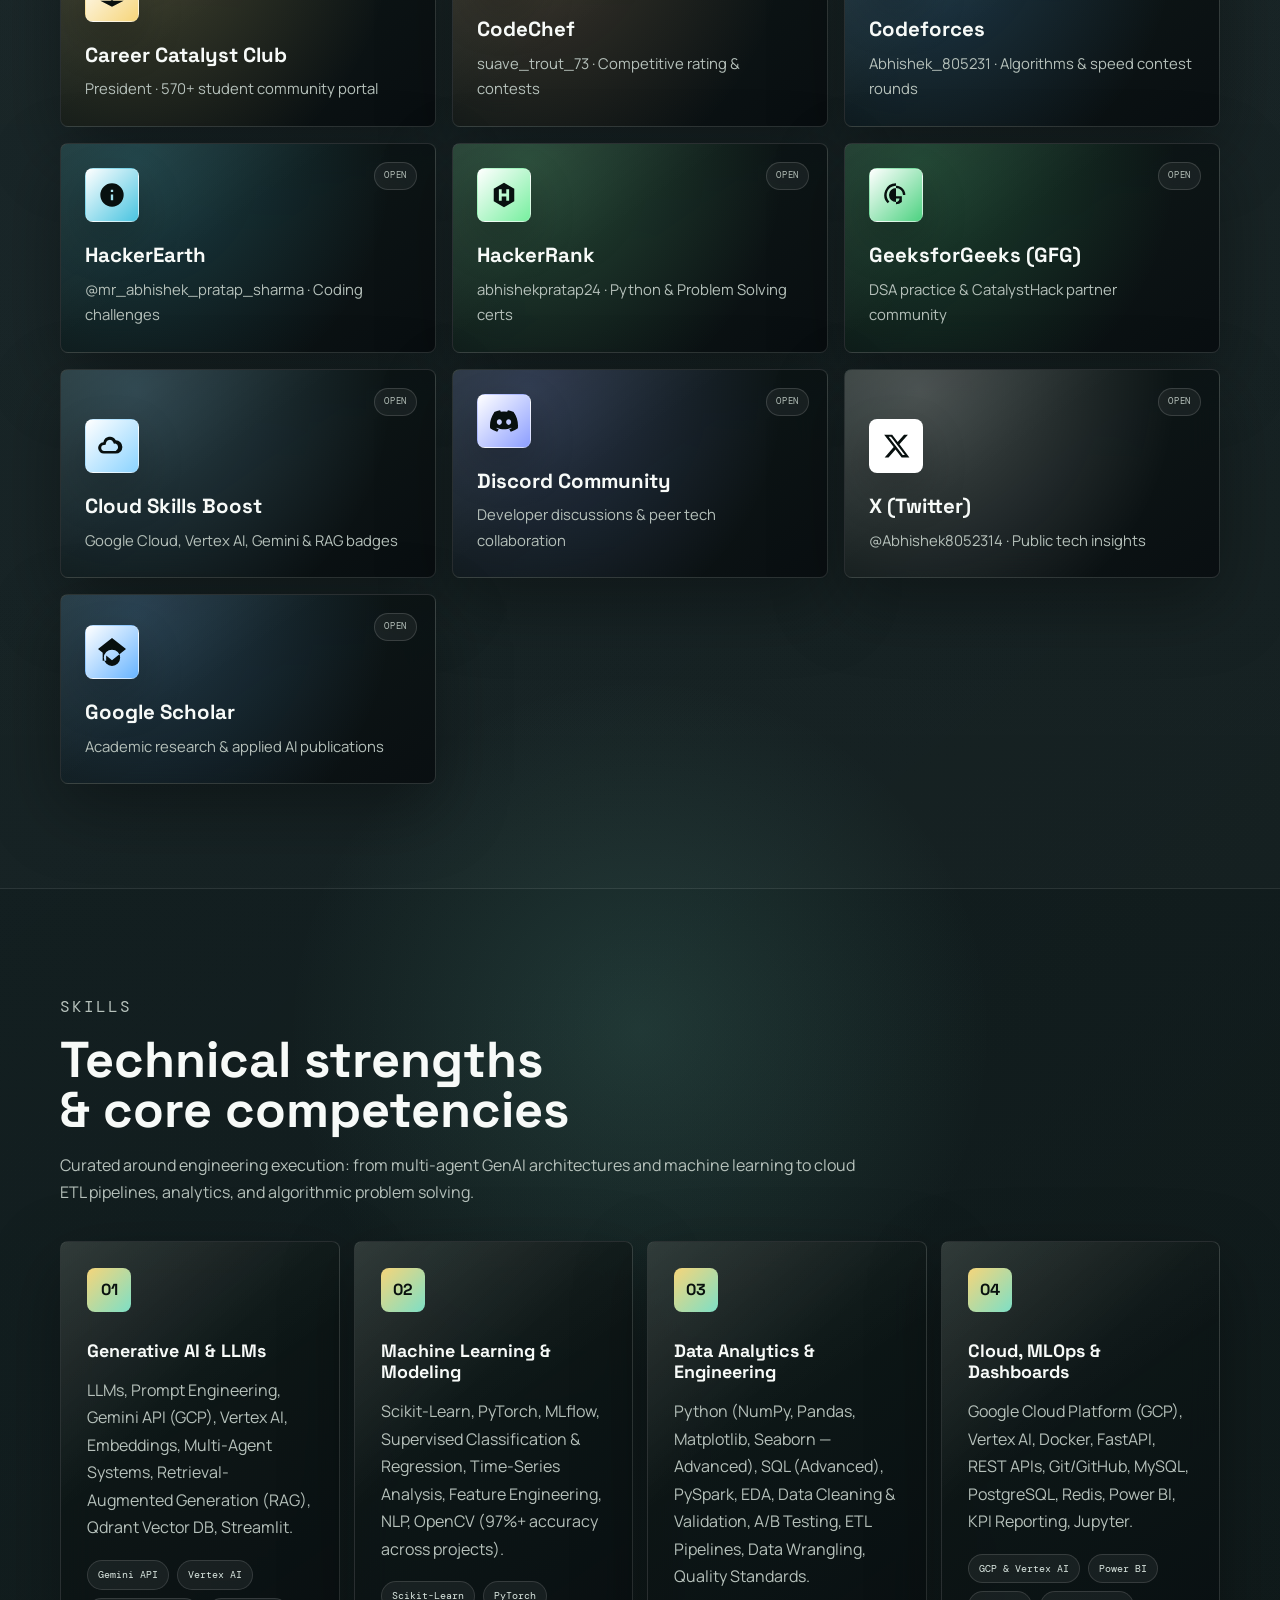
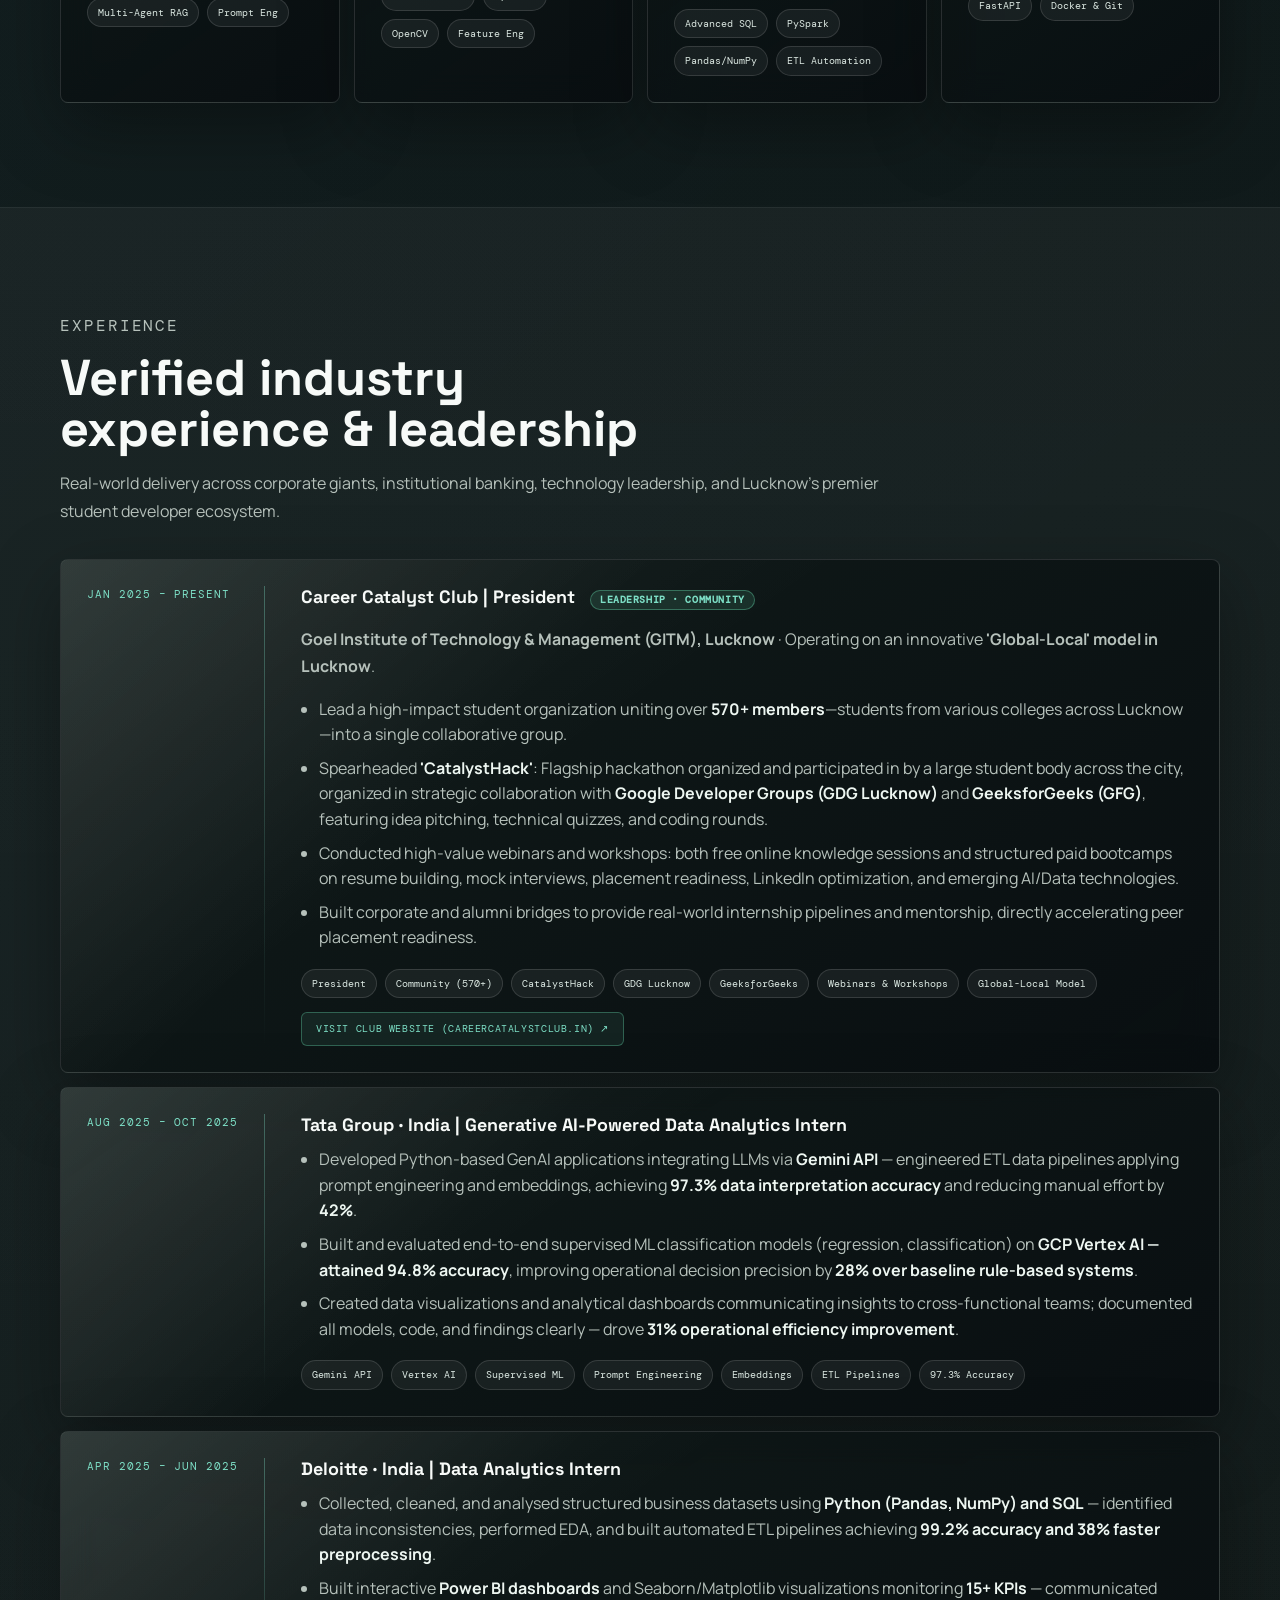
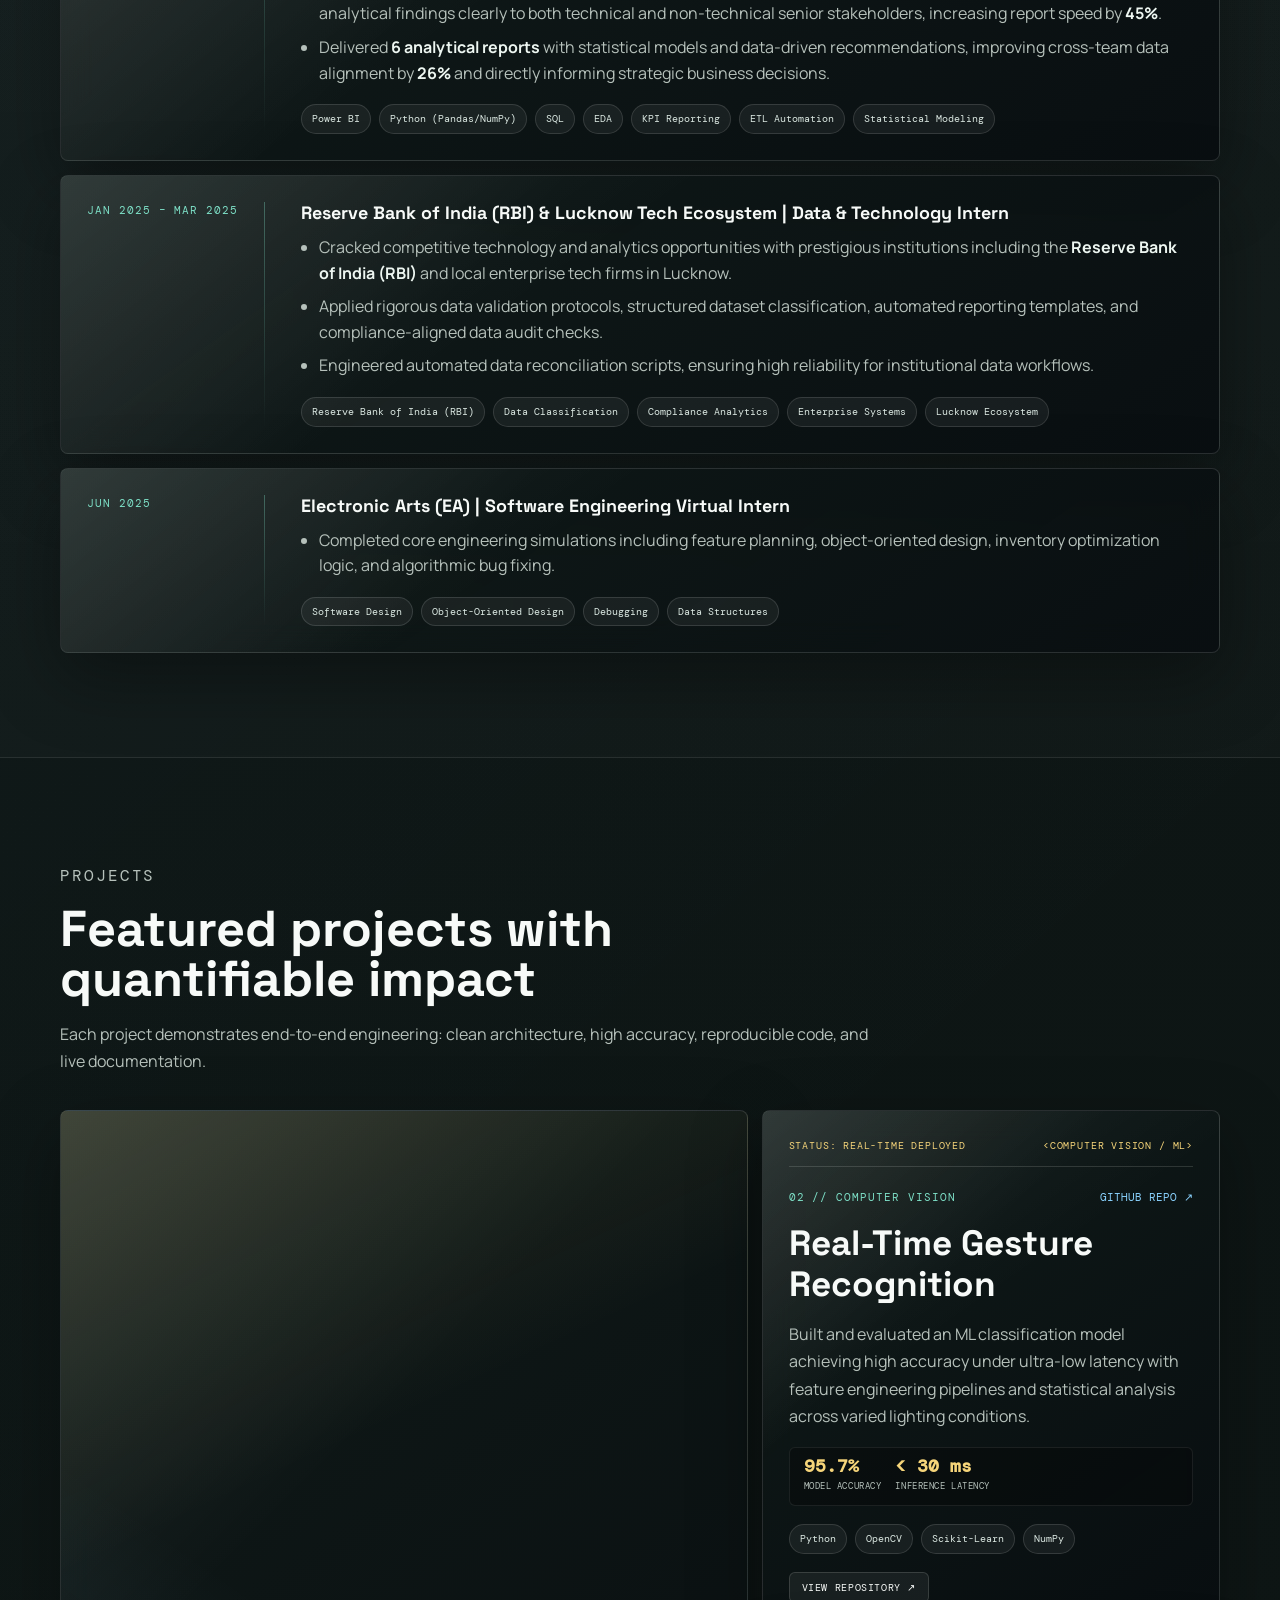
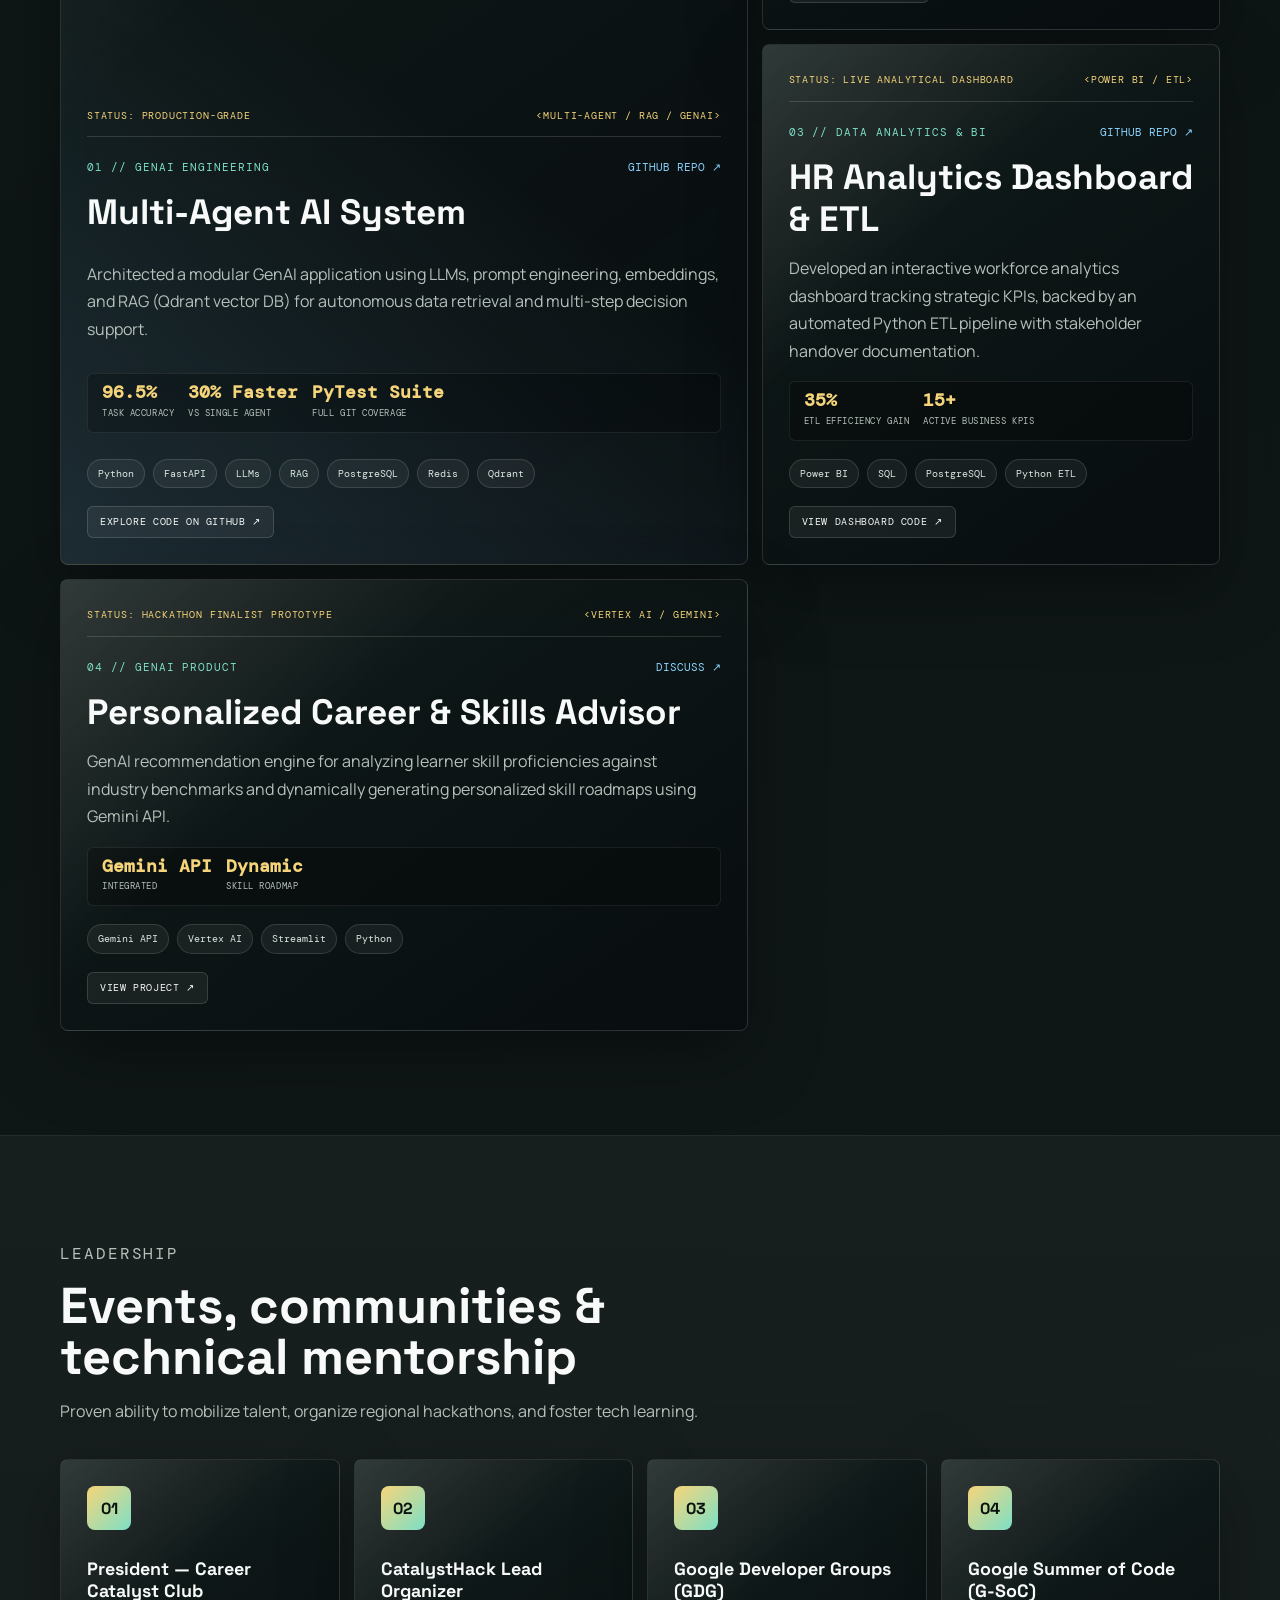
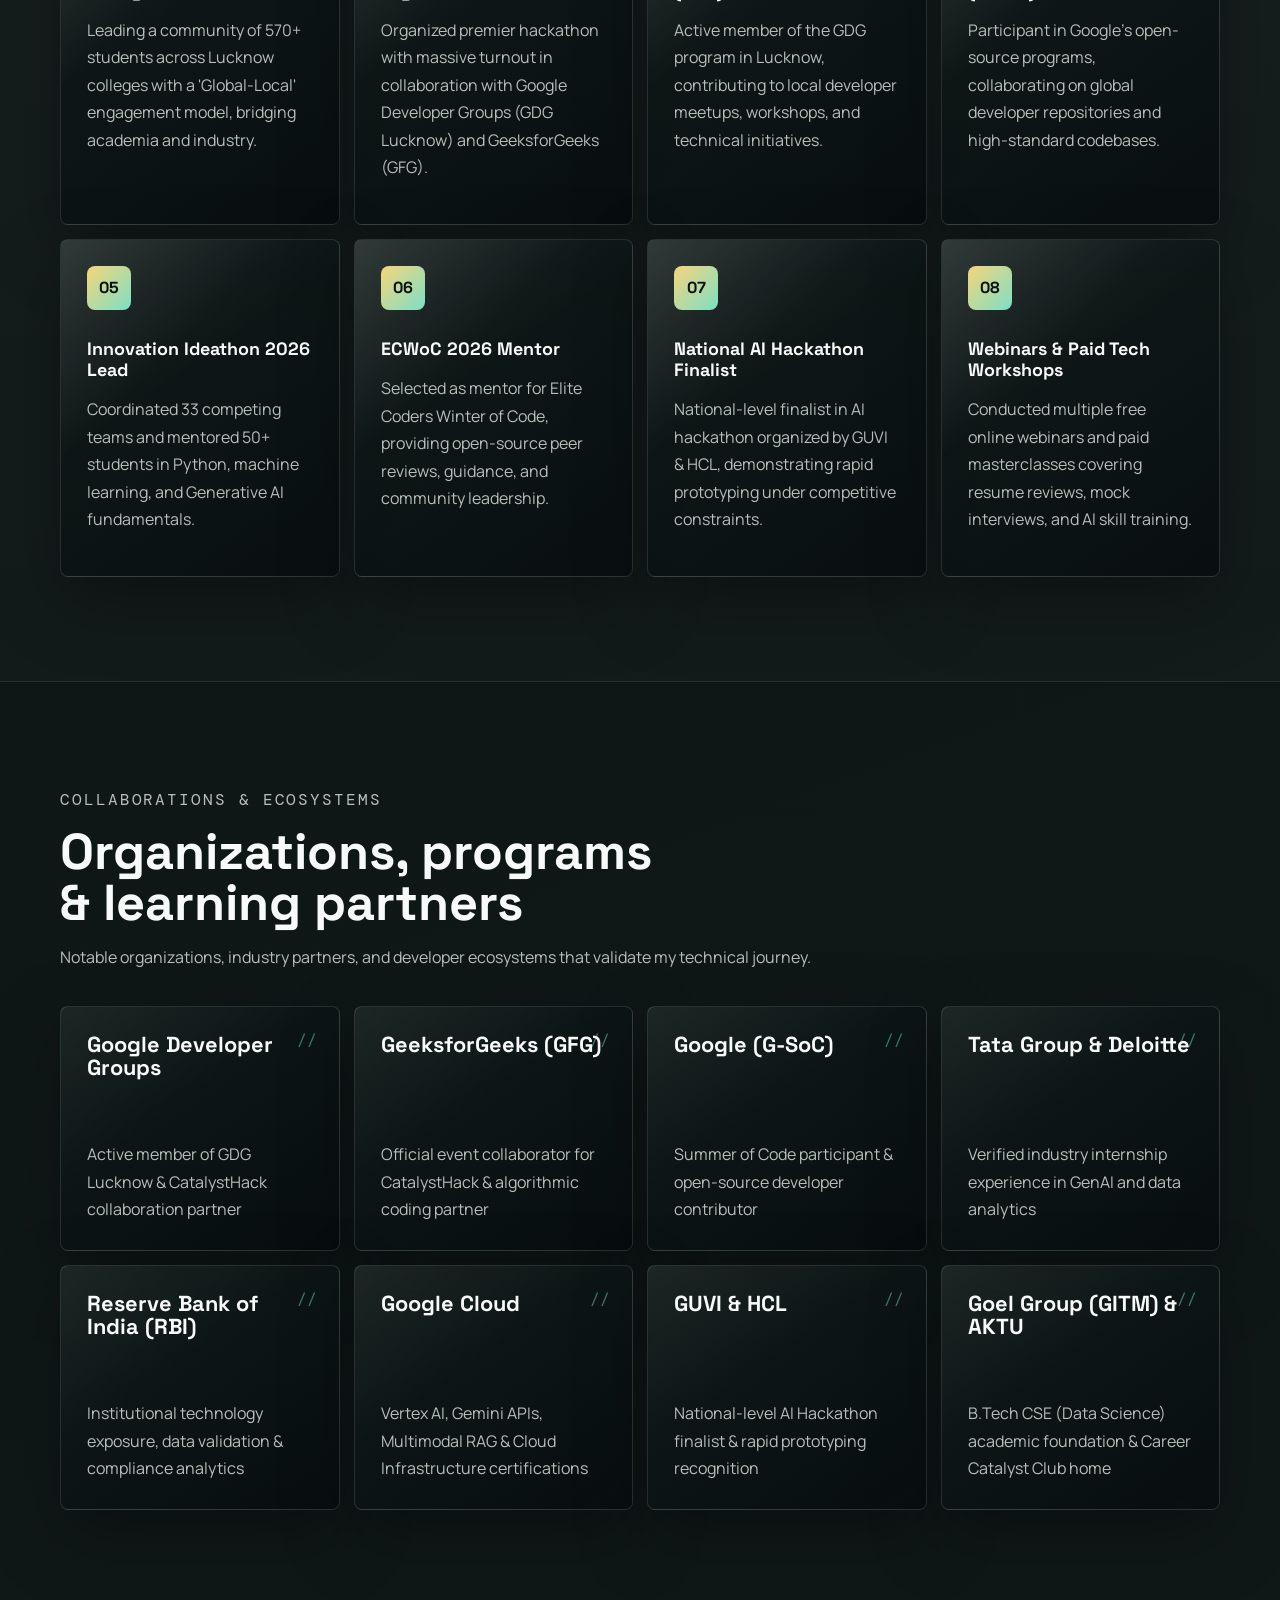
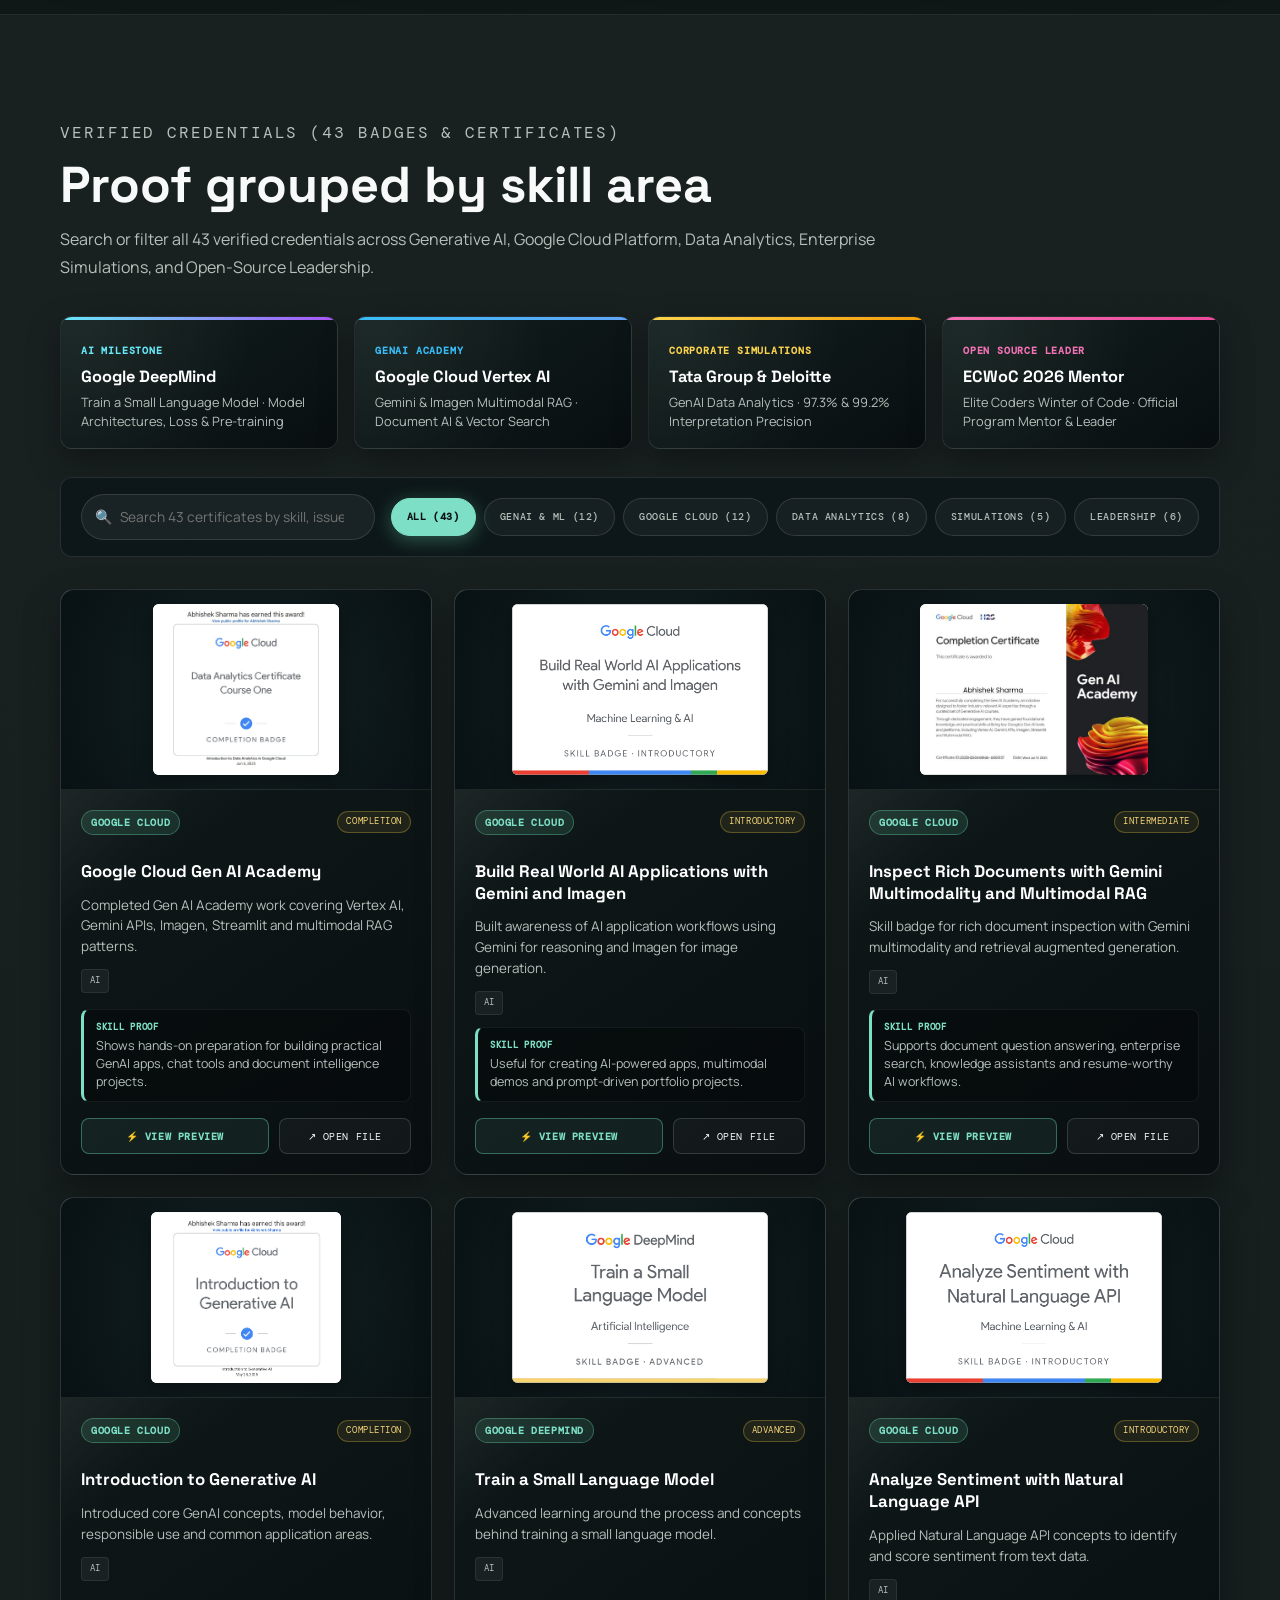
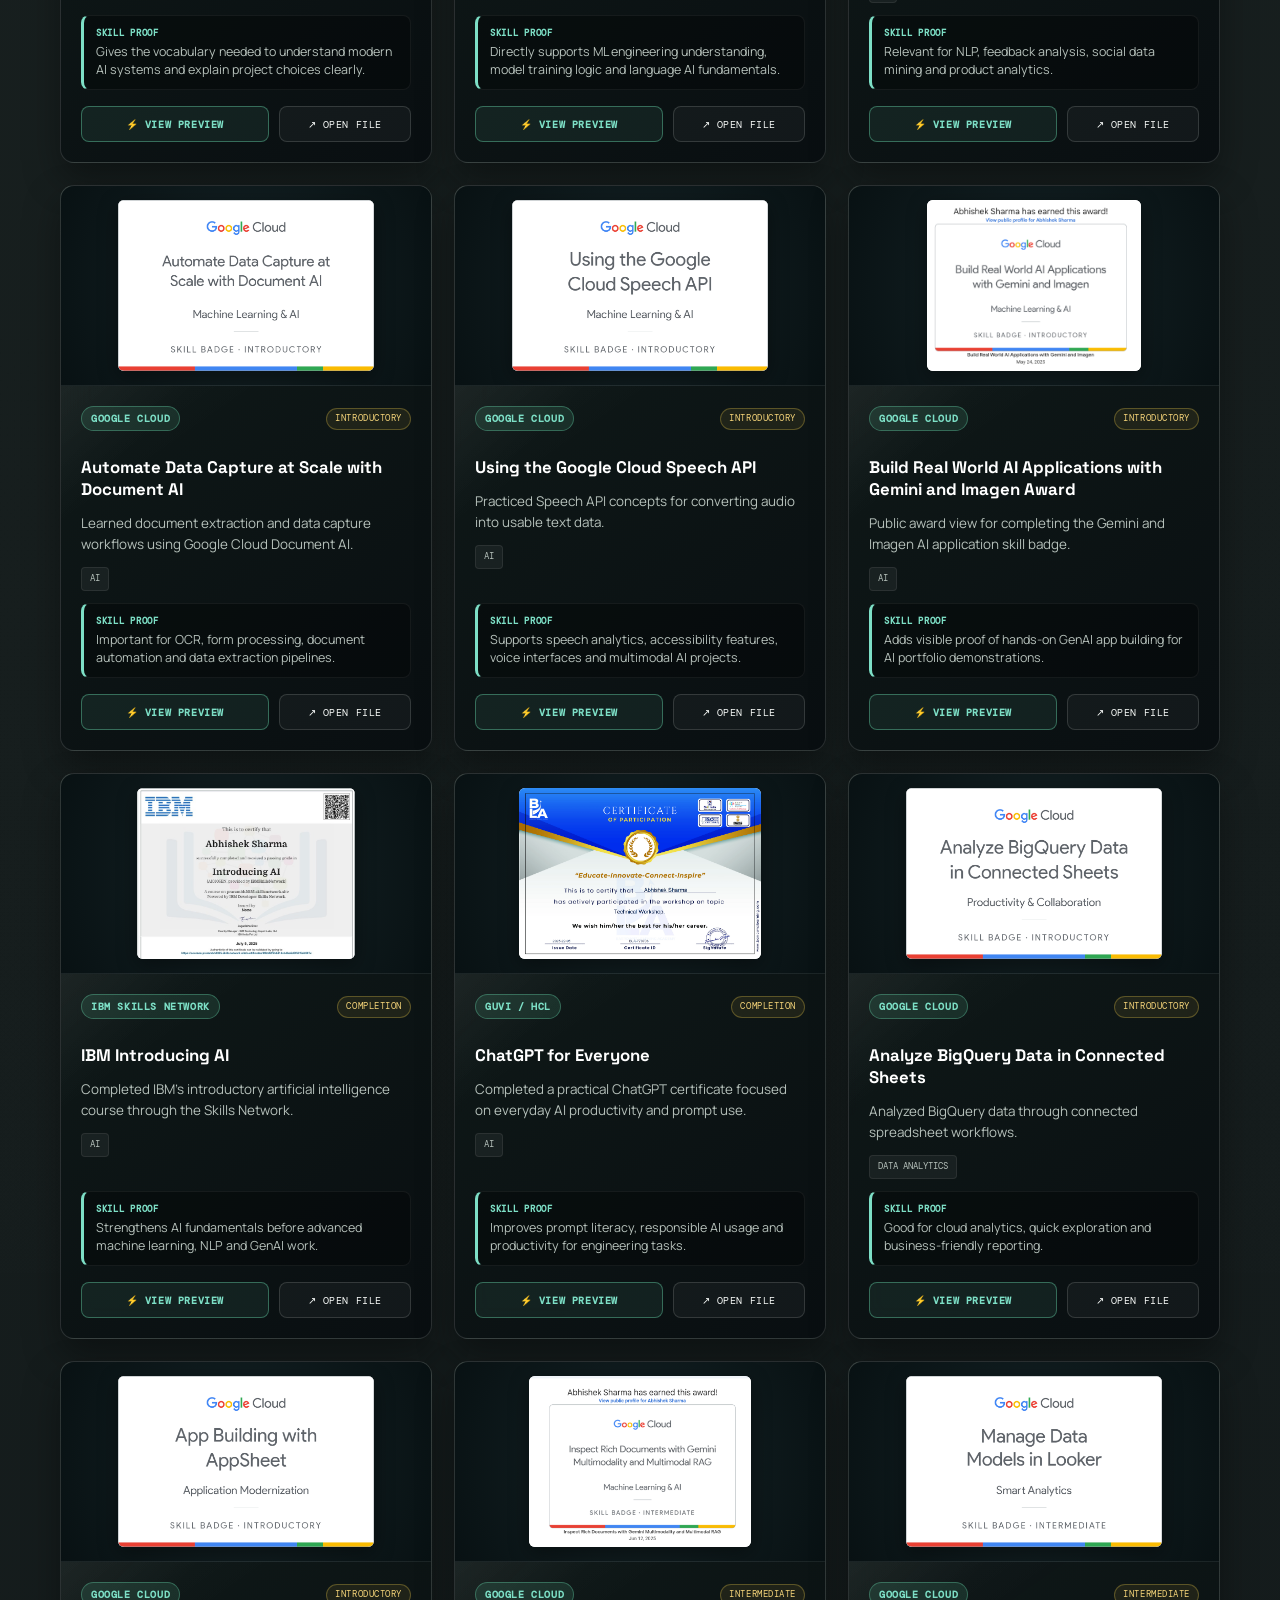
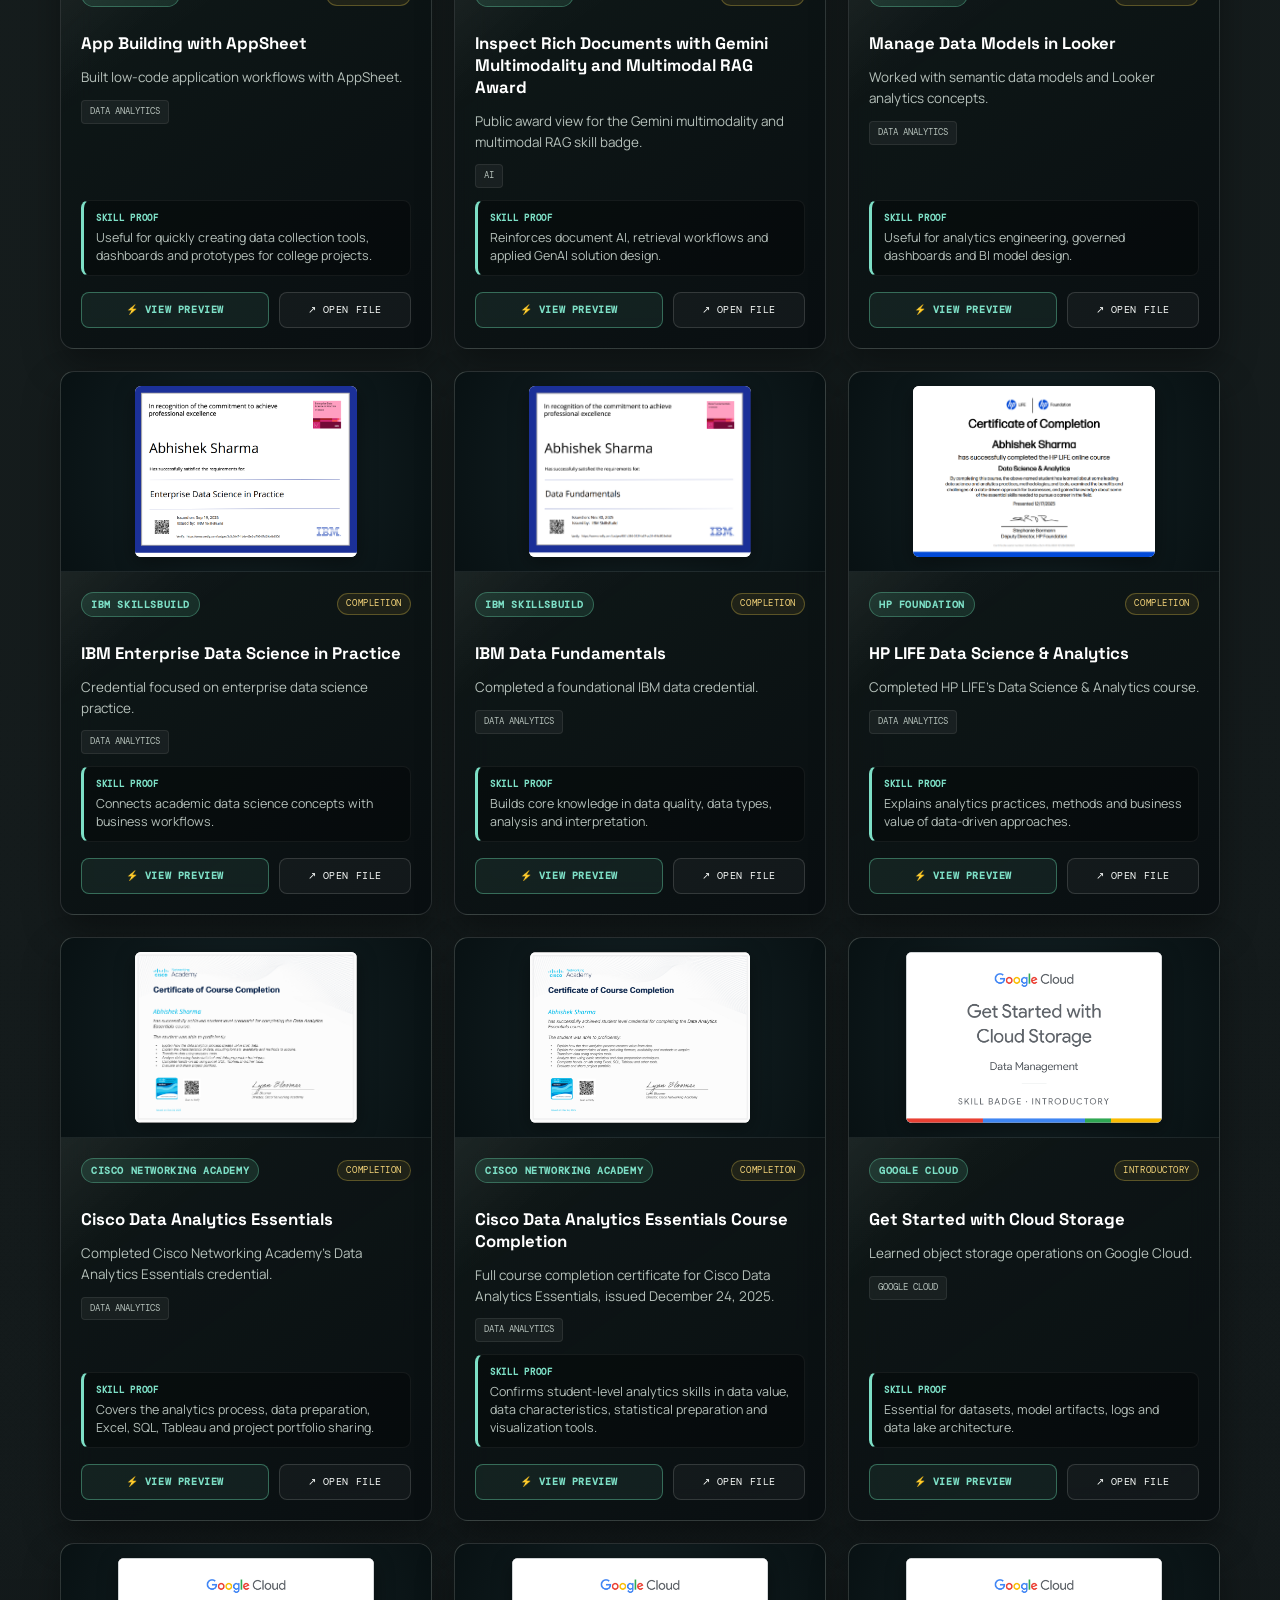
==== commit 57eaac41: "feat: pre-render all 43 verified certificates, add spotlight reel, remove duplicate opacity rule, an" ====
--- a/abhishek_portfolio.html
+++ b/abhishek_portfolio.html
@@ -579,25 +579,1223 @@
       </div>
     </section>
 
-    <section class="section-shell section-alt" id="certificates">
+        <section class="section-shell section-alt" id="certificates">
       <div class="container">
         <div class="section-head compact reveal">
-          <p class="section-kicker">Verified Credentials (<span id="certificateCount">24</span>+ Badges &amp; Certificates)</p>
+          <p class="section-kicker">Verified Credentials (<span id="certificateCount">43</span> Badges &amp; Certificates)</p>
           <h2>Proof grouped by skill area</h2>
-          <p>Search or filter the verified certificate gallery by skill area: AI, analytics, cloud, simulations and leadership.</p>
-        </div>
+          <p>Search or filter all 43 verified credentials across Generative AI, Google Cloud Platform, Data Analytics, Enterprise Simulations, and Open-Source Leadership.</p>
+        </div>
+
+        <div class="cert-spotlight-row reveal">
+          <article class="spotlight-card ai">
+            <span class="spotlight-badge">AI Milestone</span>
+            <div class="spotlight-content">
+              <h4>Google DeepMind</h4>
+              <p>Train a Small Language Model · Model Architectures, Loss &amp; Pre-training</p>
+            </div>
+          </article>
+          <article class="spotlight-card cloud">
+            <span class="spotlight-badge">GenAI Academy</span>
+            <div class="spotlight-content">
+              <h4>Google Cloud Vertex AI</h4>
+              <p>Gemini &amp; Imagen Multimodal RAG · Document AI &amp; Vector Search</p>
+            </div>
+          </article>
+          <article class="spotlight-card sim">
+            <span class="spotlight-badge">Corporate Simulations</span>
+            <div class="spotlight-content">
+              <h4>Tata Group &amp; Deloitte</h4>
+              <p>GenAI Data Analytics · 97.3% &amp; 99.2% Interpretation Precision</p>
+            </div>
+          </article>
+          <article class="spotlight-card lead">
+            <span class="spotlight-badge">Open Source Leader</span>
+            <div class="spotlight-content">
+              <h4>ECWoC 2026 Mentor</h4>
+              <p>Elite Coders Winter of Code · Official Program Mentor &amp; Leader</p>
+            </div>
+          </article>
+        </div>
+
         <div class="cert-controls reveal">
-          <input id="certSearch" type="search" placeholder="Search certificate name, issuer, skill or file..." />
+          <div class="cert-search-wrapper">
+            <span class="cert-search-icon">🔍</span>
+            <input id="certSearch" type="search" placeholder="Search 43 certificates by skill, issuer, or title..." aria-label="Search certificates" />
+          </div>
           <div class="filters" id="filters">
-            <button class="filter active" type="button" data-filter="all">All</button>
-            <button class="filter" type="button" data-filter="AI">AI</button>
-            <button class="filter" type="button" data-filter="Data Analytics">Analytics</button>
-            <button class="filter" type="button" data-filter="Google Cloud">Cloud</button>
-            <button class="filter" type="button" data-filter="Simulation">Simulations</button>
-            <button class="filter" type="button" data-filter="Leadership">Leadership</button>
+            <button class="filter active" type="button" data-filter="all">All (43)</button>
+            <button class="filter" type="button" data-filter="AI">GenAI &amp; ML (12)</button>
+            <button class="filter" type="button" data-filter="Google Cloud">Google Cloud (12)</button>
+            <button class="filter" type="button" data-filter="Data Analytics">Data Analytics (8)</button>
+            <button class="filter" type="button" data-filter="Simulation">Simulations (5)</button>
+            <button class="filter" type="button" data-filter="Leadership">Leadership (6)</button>
           </div>
         </div>
-        <div class="cert-grid" id="certGrid"></div>
+
+        <div class="cert-grid" id="certGrid">
+          <article class="cert-card cat-ai reveal visible" data-category="AI" data-issuer="Google Cloud" data-index="0">
+            <div class="cert-media" tabindex="0" role="button" aria-label="View Google Cloud Gen AI Academy certificate">
+              <img src="Certification/Google Certificate.jpg" alt="Google Cloud Gen AI Academy - Google Cloud" loading="lazy" />
+              <div class="cert-hover-overlay">
+                <span class="cert-expand-icon">🔍 View Fullscreen</span>
+              </div>
+            </div>
+            <div class="cert-body">
+              <div class="cert-top">
+                <span class="cert-issuer-badge">Google Cloud</span>
+                <span class="cert-level-badge">Completion</span>
+              </div>
+              <h3 class="cert-title">Google Cloud Gen AI Academy</h3>
+              <p class="cert-desc">Completed Gen AI Academy work covering Vertex AI, Gemini APIs, Imagen, Streamlit and multimodal RAG patterns.</p>
+              <div class="cert-tags">
+                <span class="cert-category-chip">AI</span>
+              </div>
+              <div class="cert-proof-box">
+                <span class="proof-label">Skill Proof</span>
+                <p class="proof-text">Shows hands-on preparation for building practical GenAI apps, chat tools and document intelligence projects.</p>
+              </div>
+              <div class="cert-actions">
+                <button class="cert-btn-preview" type="button" data-index="0">⚡ View Preview</button>
+                <a class="cert-btn-open" href="Certification/Google Certificate.jpg" target="_blank" rel="noopener">↗ Open File</a>
+              </div>
+            </div>
+          </article>
+          <article class="cert-card cat-ai reveal visible" data-category="AI" data-issuer="Google Cloud" data-index="1">
+            <div class="cert-media" tabindex="0" role="button" aria-label="View Build Real World AI Applications with Gemini and Imagen certificate">
+              <img src="Certification/Build Real World AI Applications with Gemini and Imagen.png" alt="Build Real World AI Applications with Gemini and Imagen - Google Cloud" loading="lazy" />
+              <div class="cert-hover-overlay">
+                <span class="cert-expand-icon">🔍 View Fullscreen</span>
+              </div>
+            </div>
+            <div class="cert-body">
+              <div class="cert-top">
+                <span class="cert-issuer-badge">Google Cloud</span>
+                <span class="cert-level-badge">Introductory</span>
+              </div>
+              <h3 class="cert-title">Build Real World AI Applications with Gemini and Imagen</h3>
+              <p class="cert-desc">Built awareness of AI application workflows using Gemini for reasoning and Imagen for image generation.</p>
+              <div class="cert-tags">
+                <span class="cert-category-chip">AI</span>
+              </div>
+              <div class="cert-proof-box">
+                <span class="proof-label">Skill Proof</span>
+                <p class="proof-text">Useful for creating AI-powered apps, multimodal demos and prompt-driven portfolio projects.</p>
+              </div>
+              <div class="cert-actions">
+                <button class="cert-btn-preview" type="button" data-index="1">⚡ View Preview</button>
+                <a class="cert-btn-open" href="Certification/Build Real World AI Applications with Gemini and Imagen.png" target="_blank" rel="noopener">↗ Open File</a>
+              </div>
+            </div>
+          </article>
+          <article class="cert-card cat-ai reveal visible" data-category="AI" data-issuer="Google Cloud" data-index="2">
+            <div class="cert-media" tabindex="0" role="button" aria-label="View Inspect Rich Documents with Gemini Multimodality and Multimodal RAG certificate">
+              <img src="Certification/Google Certificate (2).jpg" alt="Inspect Rich Documents with Gemini Multimodality and Multimodal RAG - Google Cloud" loading="lazy" />
+              <div class="cert-hover-overlay">
+                <span class="cert-expand-icon">🔍 View Fullscreen</span>
+              </div>
+            </div>
+            <div class="cert-body">
+              <div class="cert-top">
+                <span class="cert-issuer-badge">Google Cloud</span>
+                <span class="cert-level-badge">Intermediate</span>
+              </div>
+              <h3 class="cert-title">Inspect Rich Documents with Gemini Multimodality and Multimodal RAG</h3>
+              <p class="cert-desc">Skill badge for rich document inspection with Gemini multimodality and retrieval augmented generation.</p>
+              <div class="cert-tags">
+                <span class="cert-category-chip">AI</span>
+              </div>
+              <div class="cert-proof-box">
+                <span class="proof-label">Skill Proof</span>
+                <p class="proof-text">Supports document question answering, enterprise search, knowledge assistants and resume-worthy AI workflows.</p>
+              </div>
+              <div class="cert-actions">
+                <button class="cert-btn-preview" type="button" data-index="2">⚡ View Preview</button>
+                <a class="cert-btn-open" href="Certification/Google Certificate (2).jpg" target="_blank" rel="noopener">↗ Open File</a>
+              </div>
+            </div>
+          </article>
+          <article class="cert-card cat-ai reveal visible" data-category="AI" data-issuer="Google Cloud" data-index="3">
+            <div class="cert-media" tabindex="0" role="button" aria-label="View Introduction to Generative AI certificate">
+              <img src="Certification/Google Certificate (3).png" alt="Introduction to Generative AI - Google Cloud" loading="lazy" />
+              <div class="cert-hover-overlay">
+                <span class="cert-expand-icon">🔍 View Fullscreen</span>
+              </div>
+            </div>
+            <div class="cert-body">
+              <div class="cert-top">
+                <span class="cert-issuer-badge">Google Cloud</span>
+                <span class="cert-level-badge">Completion</span>
+              </div>
+              <h3 class="cert-title">Introduction to Generative AI</h3>
+              <p class="cert-desc">Introduced core GenAI concepts, model behavior, responsible use and common application areas.</p>
+              <div class="cert-tags">
+                <span class="cert-category-chip">AI</span>
+              </div>
+              <div class="cert-proof-box">
+                <span class="proof-label">Skill Proof</span>
+                <p class="proof-text">Gives the vocabulary needed to understand modern AI systems and explain project choices clearly.</p>
+              </div>
+              <div class="cert-actions">
+                <button class="cert-btn-preview" type="button" data-index="3">⚡ View Preview</button>
+                <a class="cert-btn-open" href="Certification/Google Certificate (3).png" target="_blank" rel="noopener">↗ Open File</a>
+              </div>
+            </div>
+          </article>
+          <article class="cert-card cat-ai reveal visible" data-category="AI" data-issuer="Google DeepMind" data-index="4">
+            <div class="cert-media" tabindex="0" role="button" aria-label="View Train a Small Language Model certificate">
+              <img src="Certification/Google DeepMind Train A Small Language Model.png" alt="Train a Small Language Model - Google DeepMind" loading="lazy" />
+              <div class="cert-hover-overlay">
+                <span class="cert-expand-icon">🔍 View Fullscreen</span>
+              </div>
+            </div>
+            <div class="cert-body">
+              <div class="cert-top">
+                <span class="cert-issuer-badge">Google DeepMind</span>
+                <span class="cert-level-badge">Advanced</span>
+              </div>
+              <h3 class="cert-title">Train a Small Language Model</h3>
+              <p class="cert-desc">Advanced learning around the process and concepts behind training a small language model.</p>
+              <div class="cert-tags">
+                <span class="cert-category-chip">AI</span>
+              </div>
+              <div class="cert-proof-box">
+                <span class="proof-label">Skill Proof</span>
+                <p class="proof-text">Directly supports ML engineering understanding, model training logic and language AI fundamentals.</p>
+              </div>
+              <div class="cert-actions">
+                <button class="cert-btn-preview" type="button" data-index="4">⚡ View Preview</button>
+                <a class="cert-btn-open" href="Certification/Google DeepMind Train A Small Language Model.png" target="_blank" rel="noopener">↗ Open File</a>
+              </div>
+            </div>
+          </article>
+          <article class="cert-card cat-ai reveal visible" data-category="AI" data-issuer="Google Cloud" data-index="5">
+            <div class="cert-media" tabindex="0" role="button" aria-label="View Analyze Sentiment with Natural Language API certificate">
+              <img src="Certification/Analyze Sentiment with Natural Language API.png" alt="Analyze Sentiment with Natural Language API - Google Cloud" loading="lazy" />
+              <div class="cert-hover-overlay">
+                <span class="cert-expand-icon">🔍 View Fullscreen</span>
+              </div>
+            </div>
+            <div class="cert-body">
+              <div class="cert-top">
+                <span class="cert-issuer-badge">Google Cloud</span>
+                <span class="cert-level-badge">Introductory</span>
+              </div>
+              <h3 class="cert-title">Analyze Sentiment with Natural Language API</h3>
+              <p class="cert-desc">Applied Natural Language API concepts to identify and score sentiment from text data.</p>
+              <div class="cert-tags">
+                <span class="cert-category-chip">AI</span>
+              </div>
+              <div class="cert-proof-box">
+                <span class="proof-label">Skill Proof</span>
+                <p class="proof-text">Relevant for NLP, feedback analysis, social data mining and product analytics.</p>
+              </div>
+              <div class="cert-actions">
+                <button class="cert-btn-preview" type="button" data-index="5">⚡ View Preview</button>
+                <a class="cert-btn-open" href="Certification/Analyze Sentiment with Natural Language API.png" target="_blank" rel="noopener">↗ Open File</a>
+              </div>
+            </div>
+          </article>
+          <article class="cert-card cat-ai reveal visible" data-category="AI" data-issuer="Google Cloud" data-index="6">
+            <div class="cert-media" tabindex="0" role="button" aria-label="View Automate Data Capture at Scale with Document AI certificate">
+              <img src="Certification/Automate Data Capture at Scale with Document AI.png" alt="Automate Data Capture at Scale with Document AI - Google Cloud" loading="lazy" />
+              <div class="cert-hover-overlay">
+                <span class="cert-expand-icon">🔍 View Fullscreen</span>
+              </div>
+            </div>
+            <div class="cert-body">
+              <div class="cert-top">
+                <span class="cert-issuer-badge">Google Cloud</span>
+                <span class="cert-level-badge">Introductory</span>
+              </div>
+              <h3 class="cert-title">Automate Data Capture at Scale with Document AI</h3>
+              <p class="cert-desc">Learned document extraction and data capture workflows using Google Cloud Document AI.</p>
+              <div class="cert-tags">
+                <span class="cert-category-chip">AI</span>
+              </div>
+              <div class="cert-proof-box">
+                <span class="proof-label">Skill Proof</span>
+                <p class="proof-text">Important for OCR, form processing, document automation and data extraction pipelines.</p>
+              </div>
+              <div class="cert-actions">
+                <button class="cert-btn-preview" type="button" data-index="6">⚡ View Preview</button>
+                <a class="cert-btn-open" href="Certification/Automate Data Capture at Scale with Document AI.png" target="_blank" rel="noopener">↗ Open File</a>
+              </div>
+            </div>
+          </article>
+          <article class="cert-card cat-ai reveal visible" data-category="AI" data-issuer="Google Cloud" data-index="7">
+            <div class="cert-media" tabindex="0" role="button" aria-label="View Using the Google Cloud Speech API certificate">
+              <img src="Certification/Using the Google Cloud Speech API.png" alt="Using the Google Cloud Speech API - Google Cloud" loading="lazy" />
+              <div class="cert-hover-overlay">
+                <span class="cert-expand-icon">🔍 View Fullscreen</span>
+              </div>
+            </div>
+            <div class="cert-body">
+              <div class="cert-top">
+                <span class="cert-issuer-badge">Google Cloud</span>
+                <span class="cert-level-badge">Introductory</span>
+              </div>
+              <h3 class="cert-title">Using the Google Cloud Speech API</h3>
+              <p class="cert-desc">Practiced Speech API concepts for converting audio into usable text data.</p>
+              <div class="cert-tags">
+                <span class="cert-category-chip">AI</span>
+              </div>
+              <div class="cert-proof-box">
+                <span class="proof-label">Skill Proof</span>
+                <p class="proof-text">Supports speech analytics, accessibility features, voice interfaces and multimodal AI projects.</p>
+              </div>
+              <div class="cert-actions">
+                <button class="cert-btn-preview" type="button" data-index="7">⚡ View Preview</button>
+                <a class="cert-btn-open" href="Certification/Using the Google Cloud Speech API.png" target="_blank" rel="noopener">↗ Open File</a>
+              </div>
+            </div>
+          </article>
+          <article class="cert-card cat-ai reveal visible" data-category="AI" data-issuer="Google Cloud" data-index="8">
+            <div class="cert-media" tabindex="0" role="button" aria-label="View Build Real World AI Applications with Gemini and Imagen Award certificate">
+              <img src="Certification/Google Certificate.png" alt="Build Real World AI Applications with Gemini and Imagen Award - Google Cloud" loading="lazy" />
+              <div class="cert-hover-overlay">
+                <span class="cert-expand-icon">🔍 View Fullscreen</span>
+              </div>
+            </div>
+            <div class="cert-body">
+              <div class="cert-top">
+                <span class="cert-issuer-badge">Google Cloud</span>
+                <span class="cert-level-badge">Introductory</span>
+              </div>
+              <h3 class="cert-title">Build Real World AI Applications with Gemini and Imagen Award</h3>
+              <p class="cert-desc">Public award view for completing the Gemini and Imagen AI application skill badge.</p>
+              <div class="cert-tags">
+                <span class="cert-category-chip">AI</span>
+              </div>
+              <div class="cert-proof-box">
+                <span class="proof-label">Skill Proof</span>
+                <p class="proof-text">Adds visible proof of hands-on GenAI app building for AI portfolio demonstrations.</p>
+              </div>
+              <div class="cert-actions">
+                <button class="cert-btn-preview" type="button" data-index="8">⚡ View Preview</button>
+                <a class="cert-btn-open" href="Certification/Google Certificate.png" target="_blank" rel="noopener">↗ Open File</a>
+              </div>
+            </div>
+          </article>
+          <article class="cert-card cat-ai reveal visible" data-category="AI" data-issuer="IBM Skills Network" data-index="9">
+            <div class="cert-media" tabindex="0" role="button" aria-label="View IBM Introducing AI certificate">
+              <img src="Certification/IBM  Certificate.jpg" alt="IBM Introducing AI - IBM Skills Network" loading="lazy" />
+              <div class="cert-hover-overlay">
+                <span class="cert-expand-icon">🔍 View Fullscreen</span>
+              </div>
+            </div>
+            <div class="cert-body">
+              <div class="cert-top">
+                <span class="cert-issuer-badge">IBM Skills Network</span>
+                <span class="cert-level-badge">Completion</span>
+              </div>
+              <h3 class="cert-title">IBM Introducing AI</h3>
+              <p class="cert-desc">Completed IBM's introductory artificial intelligence course through the Skills Network.</p>
+              <div class="cert-tags">
+                <span class="cert-category-chip">AI</span>
+              </div>
+              <div class="cert-proof-box">
+                <span class="proof-label">Skill Proof</span>
+                <p class="proof-text">Strengthens AI fundamentals before advanced machine learning, NLP and GenAI work.</p>
+              </div>
+              <div class="cert-actions">
+                <button class="cert-btn-preview" type="button" data-index="9">⚡ View Preview</button>
+                <a class="cert-btn-open" href="Certification/IBM  Certificate.jpg" target="_blank" rel="noopener">↗ Open File</a>
+              </div>
+            </div>
+          </article>
+          <article class="cert-card cat-ai reveal visible" data-category="AI" data-issuer="GUVI / HCL" data-index="10">
+            <div class="cert-media" tabindex="0" role="button" aria-label="View ChatGPT for Everyone certificate">
+              <img src="Certification/student_certificate_20250522130706.png" alt="ChatGPT for Everyone - GUVI / HCL" loading="lazy" />
+              <div class="cert-hover-overlay">
+                <span class="cert-expand-icon">🔍 View Fullscreen</span>
+              </div>
+            </div>
+            <div class="cert-body">
+              <div class="cert-top">
+                <span class="cert-issuer-badge">GUVI / HCL</span>
+                <span class="cert-level-badge">Completion</span>
+              </div>
+              <h3 class="cert-title">ChatGPT for Everyone</h3>
+              <p class="cert-desc">Completed a practical ChatGPT certificate focused on everyday AI productivity and prompt use.</p>
+              <div class="cert-tags">
+                <span class="cert-category-chip">AI</span>
+              </div>
+              <div class="cert-proof-box">
+                <span class="proof-label">Skill Proof</span>
+                <p class="proof-text">Improves prompt literacy, responsible AI usage and productivity for engineering tasks.</p>
+              </div>
+              <div class="cert-actions">
+                <button class="cert-btn-preview" type="button" data-index="10">⚡ View Preview</button>
+                <a class="cert-btn-open" href="Certification/student_certificate_20250522130706.png" target="_blank" rel="noopener">↗ Open File</a>
+              </div>
+            </div>
+          </article>
+          <article class="cert-card cat-analytics reveal visible" data-category="Data Analytics" data-issuer="Google Cloud" data-index="11">
+            <div class="cert-media" tabindex="0" role="button" aria-label="View Analyze BigQuery Data in Connected Sheets certificate">
+              <img src="Certification/Analyze BigQuery Data in Connected Sheets.png" alt="Analyze BigQuery Data in Connected Sheets - Google Cloud" loading="lazy" />
+              <div class="cert-hover-overlay">
+                <span class="cert-expand-icon">🔍 View Fullscreen</span>
+              </div>
+            </div>
+            <div class="cert-body">
+              <div class="cert-top">
+                <span class="cert-issuer-badge">Google Cloud</span>
+                <span class="cert-level-badge">Introductory</span>
+              </div>
+              <h3 class="cert-title">Analyze BigQuery Data in Connected Sheets</h3>
+              <p class="cert-desc">Analyzed BigQuery data through connected spreadsheet workflows.</p>
+              <div class="cert-tags">
+                <span class="cert-category-chip">Data Analytics</span>
+              </div>
+              <div class="cert-proof-box">
+                <span class="proof-label">Skill Proof</span>
+                <p class="proof-text">Good for cloud analytics, quick exploration and business-friendly reporting.</p>
+              </div>
+              <div class="cert-actions">
+                <button class="cert-btn-preview" type="button" data-index="11">⚡ View Preview</button>
+                <a class="cert-btn-open" href="Certification/Analyze BigQuery Data in Connected Sheets.png" target="_blank" rel="noopener">↗ Open File</a>
+              </div>
+            </div>
+          </article>
+          <article class="cert-card cat-analytics reveal visible" data-category="Data Analytics" data-issuer="Google Cloud" data-index="12">
+            <div class="cert-media" tabindex="0" role="button" aria-label="View App Building with AppSheet certificate">
+              <img src="Certification/App Building with AppSheet.png" alt="App Building with AppSheet - Google Cloud" loading="lazy" />
+              <div class="cert-hover-overlay">
+                <span class="cert-expand-icon">🔍 View Fullscreen</span>
+              </div>
+            </div>
+            <div class="cert-body">
+              <div class="cert-top">
+                <span class="cert-issuer-badge">Google Cloud</span>
+                <span class="cert-level-badge">Introductory</span>
+              </div>
+              <h3 class="cert-title">App Building with AppSheet</h3>
+              <p class="cert-desc">Built low-code application workflows with AppSheet.</p>
+              <div class="cert-tags">
+                <span class="cert-category-chip">Data Analytics</span>
+              </div>
+              <div class="cert-proof-box">
+                <span class="proof-label">Skill Proof</span>
+                <p class="proof-text">Useful for quickly creating data collection tools, dashboards and prototypes for college projects.</p>
+              </div>
+              <div class="cert-actions">
+                <button class="cert-btn-preview" type="button" data-index="12">⚡ View Preview</button>
+                <a class="cert-btn-open" href="Certification/App Building with AppSheet.png" target="_blank" rel="noopener">↗ Open File</a>
+              </div>
+            </div>
+          </article>
+          <article class="cert-card cat-ai reveal visible" data-category="AI" data-issuer="Google Cloud" data-index="13">
+            <div class="cert-media" tabindex="0" role="button" aria-label="View Inspect Rich Documents with Gemini Multimodality and Multimodal RAG Award certificate">
+              <img src="Certification/Google Certificate (2).png" alt="Inspect Rich Documents with Gemini Multimodality and Multimodal RAG Award - Google Cloud" loading="lazy" />
+              <div class="cert-hover-overlay">
+                <span class="cert-expand-icon">🔍 View Fullscreen</span>
+              </div>
+            </div>
+            <div class="cert-body">
+              <div class="cert-top">
+                <span class="cert-issuer-badge">Google Cloud</span>
+                <span class="cert-level-badge">Intermediate</span>
+              </div>
+              <h3 class="cert-title">Inspect Rich Documents with Gemini Multimodality and Multimodal RAG Award</h3>
+              <p class="cert-desc">Public award view for the Gemini multimodality and multimodal RAG skill badge.</p>
+              <div class="cert-tags">
+                <span class="cert-category-chip">AI</span>
+              </div>
+              <div class="cert-proof-box">
+                <span class="proof-label">Skill Proof</span>
+                <p class="proof-text">Reinforces document AI, retrieval workflows and applied GenAI solution design.</p>
+              </div>
+              <div class="cert-actions">
+                <button class="cert-btn-preview" type="button" data-index="13">⚡ View Preview</button>
+                <a class="cert-btn-open" href="Certification/Google Certificate (2).png" target="_blank" rel="noopener">↗ Open File</a>
+              </div>
+            </div>
+          </article>
+          <article class="cert-card cat-analytics reveal visible" data-category="Data Analytics" data-issuer="Google Cloud" data-index="14">
+            <div class="cert-media" tabindex="0" role="button" aria-label="View Manage Data Models in Looker certificate">
+              <img src="Certification/Manage Data Models in Looker.png" alt="Manage Data Models in Looker - Google Cloud" loading="lazy" />
+              <div class="cert-hover-overlay">
+                <span class="cert-expand-icon">🔍 View Fullscreen</span>
+              </div>
+            </div>
+            <div class="cert-body">
+              <div class="cert-top">
+                <span class="cert-issuer-badge">Google Cloud</span>
+                <span class="cert-level-badge">Intermediate</span>
+              </div>
+              <h3 class="cert-title">Manage Data Models in Looker</h3>
+              <p class="cert-desc">Worked with semantic data models and Looker analytics concepts.</p>
+              <div class="cert-tags">
+                <span class="cert-category-chip">Data Analytics</span>
+              </div>
+              <div class="cert-proof-box">
+                <span class="proof-label">Skill Proof</span>
+                <p class="proof-text">Useful for analytics engineering, governed dashboards and BI model design.</p>
+              </div>
+              <div class="cert-actions">
+                <button class="cert-btn-preview" type="button" data-index="14">⚡ View Preview</button>
+                <a class="cert-btn-open" href="Certification/Manage Data Models in Looker.png" target="_blank" rel="noopener">↗ Open File</a>
+              </div>
+            </div>
+          </article>
+          <article class="cert-card cat-analytics reveal visible" data-category="Data Analytics" data-issuer="IBM SkillsBuild" data-index="15">
+            <div class="cert-media" tabindex="0" role="button" aria-label="View IBM Enterprise Data Science in Practice certificate">
+              <img src="Certification/Screenshot 2025-12-01 001846.png" alt="IBM Enterprise Data Science in Practice - IBM SkillsBuild" loading="lazy" />
+              <div class="cert-hover-overlay">
+                <span class="cert-expand-icon">🔍 View Fullscreen</span>
+              </div>
+            </div>
+            <div class="cert-body">
+              <div class="cert-top">
+                <span class="cert-issuer-badge">IBM SkillsBuild</span>
+                <span class="cert-level-badge">Completion</span>
+              </div>
+              <h3 class="cert-title">IBM Enterprise Data Science in Practice</h3>
+              <p class="cert-desc">Credential focused on enterprise data science practice.</p>
+              <div class="cert-tags">
+                <span class="cert-category-chip">Data Analytics</span>
+              </div>
+              <div class="cert-proof-box">
+                <span class="proof-label">Skill Proof</span>
+                <p class="proof-text">Connects academic data science concepts with business workflows.</p>
+              </div>
+              <div class="cert-actions">
+                <button class="cert-btn-preview" type="button" data-index="15">⚡ View Preview</button>
+                <a class="cert-btn-open" href="Certification/Screenshot 2025-12-01 001846.png" target="_blank" rel="noopener">↗ Open File</a>
+              </div>
+            </div>
+          </article>
+          <article class="cert-card cat-analytics reveal visible" data-category="Data Analytics" data-issuer="IBM SkillsBuild" data-index="16">
+            <div class="cert-media" tabindex="0" role="button" aria-label="View IBM Data Fundamentals certificate">
+              <img src="Certification/Screenshot 2025-12-01 002735.png" alt="IBM Data Fundamentals - IBM SkillsBuild" loading="lazy" />
+              <div class="cert-hover-overlay">
+                <span class="cert-expand-icon">🔍 View Fullscreen</span>
+              </div>
+            </div>
+            <div class="cert-body">
+              <div class="cert-top">
+                <span class="cert-issuer-badge">IBM SkillsBuild</span>
+                <span class="cert-level-badge">Completion</span>
+              </div>
+              <h3 class="cert-title">IBM Data Fundamentals</h3>
+              <p class="cert-desc">Completed a foundational IBM data credential.</p>
+              <div class="cert-tags">
+                <span class="cert-category-chip">Data Analytics</span>
+              </div>
+              <div class="cert-proof-box">
+                <span class="proof-label">Skill Proof</span>
+                <p class="proof-text">Builds core knowledge in data quality, data types, analysis and interpretation.</p>
+              </div>
+              <div class="cert-actions">
+                <button class="cert-btn-preview" type="button" data-index="16">⚡ View Preview</button>
+                <a class="cert-btn-open" href="Certification/Screenshot 2025-12-01 002735.png" target="_blank" rel="noopener">↗ Open File</a>
+              </div>
+            </div>
+          </article>
+          <article class="cert-card cat-analytics reveal visible" data-category="Data Analytics" data-issuer="HP Foundation" data-index="17">
+            <div class="cert-media" tabindex="0" role="button" aria-label="View HP LIFE Data Science &amp; Analytics certificate">
+              <img src="Certification/Screenshot 2025-12-18 212629.png" alt="HP LIFE Data Science &amp; Analytics - HP Foundation" loading="lazy" />
+              <div class="cert-hover-overlay">
+                <span class="cert-expand-icon">🔍 View Fullscreen</span>
+              </div>
+            </div>
+            <div class="cert-body">
+              <div class="cert-top">
+                <span class="cert-issuer-badge">HP Foundation</span>
+                <span class="cert-level-badge">Completion</span>
+              </div>
+              <h3 class="cert-title">HP LIFE Data Science &amp; Analytics</h3>
+              <p class="cert-desc">Completed HP LIFE's Data Science &amp; Analytics course.</p>
+              <div class="cert-tags">
+                <span class="cert-category-chip">Data Analytics</span>
+              </div>
+              <div class="cert-proof-box">
+                <span class="proof-label">Skill Proof</span>
+                <p class="proof-text">Explains analytics practices, methods and business value of data-driven approaches.</p>
+              </div>
+              <div class="cert-actions">
+                <button class="cert-btn-preview" type="button" data-index="17">⚡ View Preview</button>
+                <a class="cert-btn-open" href="Certification/Screenshot 2025-12-18 212629.png" target="_blank" rel="noopener">↗ Open File</a>
+              </div>
+            </div>
+          </article>
+          <article class="cert-card cat-analytics reveal visible" data-category="Data Analytics" data-issuer="Cisco Networking Academy" data-index="18">
+            <div class="cert-media" tabindex="0" role="button" aria-label="View Cisco Data Analytics Essentials certificate">
+              <img src="Certification/Screenshot 2025-12-25 181911.png" alt="Cisco Data Analytics Essentials - Cisco Networking Academy" loading="lazy" />
+              <div class="cert-hover-overlay">
+                <span class="cert-expand-icon">🔍 View Fullscreen</span>
+              </div>
+            </div>
+            <div class="cert-body">
+              <div class="cert-top">
+                <span class="cert-issuer-badge">Cisco Networking Academy</span>
+                <span class="cert-level-badge">Completion</span>
+              </div>
+              <h3 class="cert-title">Cisco Data Analytics Essentials</h3>
+              <p class="cert-desc">Completed Cisco Networking Academy's Data Analytics Essentials credential.</p>
+              <div class="cert-tags">
+                <span class="cert-category-chip">Data Analytics</span>
+              </div>
+              <div class="cert-proof-box">
+                <span class="proof-label">Skill Proof</span>
+                <p class="proof-text">Covers the analytics process, data preparation, Excel, SQL, Tableau and project portfolio sharing.</p>
+              </div>
+              <div class="cert-actions">
+                <button class="cert-btn-preview" type="button" data-index="18">⚡ View Preview</button>
+                <a class="cert-btn-open" href="Certification/Screenshot 2025-12-25 181911.png" target="_blank" rel="noopener">↗ Open File</a>
+              </div>
+            </div>
+          </article>
+          <article class="cert-card cat-analytics reveal visible" data-category="Data Analytics" data-issuer="Cisco Networking Academy" data-index="19">
+            <div class="cert-media" tabindex="0" role="button" aria-label="View Cisco Data Analytics Essentials Course Completion certificate">
+              <img src="Certification/Screenshot 2026-05-09 154323.png" alt="Cisco Data Analytics Essentials Course Completion - Cisco Networking Academy" loading="lazy" />
+              <div class="cert-hover-overlay">
+                <span class="cert-expand-icon">🔍 View Fullscreen</span>
+              </div>
+            </div>
+            <div class="cert-body">
+              <div class="cert-top">
+                <span class="cert-issuer-badge">Cisco Networking Academy</span>
+                <span class="cert-level-badge">Completion</span>
+              </div>
+              <h3 class="cert-title">Cisco Data Analytics Essentials Course Completion</h3>
+              <p class="cert-desc">Full course completion certificate for Cisco Data Analytics Essentials, issued December 24, 2025.</p>
+              <div class="cert-tags">
+                <span class="cert-category-chip">Data Analytics</span>
+              </div>
+              <div class="cert-proof-box">
+                <span class="proof-label">Skill Proof</span>
+                <p class="proof-text">Confirms student-level analytics skills in data value, data characteristics, statistical preparation and visualization tools.</p>
+              </div>
+              <div class="cert-actions">
+                <button class="cert-btn-preview" type="button" data-index="19">⚡ View Preview</button>
+                <a class="cert-btn-open" href="Certification/Screenshot 2026-05-09 154323.png" target="_blank" rel="noopener">↗ Open File</a>
+              </div>
+            </div>
+          </article>
+          <article class="cert-card cat-cloud reveal visible" data-category="Google Cloud" data-issuer="Google Cloud" data-index="20">
+            <div class="cert-media" tabindex="0" role="button" aria-label="View Get Started with Cloud Storage certificate">
+              <img src="Certification/Get Started with Cloud Storage.png" alt="Get Started with Cloud Storage - Google Cloud" loading="lazy" />
+              <div class="cert-hover-overlay">
+                <span class="cert-expand-icon">🔍 View Fullscreen</span>
+              </div>
+            </div>
+            <div class="cert-body">
+              <div class="cert-top">
+                <span class="cert-issuer-badge">Google Cloud</span>
+                <span class="cert-level-badge">Introductory</span>
+              </div>
+              <h3 class="cert-title">Get Started with Cloud Storage</h3>
+              <p class="cert-desc">Learned object storage operations on Google Cloud.</p>
+              <div class="cert-tags">
+                <span class="cert-category-chip">Google Cloud</span>
+              </div>
+              <div class="cert-proof-box">
+                <span class="proof-label">Skill Proof</span>
+                <p class="proof-text">Essential for datasets, model artifacts, logs and data lake architecture.</p>
+              </div>
+              <div class="cert-actions">
+                <button class="cert-btn-preview" type="button" data-index="20">⚡ View Preview</button>
+                <a class="cert-btn-open" href="Certification/Get Started with Cloud Storage.png" target="_blank" rel="noopener">↗ Open File</a>
+              </div>
+            </div>
+          </article>
+          <article class="cert-card cat-cloud reveal visible" data-category="Google Cloud" data-issuer="Google Cloud" data-index="21">
+            <div class="cert-media" tabindex="0" role="button" aria-label="View Create a Streaming Data Lake on Cloud Storage certificate">
+              <img src="Certification/Create a Streaming Data Lake on Cloud Storage.png" alt="Create a Streaming Data Lake on Cloud Storage - Google Cloud" loading="lazy" />
+              <div class="cert-hover-overlay">
+                <span class="cert-expand-icon">🔍 View Fullscreen</span>
+              </div>
+            </div>
+            <div class="cert-body">
+              <div class="cert-top">
+                <span class="cert-issuer-badge">Google Cloud</span>
+                <span class="cert-level-badge">Introductory</span>
+              </div>
+              <h3 class="cert-title">Create a Streaming Data Lake on Cloud Storage</h3>
+              <p class="cert-desc">Built patterns for streaming data lakes on Cloud Storage.</p>
+              <div class="cert-tags">
+                <span class="cert-category-chip">Google Cloud</span>
+              </div>
+              <div class="cert-proof-box">
+                <span class="proof-label">Skill Proof</span>
+                <p class="proof-text">Supports data engineering, event ingestion and scalable storage design.</p>
+              </div>
+              <div class="cert-actions">
+                <button class="cert-btn-preview" type="button" data-index="21">⚡ View Preview</button>
+                <a class="cert-btn-open" href="Certification/Create a Streaming Data Lake on Cloud Storage.png" target="_blank" rel="noopener">↗ Open File</a>
+              </div>
+            </div>
+          </article>
+          <article class="cert-card cat-cloud reveal visible" data-category="Google Cloud" data-issuer="Google Cloud" data-index="22">
+            <div class="cert-media" tabindex="0" role="button" aria-label="View Get Started with Dataplex certificate">
+              <img src="Certification/Get Started with Dataplex.png" alt="Get Started with Dataplex - Google Cloud" loading="lazy" />
+              <div class="cert-hover-overlay">
+                <span class="cert-expand-icon">🔍 View Fullscreen</span>
+              </div>
+            </div>
+            <div class="cert-body">
+              <div class="cert-top">
+                <span class="cert-issuer-badge">Google Cloud</span>
+                <span class="cert-level-badge">Introductory</span>
+              </div>
+              <h3 class="cert-title">Get Started with Dataplex</h3>
+              <p class="cert-desc">Explored Dataplex for managing distributed cloud data.</p>
+              <div class="cert-tags">
+                <span class="cert-category-chip">Google Cloud</span>
+              </div>
+              <div class="cert-proof-box">
+                <span class="proof-label">Skill Proof</span>
+                <p class="proof-text">Useful for governance, cataloging and lifecycle management in analytics systems.</p>
+              </div>
+              <div class="cert-actions">
+                <button class="cert-btn-preview" type="button" data-index="22">⚡ View Preview</button>
+                <a class="cert-btn-open" href="Certification/Get Started with Dataplex.png" target="_blank" rel="noopener">↗ Open File</a>
+              </div>
+            </div>
+          </article>
+          <article class="cert-card cat-cloud reveal visible" data-category="Google Cloud" data-issuer="Google Cloud" data-index="23">
+            <div class="cert-media" tabindex="0" role="button" aria-label="View Get Started with Pub/Sub certificate">
+              <img src="Certification/Get Started with Pub & Sub.png" alt="Get Started with Pub/Sub - Google Cloud" loading="lazy" />
+              <div class="cert-hover-overlay">
+                <span class="cert-expand-icon">🔍 View Fullscreen</span>
+              </div>
+            </div>
+            <div class="cert-body">
+              <div class="cert-top">
+                <span class="cert-issuer-badge">Google Cloud</span>
+                <span class="cert-level-badge">Introductory</span>
+              </div>
+              <h3 class="cert-title">Get Started with Pub/Sub</h3>
+              <p class="cert-desc">Learned publish-subscribe messaging patterns on Google Cloud.</p>
+              <div class="cert-tags">
+                <span class="cert-category-chip">Google Cloud</span>
+              </div>
+              <div class="cert-proof-box">
+                <span class="proof-label">Skill Proof</span>
+                <p class="proof-text">Important for streaming pipelines, event ingestion and real-time analytics.</p>
+              </div>
+              <div class="cert-actions">
+                <button class="cert-btn-preview" type="button" data-index="23">⚡ View Preview</button>
+                <a class="cert-btn-open" href="Certification/Get Started with Pub & Sub.png" target="_blank" rel="noopener">↗ Open File</a>
+              </div>
+            </div>
+          </article>
+          <article class="cert-card cat-cloud reveal visible" data-category="Google Cloud" data-issuer="Google Cloud" data-index="24">
+            <div class="cert-media" tabindex="0" role="button" aria-label="View Get Started with Eventarc certificate">
+              <img src="Certification/Get Started with Eventarc.png" alt="Get Started with Eventarc - Google Cloud" loading="lazy" />
+              <div class="cert-hover-overlay">
+                <span class="cert-expand-icon">🔍 View Fullscreen</span>
+              </div>
+            </div>
+            <div class="cert-body">
+              <div class="cert-top">
+                <span class="cert-issuer-badge">Google Cloud</span>
+                <span class="cert-level-badge">Introductory</span>
+              </div>
+              <h3 class="cert-title">Get Started with Eventarc</h3>
+              <p class="cert-desc">Practiced event-driven architecture concepts using Eventarc.</p>
+              <div class="cert-tags">
+                <span class="cert-category-chip">Google Cloud</span>
+              </div>
+              <div class="cert-proof-box">
+                <span class="proof-label">Skill Proof</span>
+                <p class="proof-text">Useful for serverless data workflows and automated cloud triggers.</p>
+              </div>
+              <div class="cert-actions">
+                <button class="cert-btn-preview" type="button" data-index="24">⚡ View Preview</button>
+                <a class="cert-btn-open" href="Certification/Get Started with Eventarc.png" target="_blank" rel="noopener">↗ Open File</a>
+              </div>
+            </div>
+          </article>
+          <article class="cert-card cat-cloud reveal visible" data-category="Google Cloud" data-issuer="Google Cloud" data-index="25">
+            <div class="cert-media" tabindex="0" role="button" aria-label="View App Engine: 3 Ways certificate">
+              <img src="Certification/App Engine 3 Ways.png" alt="App Engine: 3 Ways - Google Cloud" loading="lazy" />
+              <div class="cert-hover-overlay">
+                <span class="cert-expand-icon">🔍 View Fullscreen</span>
+              </div>
+            </div>
+            <div class="cert-body">
+              <div class="cert-top">
+                <span class="cert-issuer-badge">Google Cloud</span>
+                <span class="cert-level-badge">Introductory</span>
+              </div>
+              <h3 class="cert-title">App Engine: 3 Ways</h3>
+              <p class="cert-desc">Explored deployment approaches for applications on App Engine.</p>
+              <div class="cert-tags">
+                <span class="cert-category-chip">Google Cloud</span>
+              </div>
+              <div class="cert-proof-box">
+                <span class="proof-label">Skill Proof</span>
+                <p class="proof-text">Helps deploy data apps, APIs and ML demos on cloud infrastructure.</p>
+              </div>
+              <div class="cert-actions">
+                <button class="cert-btn-preview" type="button" data-index="25">⚡ View Preview</button>
+                <a class="cert-btn-open" href="Certification/App Engine 3 Ways.png" target="_blank" rel="noopener">↗ Open File</a>
+              </div>
+            </div>
+          </article>
+          <article class="cert-card cat-cloud reveal visible" data-category="Google Cloud" data-issuer="Google Cloud" data-index="26">
+            <div class="cert-media" tabindex="0" role="button" aria-label="View Google Cloud Infrastructure for Azure Professionals certificate">
+              <img src="Certification/Google Cloud Infrastructure for Azure Professionals.png" alt="Google Cloud Infrastructure for Azure Professionals - Google Cloud" loading="lazy" />
+              <div class="cert-hover-overlay">
+                <span class="cert-expand-icon">🔍 View Fullscreen</span>
+              </div>
+            </div>
+            <div class="cert-body">
+              <div class="cert-top">
+                <span class="cert-issuer-badge">Google Cloud</span>
+                <span class="cert-level-badge">Intermediate</span>
+              </div>
+              <h3 class="cert-title">Google Cloud Infrastructure for Azure Professionals</h3>
+              <p class="cert-desc">Intermediate infrastructure badge comparing Google Cloud and Azure concepts.</p>
+              <div class="cert-tags">
+                <span class="cert-category-chip">Google Cloud</span>
+              </div>
+              <div class="cert-proof-box">
+                <span class="proof-label">Skill Proof</span>
+                <p class="proof-text">Improves cloud architecture understanding across platforms.</p>
+              </div>
+              <div class="cert-actions">
+                <button class="cert-btn-preview" type="button" data-index="26">⚡ View Preview</button>
+                <a class="cert-btn-open" href="Certification/Google Cloud Infrastructure for Azure Professionals.png" target="_blank" rel="noopener">↗ Open File</a>
+              </div>
+            </div>
+          </article>
+          <article class="cert-card cat-cloud reveal visible" data-category="Google Cloud" data-issuer="Google Cloud" data-index="27">
+            <div class="cert-media" tabindex="0" role="button" aria-label="View Monitor and Log with Google Cloud Observability certificate">
+              <img src="Certification/Monitor and Log with Google Cloud Observability.png" alt="Monitor and Log with Google Cloud Observability - Google Cloud" loading="lazy" />
+              <div class="cert-hover-overlay">
+                <span class="cert-expand-icon">🔍 View Fullscreen</span>
+              </div>
+            </div>
+            <div class="cert-body">
+              <div class="cert-top">
+                <span class="cert-issuer-badge">Google Cloud</span>
+                <span class="cert-level-badge">Introductory</span>
+              </div>
+              <h3 class="cert-title">Monitor and Log with Google Cloud Observability</h3>
+              <p class="cert-desc">Learned monitoring and logging concepts on Google Cloud.</p>
+              <div class="cert-tags">
+                <span class="cert-category-chip">Google Cloud</span>
+              </div>
+              <div class="cert-proof-box">
+                <span class="proof-label">Skill Proof</span>
+                <p class="proof-text">Operational awareness matters when deploying dashboards, APIs and ML services.</p>
+              </div>
+              <div class="cert-actions">
+                <button class="cert-btn-preview" type="button" data-index="27">⚡ View Preview</button>
+                <a class="cert-btn-open" href="Certification/Monitor and Log with Google Cloud Observability.png" target="_blank" rel="noopener">↗ Open File</a>
+              </div>
+            </div>
+          </article>
+          <article class="cert-card cat-cloud reveal visible" data-category="Google Cloud" data-issuer="Google Cloud" data-index="28">
+            <div class="cert-media" tabindex="0" role="button" aria-label="View Store, Process and Manage Data on Google Cloud certificate">
+              <img src="Certification/Store, Process, and Manage Data on Google Cloud - Console.png" alt="Store, Process and Manage Data on Google Cloud - Google Cloud" loading="lazy" />
+              <div class="cert-hover-overlay">
+                <span class="cert-expand-icon">🔍 View Fullscreen</span>
+              </div>
+            </div>
+            <div class="cert-body">
+              <div class="cert-top">
+                <span class="cert-issuer-badge">Google Cloud</span>
+                <span class="cert-level-badge">Introductory</span>
+              </div>
+              <h3 class="cert-title">Store, Process and Manage Data on Google Cloud</h3>
+              <p class="cert-desc">Practiced console workflows for storing, processing and managing data.</p>
+              <div class="cert-tags">
+                <span class="cert-category-chip">Google Cloud</span>
+              </div>
+              <div class="cert-proof-box">
+                <span class="proof-label">Skill Proof</span>
+                <p class="proof-text">Maps directly to cloud data handling in a Data Science curriculum.</p>
+              </div>
+              <div class="cert-actions">
+                <button class="cert-btn-preview" type="button" data-index="28">⚡ View Preview</button>
+                <a class="cert-btn-open" href="Certification/Store, Process, and Manage Data on Google Cloud - Console.png" target="_blank" rel="noopener">↗ Open File</a>
+              </div>
+            </div>
+          </article>
+          <article class="cert-card cat-cloud reveal visible" data-category="Google Cloud" data-issuer="Google Cloud" data-index="29">
+            <div class="cert-media" tabindex="0" role="button" aria-label="View Get Started with Pub/Sub Award certificate">
+              <img src="Certification/Screenshot 2026-01-18 195820.png" alt="Get Started with Pub/Sub Award - Google Cloud" loading="lazy" />
+              <div class="cert-hover-overlay">
+                <span class="cert-expand-icon">🔍 View Fullscreen</span>
+              </div>
+            </div>
+            <div class="cert-body">
+              <div class="cert-top">
+                <span class="cert-issuer-badge">Google Cloud</span>
+                <span class="cert-level-badge">Introductory</span>
+              </div>
+              <h3 class="cert-title">Get Started with Pub/Sub Award</h3>
+              <p class="cert-desc">Public award view for the Google Cloud Pub/Sub skill badge.</p>
+              <div class="cert-tags">
+                <span class="cert-category-chip">Google Cloud</span>
+              </div>
+              <div class="cert-proof-box">
+                <span class="proof-label">Skill Proof</span>
+                <p class="proof-text">Reinforces real-time data streaming concepts needed for event-driven data systems.</p>
+              </div>
+              <div class="cert-actions">
+                <button class="cert-btn-preview" type="button" data-index="29">⚡ View Preview</button>
+                <a class="cert-btn-open" href="Certification/Screenshot 2026-01-18 195820.png" target="_blank" rel="noopener">↗ Open File</a>
+              </div>
+            </div>
+          </article>
+          <article class="cert-card cat-cloud reveal visible" data-category="Google Cloud" data-issuer="Google Cloud" data-index="30">
+            <div class="cert-media" tabindex="0" role="button" aria-label="View Monitoring in Google Cloud certificate">
+              <img src="Certification/Monitoring in Google Cloud.png" alt="Monitoring in Google Cloud - Google Cloud" loading="lazy" />
+              <div class="cert-hover-overlay">
+                <span class="cert-expand-icon">🔍 View Fullscreen</span>
+              </div>
+            </div>
+            <div class="cert-body">
+              <div class="cert-top">
+                <span class="cert-issuer-badge">Google Cloud</span>
+                <span class="cert-level-badge">Introductory</span>
+              </div>
+              <h3 class="cert-title">Monitoring in Google Cloud</h3>
+              <p class="cert-desc">Completed badge for monitoring Google Cloud resources and service health.</p>
+              <div class="cert-tags">
+                <span class="cert-category-chip">Google Cloud</span>
+              </div>
+              <div class="cert-proof-box">
+                <span class="proof-label">Skill Proof</span>
+                <p class="proof-text">Helps maintain reliable analytics dashboards, APIs and deployed data applications.</p>
+              </div>
+              <div class="cert-actions">
+                <button class="cert-btn-preview" type="button" data-index="30">⚡ View Preview</button>
+                <a class="cert-btn-open" href="Certification/Monitoring in Google Cloud.png" target="_blank" rel="noopener">↗ Open File</a>
+              </div>
+            </div>
+          </article>
+          <article class="cert-card cat-cloud reveal visible" data-category="Google Cloud" data-issuer="Google Cloud" data-index="31">
+            <div class="cert-media" tabindex="0" role="button" aria-label="View The Basics of Google Cloud Compute certificate">
+              <img src="Certification/The Basics of Google Cloud Compute.png" alt="The Basics of Google Cloud Compute - Google Cloud" loading="lazy" />
+              <div class="cert-hover-overlay">
+                <span class="cert-expand-icon">🔍 View Fullscreen</span>
+              </div>
+            </div>
+            <div class="cert-body">
+              <div class="cert-top">
+                <span class="cert-issuer-badge">Google Cloud</span>
+                <span class="cert-level-badge">Introductory</span>
+              </div>
+              <h3 class="cert-title">The Basics of Google Cloud Compute</h3>
+              <p class="cert-desc">Completed foundational Google Cloud Compute learning.</p>
+              <div class="cert-tags">
+                <span class="cert-category-chip">Google Cloud</span>
+              </div>
+              <div class="cert-proof-box">
+                <span class="proof-label">Skill Proof</span>
+                <p class="proof-text">Compute knowledge is needed to run data processing jobs, APIs and model workloads.</p>
+              </div>
+              <div class="cert-actions">
+                <button class="cert-btn-preview" type="button" data-index="31">⚡ View Preview</button>
+                <a class="cert-btn-open" href="Certification/The Basics of Google Cloud Compute.png" target="_blank" rel="noopener">↗ Open File</a>
+              </div>
+            </div>
+          </article>
+          <article class="cert-card cat-sim reveal visible" data-category="Simulation" data-issuer="Tata / Forage" data-index="32">
+            <div class="cert-media" tabindex="0" role="button" aria-label="View Tata GenAI Powered Data Analytics Job Simulation certificate">
+              <img src="Certification/Screenshot 2025-11-29 214113.png" alt="Tata GenAI Powered Data Analytics Job Simulation - Tata / Forage" loading="lazy" />
+              <div class="cert-hover-overlay">
+                <span class="cert-expand-icon">🔍 View Fullscreen</span>
+              </div>
+            </div>
+            <div class="cert-body">
+              <div class="cert-top">
+                <span class="cert-issuer-badge">Tata / Forage</span>
+                <span class="cert-level-badge">Completion</span>
+              </div>
+              <h3 class="cert-title">Tata GenAI Powered Data Analytics Job Simulation</h3>
+              <p class="cert-desc">Completed Tata's Forage simulation covering exploratory analysis, risk profiling, delinquency prediction and AI-led collections strategy.</p>
+              <div class="cert-tags">
+                <span class="cert-category-chip">Simulation</span>
+              </div>
+              <div class="cert-proof-box">
+                <span class="proof-label">Skill Proof</span>
+                <p class="proof-text">Excellent fit because it combines GenAI, analytics, business reporting and strategy storytelling.</p>
+              </div>
+              <div class="cert-actions">
+                <button class="cert-btn-preview" type="button" data-index="32">⚡ View Preview</button>
+                <a class="cert-btn-open" href="Certification/Screenshot 2025-11-29 214113.png" target="_blank" rel="noopener">↗ Open File</a>
+              </div>
+            </div>
+          </article>
+          <article class="cert-card cat-sim reveal visible" data-category="Simulation" data-issuer="Tata / Forage" data-index="33">
+            <div class="cert-media" tabindex="0" role="button" aria-label="View Tata GenAI Powered Data Analytics Job Simulation Certificate certificate">
+              <img src="Certification/Internship Certificate.jpg" alt="Tata GenAI Powered Data Analytics Job Simulation Certificate - Tata / Forage" loading="lazy" />
+              <div class="cert-hover-overlay">
+                <span class="cert-expand-icon">🔍 View Fullscreen</span>
+              </div>
+            </div>
+            <div class="cert-body">
+              <div class="cert-top">
+                <span class="cert-issuer-badge">Tata / Forage</span>
+                <span class="cert-level-badge">Completion</span>
+              </div>
+              <h3 class="cert-title">Tata GenAI Powered Data Analytics Job Simulation Certificate</h3>
+              <p class="cert-desc">Forage certificate for Tata's GenAI data analytics simulation, completed June 18, 2025.</p>
+              <div class="cert-tags">
+                <span class="cert-category-chip">Simulation</span>
+              </div>
+              <div class="cert-proof-box">
+                <span class="proof-label">Skill Proof</span>
+                <p class="proof-text">Adds practical proof of exploratory analysis, AI strategy, business storytelling and risk-focused analytics.</p>
+              </div>
+              <div class="cert-actions">
+                <button class="cert-btn-preview" type="button" data-index="33">⚡ View Preview</button>
+                <a class="cert-btn-open" href="Certification/Internship Certificate.jpg" target="_blank" rel="noopener">↗ Open File</a>
+              </div>
+            </div>
+          </article>
+          <article class="cert-card cat-sim reveal visible" data-category="Simulation" data-issuer="Electronic Arts / Forage" data-index="34">
+            <div class="cert-media" tabindex="0" role="button" aria-label="View Electronic Arts Software Engineering Job Simulation certificate">
+              <img src="Certification/Internship Certificate (2).jpg" alt="Electronic Arts Software Engineering Job Simulation - Electronic Arts / Forage" loading="lazy" />
+              <div class="cert-hover-overlay">
+                <span class="cert-expand-icon">🔍 View Fullscreen</span>
+              </div>
+            </div>
+            <div class="cert-body">
+              <div class="cert-top">
+                <span class="cert-issuer-badge">Electronic Arts / Forage</span>
+                <span class="cert-level-badge">Completion</span>
+              </div>
+              <h3 class="cert-title">Electronic Arts Software Engineering Job Simulation</h3>
+              <p class="cert-desc">Completed EA's software engineering simulation covering feature proposal, game object design, inventory improvement and live bug fixing.</p>
+              <div class="cert-tags">
+                <span class="cert-category-chip">Simulation</span>
+              </div>
+              <div class="cert-proof-box">
+                <span class="proof-label">Skill Proof</span>
+                <p class="proof-text">Strengthens software design, debugging, documentation and engineering workflow discipline.</p>
+              </div>
+              <div class="cert-actions">
+                <button class="cert-btn-preview" type="button" data-index="34">⚡ View Preview</button>
+                <a class="cert-btn-open" href="Certification/Internship Certificate (2).jpg" target="_blank" rel="noopener">↗ Open File</a>
+              </div>
+            </div>
+          </article>
+          <article class="cert-card cat-sim reveal visible" data-category="Simulation" data-issuer="Deloitte / Forage" data-index="35">
+            <div class="cert-media" tabindex="0" role="button" aria-label="View Deloitte Data Analytics Job Simulation certificate">
+              <img src="Certification/Internship Certificate (3).jpg" alt="Deloitte Data Analytics Job Simulation - Deloitte / Forage" loading="lazy" />
+              <div class="cert-hover-overlay">
+                <span class="cert-expand-icon">🔍 View Fullscreen</span>
+              </div>
+            </div>
+            <div class="cert-body">
+              <div class="cert-top">
+                <span class="cert-issuer-badge">Deloitte / Forage</span>
+                <span class="cert-level-badge">Completion</span>
+              </div>
+              <h3 class="cert-title">Deloitte Data Analytics Job Simulation</h3>
+              <p class="cert-desc">Completed Deloitte's Forage simulation with practical tasks in data analysis and forensic technology.</p>
+              <div class="cert-tags">
+                <span class="cert-category-chip">Simulation</span>
+              </div>
+              <div class="cert-proof-box">
+                <span class="proof-label">Skill Proof</span>
+                <p class="proof-text">Connects classroom analytics to professional investigation, reporting and business decision support use cases.</p>
+              </div>
+              <div class="cert-actions">
+                <button class="cert-btn-preview" type="button" data-index="35">⚡ View Preview</button>
+                <a class="cert-btn-open" href="Certification/Internship Certificate (3).jpg" target="_blank" rel="noopener">↗ Open File</a>
+              </div>
+            </div>
+          </article>
+          <article class="cert-card cat-lead reveal visible" data-category="Leadership" data-issuer="Google Cloud / Hack2skill" data-index="36">
+            <div class="cert-media" tabindex="0" role="button" aria-label="View Gen AI Exchange Hackathon certificate">
+              <img src="Certification/Hack2skill-Certificate.jpg" alt="Gen AI Exchange Hackathon - Google Cloud / Hack2skill" loading="lazy" />
+              <div class="cert-hover-overlay">
+                <span class="cert-expand-icon">🔍 View Fullscreen</span>
+              </div>
+            </div>
+            <div class="cert-body">
+              <div class="cert-top">
+                <span class="cert-issuer-badge">Google Cloud / Hack2skill</span>
+                <span class="cert-level-badge">Participation</span>
+              </div>
+              <h3 class="cert-title">Gen AI Exchange Hackathon</h3>
+              <p class="cert-desc">Submitted a prototype under the Personalized Career and Skills Advisor problem statement.</p>
+              <div class="cert-tags">
+                <span class="cert-category-chip">Leadership</span>
+              </div>
+              <div class="cert-proof-box">
+                <span class="proof-label">Skill Proof</span>
+                <p class="proof-text">Connects GenAI with career analytics, recommender thinking and product ideation.</p>
+              </div>
+              <div class="cert-actions">
+                <button class="cert-btn-preview" type="button" data-index="36">⚡ View Preview</button>
+                <a class="cert-btn-open" href="Certification/Hack2skill-Certificate.jpg" target="_blank" rel="noopener">↗ Open File</a>
+              </div>
+            </div>
+          </article>
+          <article class="cert-card cat-lead reveal visible" data-category="Leadership" data-issuer="GUVI / HCL" data-index="37">
+            <div class="cert-media" tabindex="0" role="button" aria-label="View GUVI HCL Hackathon Event certificate">
+              <img src="Certification/GuviCertification - PL9411E10J71DjX75f.png" alt="GUVI HCL Hackathon Event - GUVI / HCL" loading="lazy" />
+              <div class="cert-hover-overlay">
+                <span class="cert-expand-icon">🔍 View Fullscreen</span>
+              </div>
+            </div>
+            <div class="cert-body">
+              <div class="cert-top">
+                <span class="cert-issuer-badge">GUVI / HCL</span>
+                <span class="cert-level-badge">Participation</span>
+              </div>
+              <h3 class="cert-title">GUVI HCL Hackathon Event</h3>
+              <p class="cert-desc">Participated in a hackathon during AKTU AI Tech Confluence 2025.</p>
+              <div class="cert-tags">
+                <span class="cert-category-chip">Leadership</span>
+              </div>
+              <div class="cert-proof-box">
+                <span class="proof-label">Skill Proof</span>
+                <p class="proof-text">Demonstrates rapid prototyping, competition experience and technical teamwork.</p>
+              </div>
+              <div class="cert-actions">
+                <button class="cert-btn-preview" type="button" data-index="37">⚡ View Preview</button>
+                <a class="cert-btn-open" href="Certification/GuviCertification - PL9411E10J71DjX75f.png" target="_blank" rel="noopener">↗ Open File</a>
+              </div>
+            </div>
+          </article>
+          <article class="cert-card cat-lead reveal visible" data-category="Leadership" data-issuer="Elite Coders" data-index="38">
+            <div class="cert-media" tabindex="0" role="button" aria-label="View ECWoC 2026 Mentor ID certificate">
+              <img src="Certification/ECWoC-2026-ID-ABHISHEK-SHARMA.png" alt="ECWoC 2026 Mentor ID - Elite Coders" loading="lazy" />
+              <div class="cert-hover-overlay">
+                <span class="cert-expand-icon">🔍 View Fullscreen</span>
+              </div>
+            </div>
+            <div class="cert-body">
+              <div class="cert-top">
+                <span class="cert-issuer-badge">Elite Coders</span>
+                <span class="cert-level-badge">Mentor</span>
+              </div>
+              <h3 class="cert-title">ECWoC 2026 Mentor ID</h3>
+              <p class="cert-desc">Official mentor identity for Elite Coders Winter of Code 2026.</p>
+              <div class="cert-tags">
+                <span class="cert-category-chip">Leadership</span>
+              </div>
+              <div class="cert-proof-box">
+                <span class="proof-label">Skill Proof</span>
+                <p class="proof-text">Shows open-source leadership, mentoring, peer support and collaboration skills.</p>
+              </div>
+              <div class="cert-actions">
+                <button class="cert-btn-preview" type="button" data-index="38">⚡ View Preview</button>
+                <a class="cert-btn-open" href="Certification/ECWoC-2026-ID-ABHISHEK-SHARMA.png" target="_blank" rel="noopener">↗ Open File</a>
+              </div>
+            </div>
+          </article>
+          <article class="cert-card cat-lead reveal visible" data-category="Leadership" data-issuer="Elite Coders" data-index="39">
+            <div class="cert-media" tabindex="0" role="button" aria-label="View Elite Coders Winter of Code Mentor Verification certificate">
+              <img src="Certification/ECWoC-Mentor-ID-Template.jpg" alt="Elite Coders Winter of Code Mentor Verification - Elite Coders" loading="lazy" />
+              <div class="cert-hover-overlay">
+                <span class="cert-expand-icon">🔍 View Fullscreen</span>
+              </div>
+            </div>
+            <div class="cert-body">
+              <div class="cert-top">
+                <span class="cert-issuer-badge">Elite Coders</span>
+                <span class="cert-level-badge">Mentor</span>
+              </div>
+              <h3 class="cert-title">Elite Coders Winter of Code Mentor Verification</h3>
+              <p class="cert-desc">Verified ECWoC mentor badge template showing the official mentor role and QR verification.</p>
+              <div class="cert-tags">
+                <span class="cert-category-chip">Leadership</span>
+              </div>
+              <div class="cert-proof-box">
+                <span class="proof-label">Skill Proof</span>
+                <p class="proof-text">Adds visual proof of community contribution, open-source mentoring and responsibility in a technical program.</p>
+              </div>
+              <div class="cert-actions">
+                <button class="cert-btn-preview" type="button" data-index="39">⚡ View Preview</button>
+                <a class="cert-btn-open" href="Certification/ECWoC-Mentor-ID-Template.jpg" target="_blank" rel="noopener">↗ Open File</a>
+              </div>
+            </div>
+          </article>
+          <article class="cert-card cat-lead reveal visible" data-category="Leadership" data-issuer="Internshala" data-index="40">
+            <div class="cert-media" tabindex="0" role="button" aria-label="View Internshala Volunteering Internship Selection certificate">
+              <img src="Certification/7a0pt1hxc3z.png" alt="Internshala Volunteering Internship Selection - Internshala" loading="lazy" />
+              <div class="cert-hover-overlay">
+                <span class="cert-expand-icon">🔍 View Fullscreen</span>
+              </div>
+            </div>
+            <div class="cert-body">
+              <div class="cert-top">
+                <span class="cert-issuer-badge">Internshala</span>
+                <span class="cert-level-badge">Selection</span>
+              </div>
+              <h3 class="cert-title">Internshala Volunteering Internship Selection</h3>
+              <p class="cert-desc">Selected for a volunteering internship at She Can Foundation through Internshala.</p>
+              <div class="cert-tags">
+                <span class="cert-category-chip">Leadership</span>
+              </div>
+              <div class="cert-proof-box">
+                <span class="proof-label">Skill Proof</span>
+                <p class="proof-text">Shows initiative, communication and responsibility for team-oriented work.</p>
+              </div>
+              <div class="cert-actions">
+                <button class="cert-btn-preview" type="button" data-index="40">⚡ View Preview</button>
+                <a class="cert-btn-open" href="Certification/7a0pt1hxc3z.png" target="_blank" rel="noopener">↗ Open File</a>
+              </div>
+            </div>
+          </article>
+          <article class="cert-card cat-lead reveal visible" data-category="Leadership" data-issuer="Barrownz Learning Academy" data-index="41">
+            <div class="cert-media" tabindex="0" role="button" aria-label="View Technical Workshop Participation certificate">
+              <img src="Certification/original_cbfd66ec-077c-4681-99cc-d5862beda96f_Screenshot_20250521-203441.png" alt="Technical Workshop Participation - Barrownz Learning Academy" loading="lazy" />
+              <div class="cert-hover-overlay">
+                <span class="cert-expand-icon">🔍 View Fullscreen</span>
+              </div>
+            </div>
+            <div class="cert-body">
+              <div class="cert-top">
+                <span class="cert-issuer-badge">Barrownz Learning Academy</span>
+                <span class="cert-level-badge">Participation</span>
+              </div>
+              <h3 class="cert-title">Technical Workshop Participation</h3>
+              <p class="cert-desc">Participated in a technical workshop focused on professional upskilling.</p>
+              <div class="cert-tags">
+                <span class="cert-category-chip">Leadership</span>
+              </div>
+              <div class="cert-proof-box">
+                <span class="proof-label">Skill Proof</span>
+                <p class="proof-text">Shows continuous learning and willingness to attend technical development programs.</p>
+              </div>
+              <div class="cert-actions">
+                <button class="cert-btn-preview" type="button" data-index="41">⚡ View Preview</button>
+                <a class="cert-btn-open" href="Certification/original_cbfd66ec-077c-4681-99cc-d5862beda96f_Screenshot_20250521-203441.png" target="_blank" rel="noopener">↗ Open File</a>
+              </div>
+            </div>
+          </article>
+          <article class="cert-card cat-sim reveal visible" data-category="Simulation" data-issuer="SkillEcted" data-index="42">
+            <div class="cert-media" tabindex="0" role="button" aria-label="View RESTful APIs with Node.js certificate">
+              <img src="Certification/1756042031278-certificate.png" alt="RESTful APIs with Node.js - SkillEcted" loading="lazy" />
+              <div class="cert-hover-overlay">
+                <span class="cert-expand-icon">🔍 View Fullscreen</span>
+              </div>
+            </div>
+            <div class="cert-body">
+              <div class="cert-top">
+                <span class="cert-issuer-badge">SkillEcted</span>
+                <span class="cert-level-badge">Participation</span>
+              </div>
+              <h3 class="cert-title">RESTful APIs with Node.js</h3>
+              <p class="cert-desc">Webinar on RESTful APIs with Node.js and frontend-backend connection.</p>
+              <div class="cert-tags">
+                <span class="cert-category-chip">Simulation</span>
+              </div>
+              <div class="cert-proof-box">
+                <span class="proof-label">Skill Proof</span>
+                <p class="proof-text">Backend API knowledge helps serve ML models, dashboards and prediction services.</p>
+              </div>
+              <div class="cert-actions">
+                <button class="cert-btn-preview" type="button" data-index="42">⚡ View Preview</button>
+                <a class="cert-btn-open" href="Certification/1756042031278-certificate.png" target="_blank" rel="noopener">↗ Open File</a>
+              </div>
+            </div>
+          </article>
+        </div>
       </div>
     </section>
 
--- a/styles.css
+++ b/styles.css
@@ -808,125 +808,468 @@
   border-color: rgba(110, 231, 183, 0.58);
 }
 
+/* ============================================================
+   Ultra-Aesthetic Certificate Section & Interactive Gallery
+   ============================================================ */
+
+.cert-spotlight-row {
+  display: grid;
+  grid-template-columns: repeat(4, minmax(0, 1fr));
+  gap: 16px;
+  margin-bottom: 28px;
+}
+
+.spotlight-card {
+  padding: 18px 20px;
+  border-radius: 12px;
+  border: 1px solid rgba(255, 255, 255, 0.1);
+  background:
+    radial-gradient(circle at 10% 10%, rgba(255, 255, 255, 0.05), transparent 60%),
+    linear-gradient(145deg, rgba(18, 32, 30, 0.94), rgba(8, 14, 16, 0.96));
+  box-shadow: 0 12px 32px rgba(0, 0, 0, 0.35);
+  transition: transform 220ms ease, border-color 220ms ease, box-shadow 220ms ease;
+  position: relative;
+  overflow: hidden;
+}
+
+.spotlight-card::before {
+  content: "";
+  position: absolute;
+  top: 0;
+  left: 0;
+  right: 0;
+  height: 3px;
+}
+
+.spotlight-card.ai::before { background: linear-gradient(90deg, #67e8f9, #a855f7); }
+.spotlight-card.cloud::before { background: linear-gradient(90deg, #38bdf8, #60a5fa); }
+.spotlight-card.sim::before { background: linear-gradient(90deg, #fcd34d, #f59e0b); }
+.spotlight-card.lead::before { background: linear-gradient(90deg, #f472b6, #ec4899); }
+
+.spotlight-card:hover {
+  transform: translateY(-4px);
+  border-color: rgba(110, 231, 183, 0.45);
+  box-shadow: 0 20px 45px rgba(0, 0, 0, 0.48);
+}
+
+.spotlight-badge {
+  display: inline-block;
+  font-family: var(--mono);
+  font-size: 0.62rem;
+  font-weight: 700;
+  letter-spacing: 0.08em;
+  text-transform: uppercase;
+  color: var(--mint);
+  margin-bottom: 8px;
+}
+
+.spotlight-card.ai .spotlight-badge { color: #67e8f9; }
+.spotlight-card.cloud .spotlight-badge { color: #38bdf8; }
+.spotlight-card.sim .spotlight-badge { color: #fcd34d; }
+.spotlight-card.lead .spotlight-badge { color: #f472b6; }
+
+.spotlight-content h4 {
+  margin: 0 0 6px;
+  font-family: var(--head);
+  font-size: 1.02rem;
+  color: #fff;
+  line-height: 1.25;
+}
+
+.spotlight-content p {
+  margin: 0;
+  font-size: 0.8rem;
+  color: var(--muted);
+  line-height: 1.45;
+}
+
+.cert-controls {
+  display: flex;
+  flex-wrap: wrap;
+  align-items: center;
+  justify-content: space-between;
+  gap: 16px;
+  margin-bottom: 32px;
+  padding: 16px 20px;
+  border-radius: 12px;
+  border: 1px solid rgba(255, 255, 255, 0.1);
+  background: rgba(12, 22, 24, 0.8);
+  backdrop-filter: blur(16px);
+}
+
+.cert-search-wrapper {
+  position: relative;
+  flex: 1;
+  min-width: 260px;
+  max-width: 440px;
+}
+
+.cert-search-icon {
+  position: absolute;
+  left: 14px;
+  top: 50%;
+  transform: translateY(-50%);
+  color: var(--muted);
+  font-size: 0.88rem;
+  pointer-events: none;
+}
+
+#certSearch {
+  width: 100%;
+  min-height: 44px;
+  padding: 10px 16px 10px 38px;
+  border: 1px solid rgba(255, 255, 255, 0.12);
+  border-radius: 999px;
+  background: rgba(255, 255, 255, 0.05);
+  color: #fff;
+  font-size: 0.86rem;
+  transition: all 200ms ease;
+}
+
+#certSearch:focus {
+  outline: none;
+  border-color: var(--mint);
+  background: rgba(255, 255, 255, 0.08);
+  box-shadow: 0 0 0 3px rgba(110, 231, 183, 0.15);
+}
+
 .filters {
   display: flex;
   flex-wrap: wrap;
-  justify-content: flex-end;
+  align-items: center;
   gap: 8px;
 }
 
 .filter {
   min-height: 38px;
-  border: 1px solid var(--line);
+  border: 1px solid rgba(255, 255, 255, 0.12);
   border-radius: 999px;
-  padding: 8px 12px;
+  padding: 8px 15px;
   color: var(--muted);
-  background: rgba(255,255,255,0.055);
-  font-family: var(--mono);
-  font-size: 0.62rem;
-  letter-spacing: 0.08em;
+  background: rgba(255, 255, 255, 0.04);
+  font-family: var(--mono);
+  font-size: 0.65rem;
+  font-weight: 500;
+  letter-spacing: 0.06em;
   text-transform: uppercase;
   cursor: pointer;
-}
-
-.filter.active,
+  transition: all 200ms ease;
+}
+
 .filter:hover {
+  color: #fff;
+  border-color: rgba(110, 231, 183, 0.5);
+  background: rgba(110, 231, 183, 0.08);
+}
+
+.filter.active {
+  color: #071011;
+  font-weight: 700;
+  border-color: var(--mint);
+  background: var(--mint);
+  box-shadow: 0 4px 18px rgba(110, 231, 183, 0.32);
+}
+
+.cert-grid {
+  display: grid;
+  grid-template-columns: repeat(3, minmax(0, 1fr));
+  gap: 22px;
+}
+
+.cert-card {
+  display: flex;
+  flex-direction: column;
+  min-height: 100%;
+  border-radius: 14px;
+  border: 1px solid rgba(255, 255, 255, 0.1);
+  background:
+    radial-gradient(circle at 10% 10%, rgba(255, 255, 255, 0.04), transparent 50%),
+    linear-gradient(160deg, rgba(16, 28, 27, 0.94), rgba(7, 13, 15, 0.92));
+  backdrop-filter: blur(16px);
+  box-shadow: 0 16px 36px rgba(0, 0, 0, 0.35);
+  overflow: hidden;
+  transition: transform 260ms cubic-bezier(0.16, 1, 0.3, 1), border-color 260ms ease, box-shadow 260ms ease;
+}
+
+.cert-card:hover {
+  transform: translateY(-6px);
+  border-color: rgba(110, 231, 183, 0.42);
+  box-shadow: 0 24px 60px rgba(0, 0, 0, 0.48), 0 0 28px rgba(110, 231, 183, 0.12);
+}
+
+.cert-card.cat-ai:hover { border-color: rgba(103, 232, 249, 0.45); box-shadow: 0 24px 60px rgba(0,0,0,0.5), 0 0 28px rgba(103, 232, 249, 0.14); }
+.cert-card.cat-cloud:hover { border-color: rgba(56, 189, 248, 0.45); box-shadow: 0 24px 60px rgba(0,0,0,0.5), 0 0 28px rgba(56, 189, 248, 0.14); }
+.cert-card.cat-analytics:hover { border-color: rgba(110, 231, 183, 0.45); box-shadow: 0 24px 60px rgba(0,0,0,0.5), 0 0 28px rgba(110, 231, 183, 0.14); }
+.cert-card.cat-sim:hover { border-color: rgba(252, 211, 77, 0.45); box-shadow: 0 24px 60px rgba(0,0,0,0.5), 0 0 28px rgba(252, 211, 77, 0.14); }
+.cert-card.cat-lead:hover { border-color: rgba(244, 114, 182, 0.45); box-shadow: 0 24px 60px rgba(0,0,0,0.5), 0 0 28px rgba(244, 114, 182, 0.14); }
+
+.cert-media {
+  position: relative;
+  height: 200px;
+  overflow: hidden;
+  border-bottom: 1px solid rgba(255, 255, 255, 0.08);
+  background:
+    radial-gradient(circle at center, #152326 0%, #081113 100%);
+  display: flex;
+  align-items: center;
+  justify-content: center;
+  padding: 14px;
+  cursor: pointer;
+}
+
+.cert-media img {
+  max-width: 100%;
+  max-height: 100%;
+  width: auto;
+  height: auto;
+  object-fit: contain;
+  border-radius: 6px;
+  box-shadow: 0 6px 20px rgba(0, 0, 0, 0.4);
+  background: #ffffff;
+  transition: transform 300ms cubic-bezier(0.16, 1, 0.3, 1);
+}
+
+.cert-card:hover .cert-media img {
+  transform: scale(1.04);
+}
+
+.cert-hover-overlay {
+  position: absolute;
+  inset: 0;
+  background: rgba(4, 10, 12, 0.65);
+  backdrop-filter: blur(2px);
+  display: flex;
+  align-items: center;
+  justify-content: center;
+  opacity: 0;
+  transition: opacity 220ms ease;
+  pointer-events: none;
+}
+
+.cert-card:hover .cert-hover-overlay,
+.cert-media:focus .cert-hover-overlay {
+  opacity: 1;
+}
+
+.cert-expand-icon {
+  display: inline-flex;
+  align-items: center;
+  gap: 6px;
+  padding: 8px 14px;
+  border-radius: 999px;
+  background: rgba(110, 231, 183, 0.92);
+  color: #071011;
+  font-family: var(--mono);
+  font-size: 0.68rem;
+  font-weight: 700;
+  letter-spacing: 0.06em;
+  text-transform: uppercase;
+  box-shadow: 0 8px 24px rgba(0, 0, 0, 0.4);
+  transform: translateY(6px);
+  transition: transform 220ms ease;
+}
+
+.cert-card:hover .cert-expand-icon {
+  transform: translateY(0);
+}
+
+.pdf-preview {
+  height: 100%;
+  display: flex;
+  flex-direction: column;
+  align-items: center;
+  justify-content: center;
+  padding: 20px;
+  color: var(--mint);
+  text-align: center;
+  font-family: var(--mono);
+  font-size: 0.8rem;
+}
+
+.pdf-preview span {
+  font-size: 0.68rem;
+  color: var(--muted);
+  margin-top: 6px;
+}
+
+.cert-body {
+  display: flex;
+  flex-direction: column;
+  gap: 12px;
+  flex: 1;
+  padding: 20px;
+}
+
+.cert-top {
+  display: flex;
+  align-items: center;
+  justify-content: space-between;
+  gap: 10px;
+}
+
+.cert-issuer-badge {
+  display: inline-flex;
+  align-items: center;
+  padding: 3px 9px;
+  border-radius: 999px;
+  background: rgba(110, 231, 183, 0.12);
+  border: 1px solid rgba(110, 231, 183, 0.32);
+  color: var(--mint);
+  font-family: var(--mono);
+  font-size: 0.62rem;
+  font-weight: 600;
+  letter-spacing: 0.06em;
+  text-transform: uppercase;
+}
+
+.cert-level-badge {
+  display: inline-flex;
+  align-items: center;
+  padding: 2px 8px;
+  border-radius: 999px;
+  background: rgba(252, 211, 77, 0.08);
+  border: 1px solid rgba(252, 211, 77, 0.28);
+  color: var(--gold);
+  font-family: var(--mono);
+  font-size: 0.58rem;
+  letter-spacing: 0.06em;
+  text-transform: uppercase;
+}
+
+.cert-title {
+  margin: 0;
+  font-family: var(--head);
+  font-size: 1.05rem;
+  font-weight: 700;
+  line-height: 1.3;
+  color: #fff;
+}
+
+.cert-desc {
+  margin: 0;
+  font-size: 0.84rem;
+  color: var(--muted);
+  line-height: 1.55;
+}
+
+.cert-tags {
+  display: flex;
+  flex-wrap: wrap;
+  gap: 6px;
+}
+
+.cert-category-chip {
+  display: inline-block;
+  padding: 3px 8px;
+  border-radius: 4px;
+  background: rgba(255, 255, 255, 0.05);
+  border: 1px solid rgba(255, 255, 255, 0.08);
+  color: var(--muted);
+  font-family: var(--mono);
+  font-size: 0.58rem;
+  text-transform: uppercase;
+}
+
+.cert-proof-box {
+  margin-top: auto;
+  padding: 10px 12px;
+  border-radius: 8px;
+  background: rgba(0, 0, 0, 0.3);
+  border: 1px solid rgba(255, 255, 255, 0.06);
+  border-left: 3px solid var(--mint);
+}
+
+.proof-label {
+  display: block;
+  font-family: var(--mono);
+  font-size: 0.56rem;
+  font-weight: 700;
+  text-transform: uppercase;
+  letter-spacing: 0.08em;
+  color: var(--mint);
+  margin-bottom: 2px;
+}
+
+.proof-text {
+  margin: 0;
+  font-size: 0.78rem;
+  color: #dae8e1;
+  line-height: 1.45;
+}
+
+.cert-actions {
+  display: flex;
+  gap: 10px;
+  margin-top: 4px;
+}
+
+.cert-btn-preview {
+  flex: 1.2;
+  min-height: 36px;
+  display: inline-flex;
+  align-items: center;
+  justify-content: center;
+  gap: 6px;
+  border: 1px solid rgba(110, 231, 183, 0.38);
+  border-radius: 8px;
+  padding: 8px 10px;
+  color: var(--mint);
+  background: rgba(110, 231, 183, 0.08);
+  font-family: var(--mono);
+  font-size: 0.62rem;
+  font-weight: 600;
+  letter-spacing: 0.06em;
+  text-transform: uppercase;
+  cursor: pointer;
+  transition: all 180ms ease;
+}
+
+.cert-btn-preview:hover {
   color: #071011;
   border-color: var(--mint);
   background: var(--mint);
-}
-
-.cert-grid {
-  display: grid;
-  grid-template-columns: repeat(3, minmax(0, 1fr));
-  gap: 16px;
-}
-
-.cert-card {
-  display: flex;
-  flex-direction: column;
-  min-height: 100%;
-  transition: transform 190ms ease, border-color 190ms ease;
-}
-
-.cert-media {
-  position: relative;
-  aspect-ratio: 16 / 10;
-  overflow: hidden;
-  border-bottom: 1px solid var(--line);
-  background: rgba(255,255,255,0.06);
-}
-
-.cert-media img {
-  width: 100%;
-  height: 100%;
-  object-fit: cover;
-  background: #fff;
-}
-
-.pdf-preview {
-  height: 100%;
-  display: grid;
-  place-items: center;
-  padding: 20px;
-  color: var(--muted);
-  text-align: center;
-}
-
-.cert-body {
-  display: flex;
-  flex-direction: column;
-  gap: 11px;
-  flex: 1;
-  padding: 16px;
-}
-
-.level {
-  color: var(--gold);
-  font-family: var(--mono);
-  font-size: 0.6rem;
-  white-space: nowrap;
-}
-
-.cert-card h3 {
-  font-size: 1rem;
-  line-height: 1.25;
-}
-
-.cert-need {
-  margin-top: auto;
-  padding-top: 12px;
-  border-top: 1px solid var(--line);
-  color: #dae8e1;
-  font-size: 0.88rem;
-}
-
-.cert-actions {
-  margin-top: 0;
-}
-
-.mini-btn {
-  flex: 1;
+  transform: translateY(-2px);
+  box-shadow: 0 4px 16px rgba(110, 231, 183, 0.35);
+}
+
+.cert-btn-open {
+  flex: 0.8;
   min-height: 36px;
   display: inline-flex;
   align-items: center;
   justify-content: center;
+  gap: 4px;
   border: 1px solid var(--line);
   border-radius: 8px;
   padding: 8px 10px;
   color: var(--ink);
-  background: rgba(255,255,255,0.055);
+  background: rgba(255, 255, 255, 0.04);
   font-family: var(--mono);
   font-size: 0.62rem;
-  letter-spacing: 0.08em;
+  letter-spacing: 0.06em;
   text-transform: uppercase;
   text-decoration: none;
   cursor: pointer;
-}
-
-.mini-btn:hover {
-  color: var(--mint);
-  border-color: rgba(110, 231, 183, 0.45);
+  transition: all 180ms ease;
+}
+
+.cert-btn-open:hover {
+  color: #fff;
+  border-color: rgba(255, 255, 255, 0.3);
+  background: rgba(255, 255, 255, 0.1);
+  transform: translateY(-2px);
+}
+
+@media (max-width: 1040px) {
+  .cert-spotlight-row { grid-template-columns: repeat(2, minmax(0, 1fr)); }
+  .cert-grid { grid-template-columns: repeat(2, minmax(0, 1fr)); }
+}
+
+@media (max-width: 640px) {
+  .cert-spotlight-row { grid-template-columns: 1fr; }
+  .cert-grid { grid-template-columns: 1fr; }
+  .cert-controls { flex-direction: column; align-items: stretch; }
+  .cert-search-wrapper { max-width: 100%; }
 }
 
 .contact-panel {
@@ -978,9 +1321,15 @@
   display: none;
   align-items: center;
   justify-content: center;
-  padding: 22px;
-  background: rgba(3, 6, 8, 0.84);
-  backdrop-filter: blur(12px);
+  padding: 24px;
+  background: rgba(3, 8, 10, 0.88);
+  backdrop-filter: blur(20px);
+  animation: fadeInModal 220ms ease;
+}
+
+@keyframes fadeInModal {
+  from { opacity: 0; }
+  to { opacity: 1; }
 }
 
 .modal.open {
@@ -988,61 +1337,113 @@
 }
 
 .modal-box {
-  width: min(1120px, 100%);
+  width: min(1180px, 100%);
   max-height: 92vh;
   display: grid;
-  grid-template-columns: minmax(0, 1fr) 340px;
+  grid-template-columns: minmax(0, 1.4fr) minmax(320px, 0.8fr);
   overflow: hidden;
-  border: 1px solid var(--line);
-  border-radius: 8px;
-  background: #081012;
-  box-shadow: 0 30px 90px rgba(0,0,0,0.46);
+  border: 1px solid rgba(110, 231, 183, 0.28);
+  border-radius: 16px;
+  background: #081215;
+  box-shadow: 0 35px 100px rgba(0, 0, 0, 0.65), 0 0 50px rgba(110, 231, 183, 0.1);
 }
 
 .modal-media {
-  min-height: 58vh;
-  background: #101722;
+  min-height: 60vh;
+  background: radial-gradient(circle at center, #152226 0%, #060e10 100%);
+  display: flex;
+  align-items: center;
+  justify-content: center;
+  padding: 24px;
+  overflow: hidden;
 }
 
 .modal-media img,
 .modal-media embed {
-  width: 100%;
-  height: 100%;
-  max-height: 92vh;
+  max-width: 100%;
+  max-height: 80vh;
   object-fit: contain;
-  border: 0;
-  background: #fff;
+  border-radius: 10px;
+  box-shadow: 0 10px 40px rgba(0, 0, 0, 0.6);
+  background: #ffffff;
 }
 
 .modal-side {
-  padding: 22px;
-  border-left: 1px solid var(--line);
+  padding: 28px;
+  border-left: 1px solid rgba(255, 255, 255, 0.08);
   overflow-y: auto;
+  display: flex;
+  flex-direction: column;
+  gap: 14px;
 }
 
 .modal-side h3 {
-  margin: 12px 0;
+  margin: 0;
+  font-family: var(--head);
+  font-size: 1.4rem;
+  line-height: 1.25;
+  color: #fff;
+}
+
+.modal-need-box {
+  padding: 14px;
+  border-radius: 10px;
+  background: rgba(0, 0, 0, 0.35);
+  border: 1px solid rgba(255, 255, 255, 0.08);
+  border-left: 3px solid var(--mint);
+}
+
+.modal-need-box p {
+  margin: 6px 0 0;
+  color: #dae8e1;
+  font-size: 0.88rem;
+  line-height: 1.5;
 }
 
 .close {
-  min-height: 38px;
-  border: 1px solid var(--line);
+  align-self: flex-start;
+  min-height: 36px;
+  border: 1px solid rgba(255, 255, 255, 0.14);
   border-radius: 8px;
-  padding: 8px 12px;
+  padding: 8px 14px;
   color: #fff;
-  background: rgba(255,255,255,0.055);
+  background: rgba(255, 255, 255, 0.06);
+  font-family: var(--mono);
+  font-size: 0.7rem;
+  letter-spacing: 0.06em;
+  text-transform: uppercase;
   cursor: pointer;
-}
-
+  transition: all 180ms ease;
+}
+
+.close:hover {
+  background: rgba(255, 255, 255, 0.15);
+  border-color: rgba(255, 255, 255, 0.3);
+  transform: translateY(-2px);
+}
+
+@media (max-width: 860px) {
+  .modal-box {
+    grid-template-columns: 1fr;
+    max-height: 94vh;
+    overflow-y: auto;
+  }
+  .modal-media {
+    min-height: 40vh;
+  }
+  .modal-side {
+    border-left: none;
+    border-top: 1px solid rgba(255, 255, 255, 0.08);
+  }
+}
+
+/* Reveal states guaranteed 100% visible */
+.reveal,
+.reveal.visible,
 .animate-ready .reveal {
-  opacity: 0;
-  transform: translateY(24px);
-  transition: opacity 700ms ease, transform 700ms ease;
-}
-
-.animate-ready .reveal.visible {
-  opacity: 1;
-  transform: translateY(0);
+  opacity: 1 !important;
+  transform: none !important;
+  filter: none !important;
 }
 
 @keyframes floatCard {
